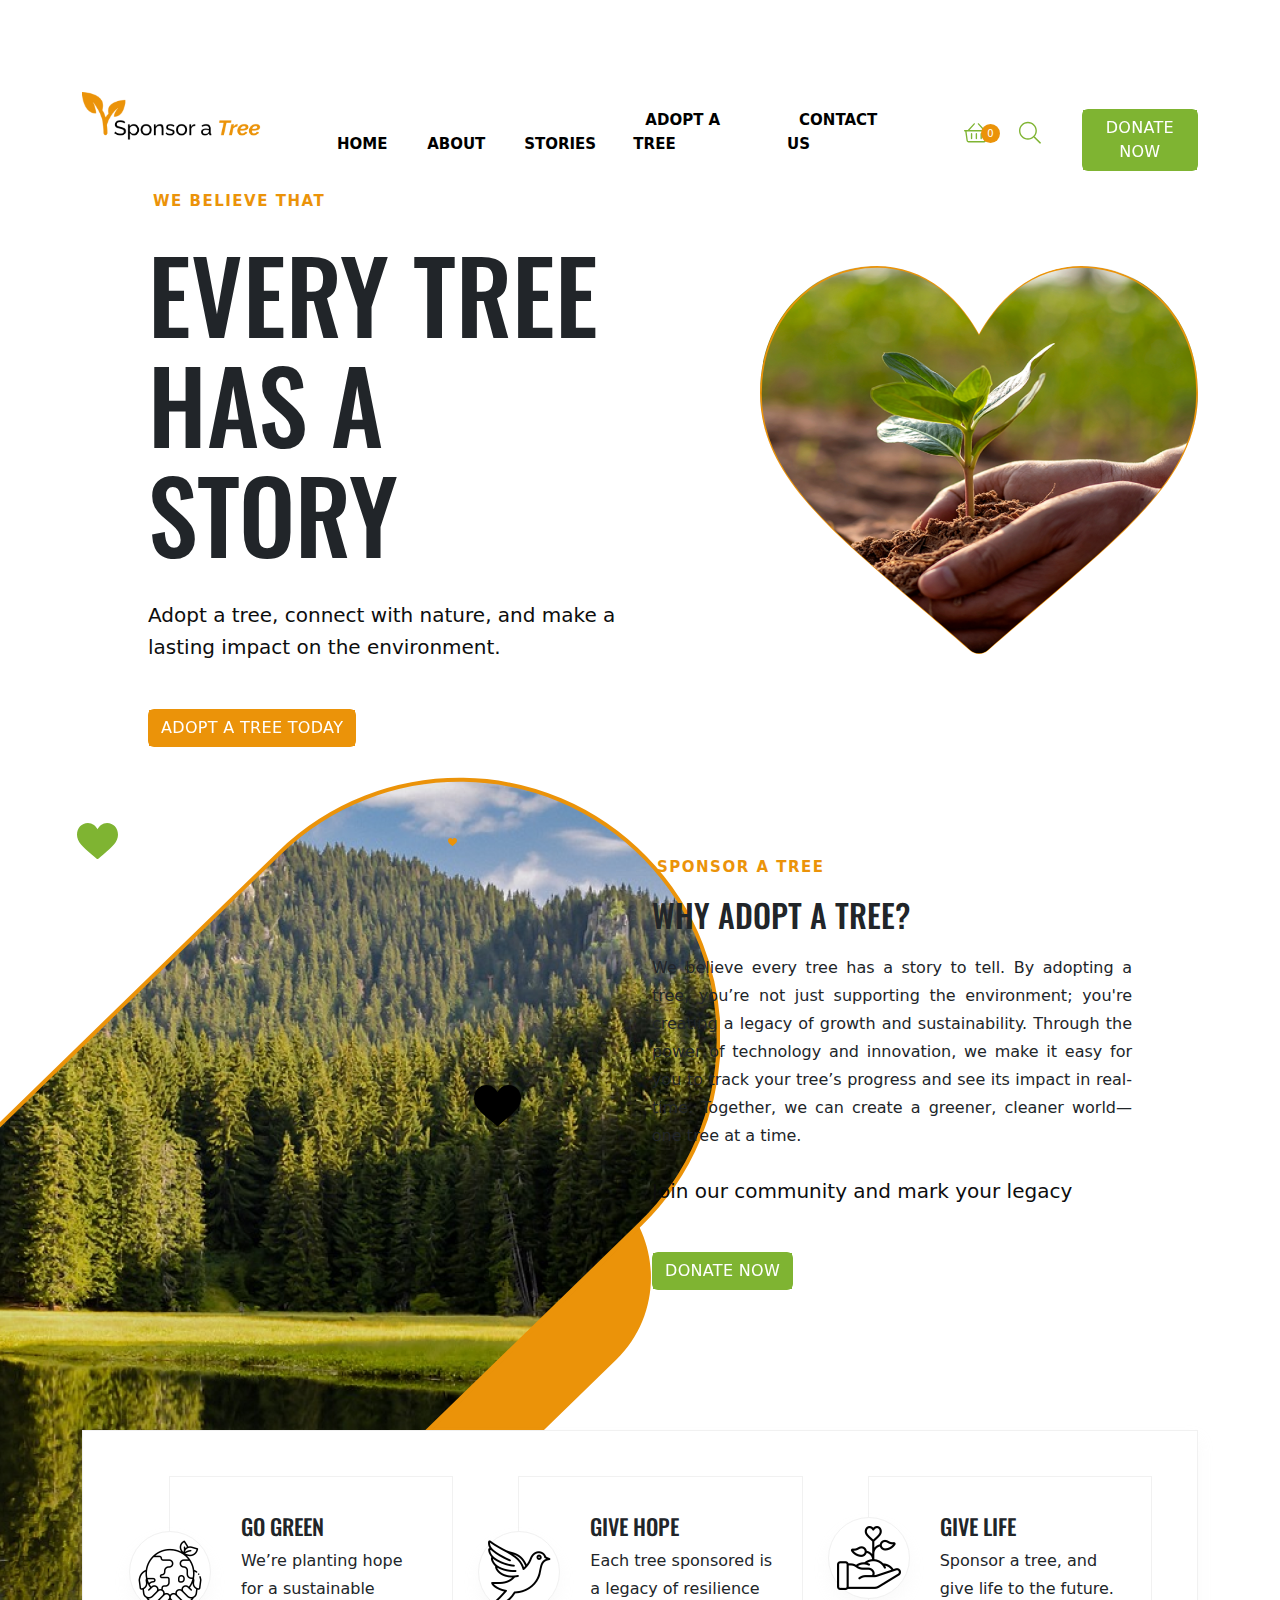
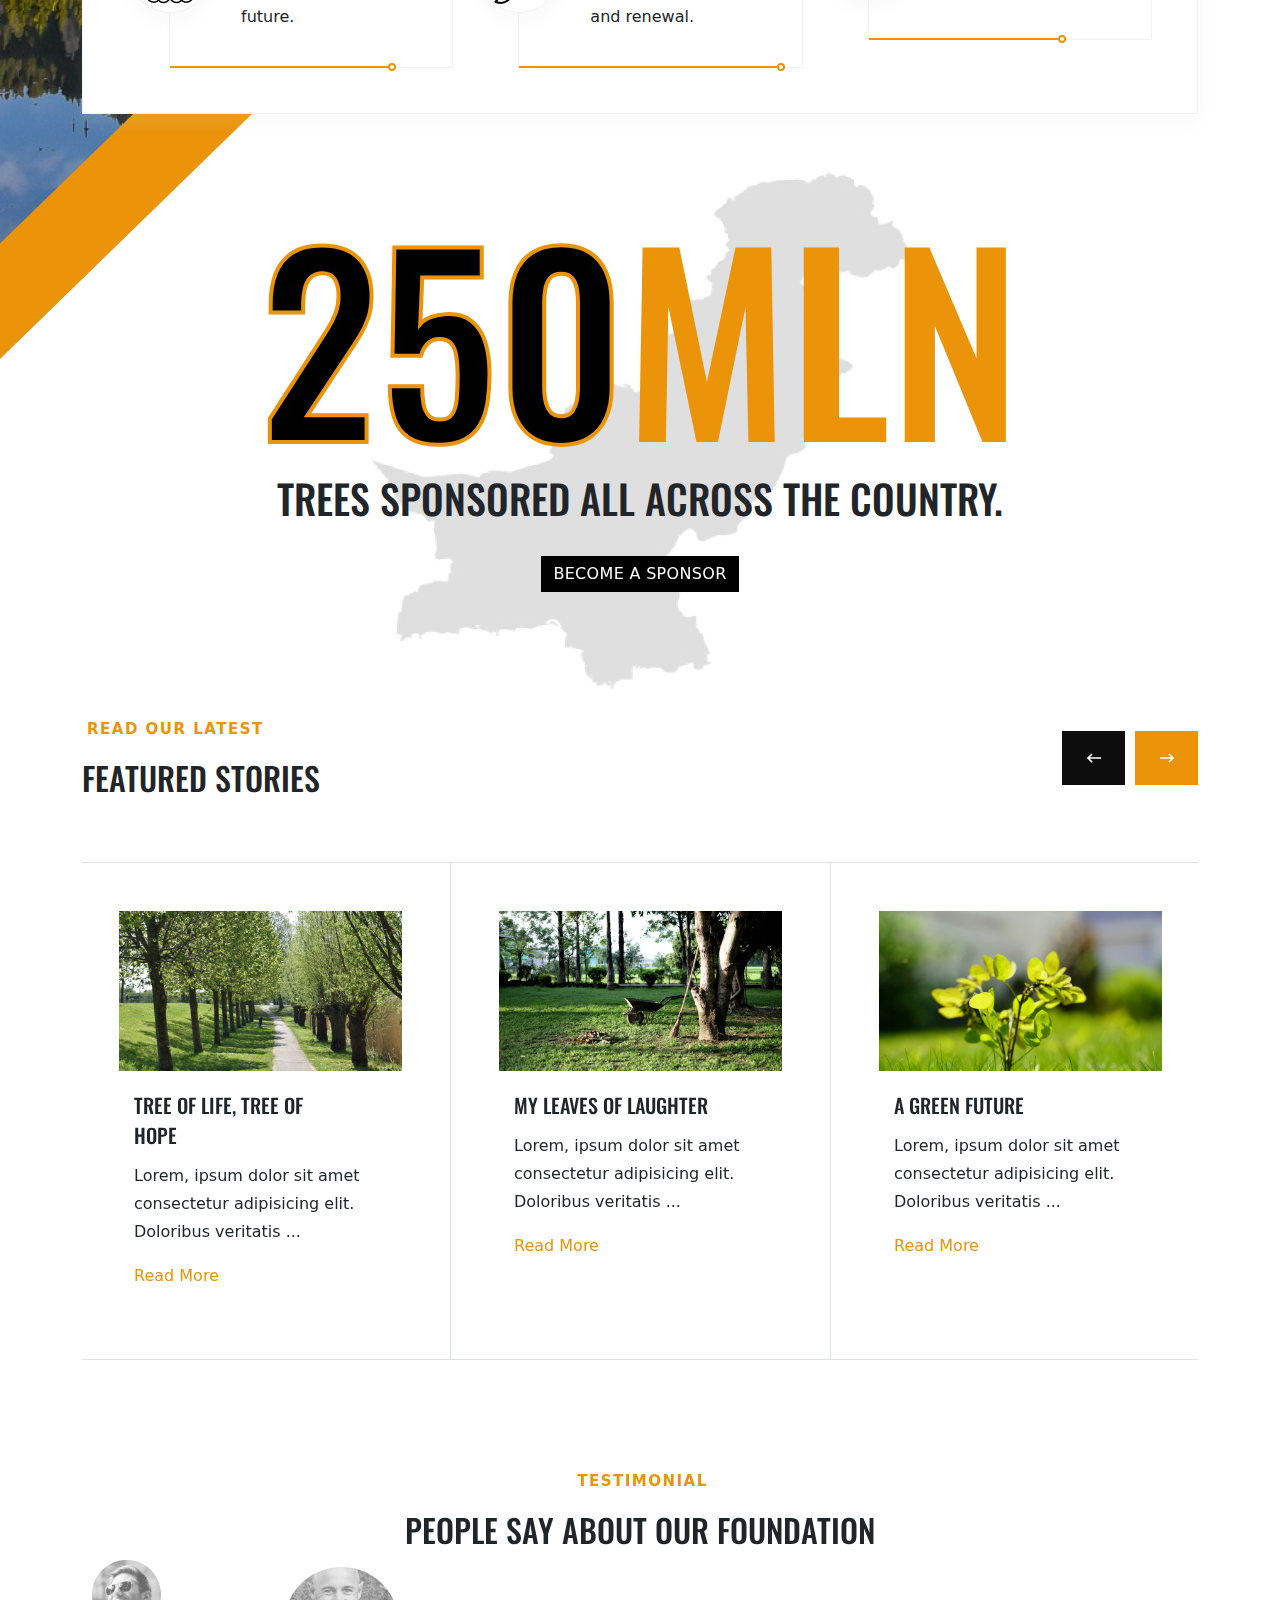
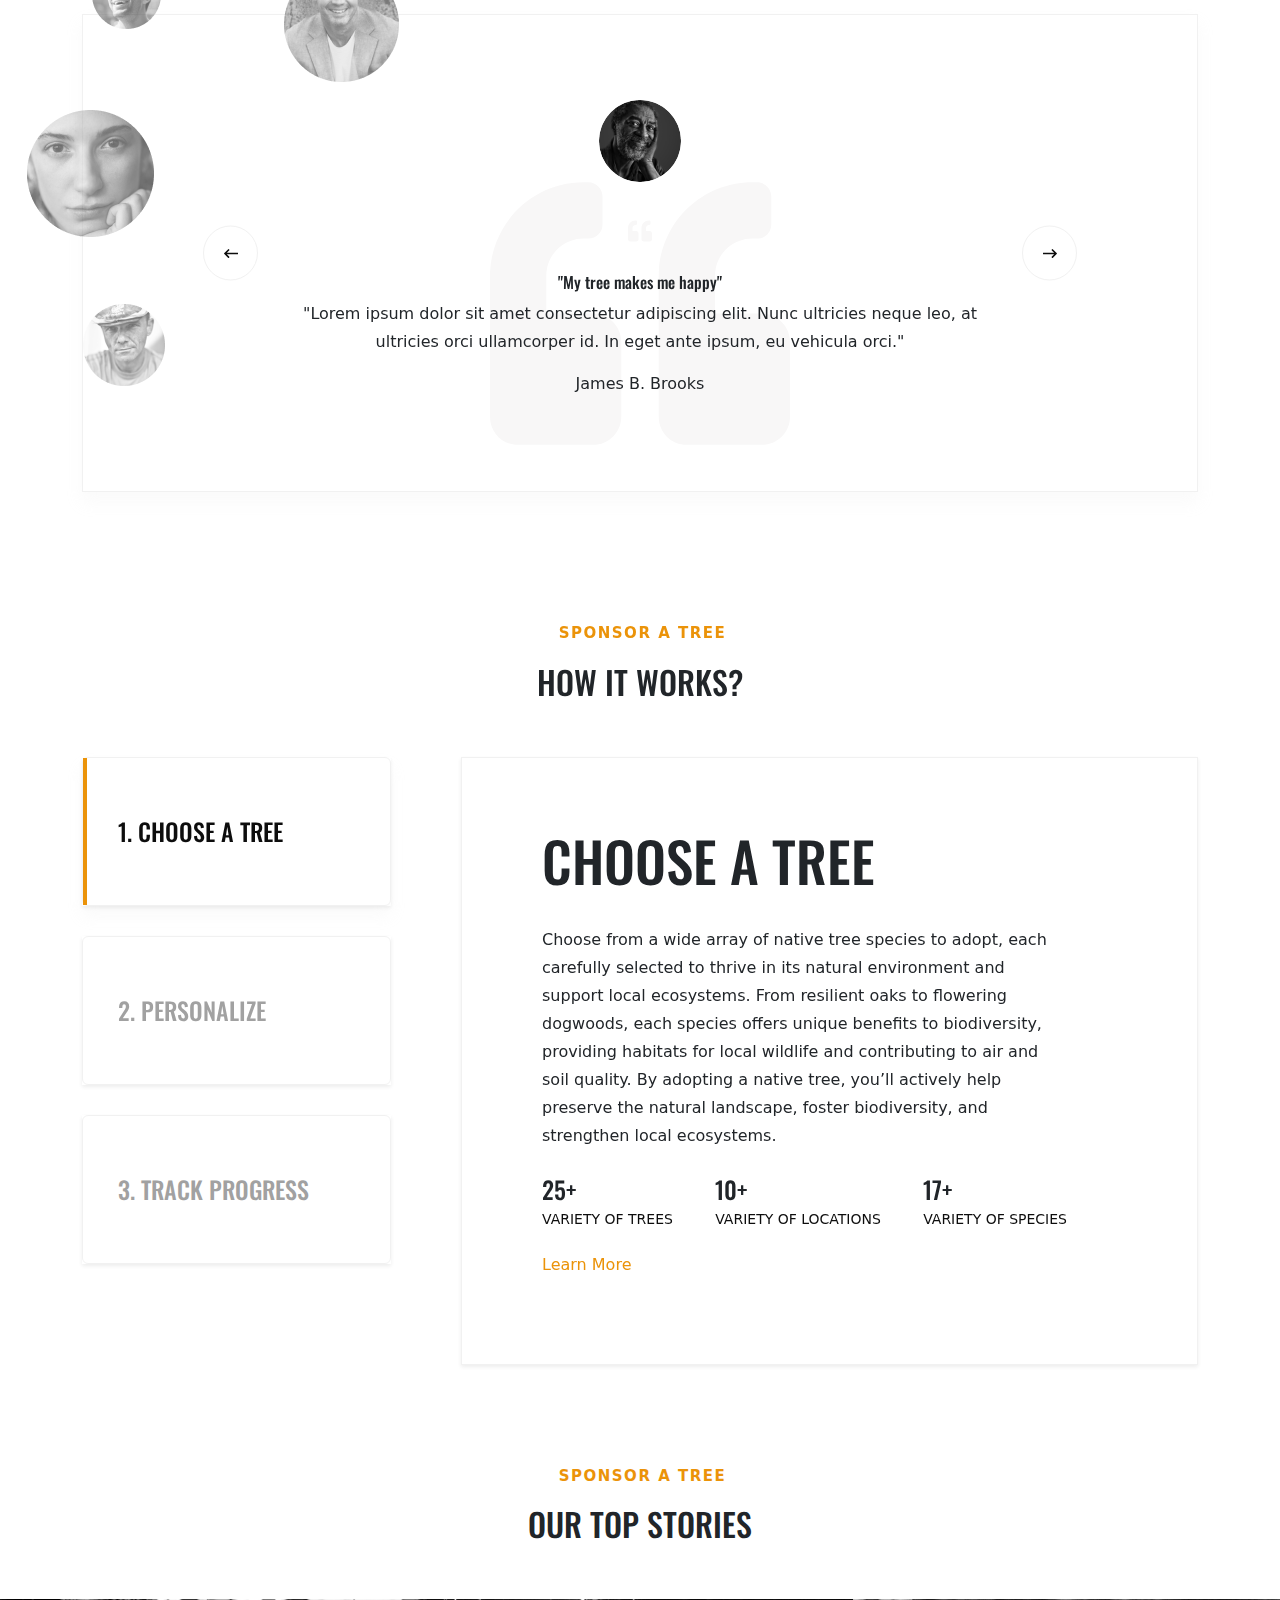
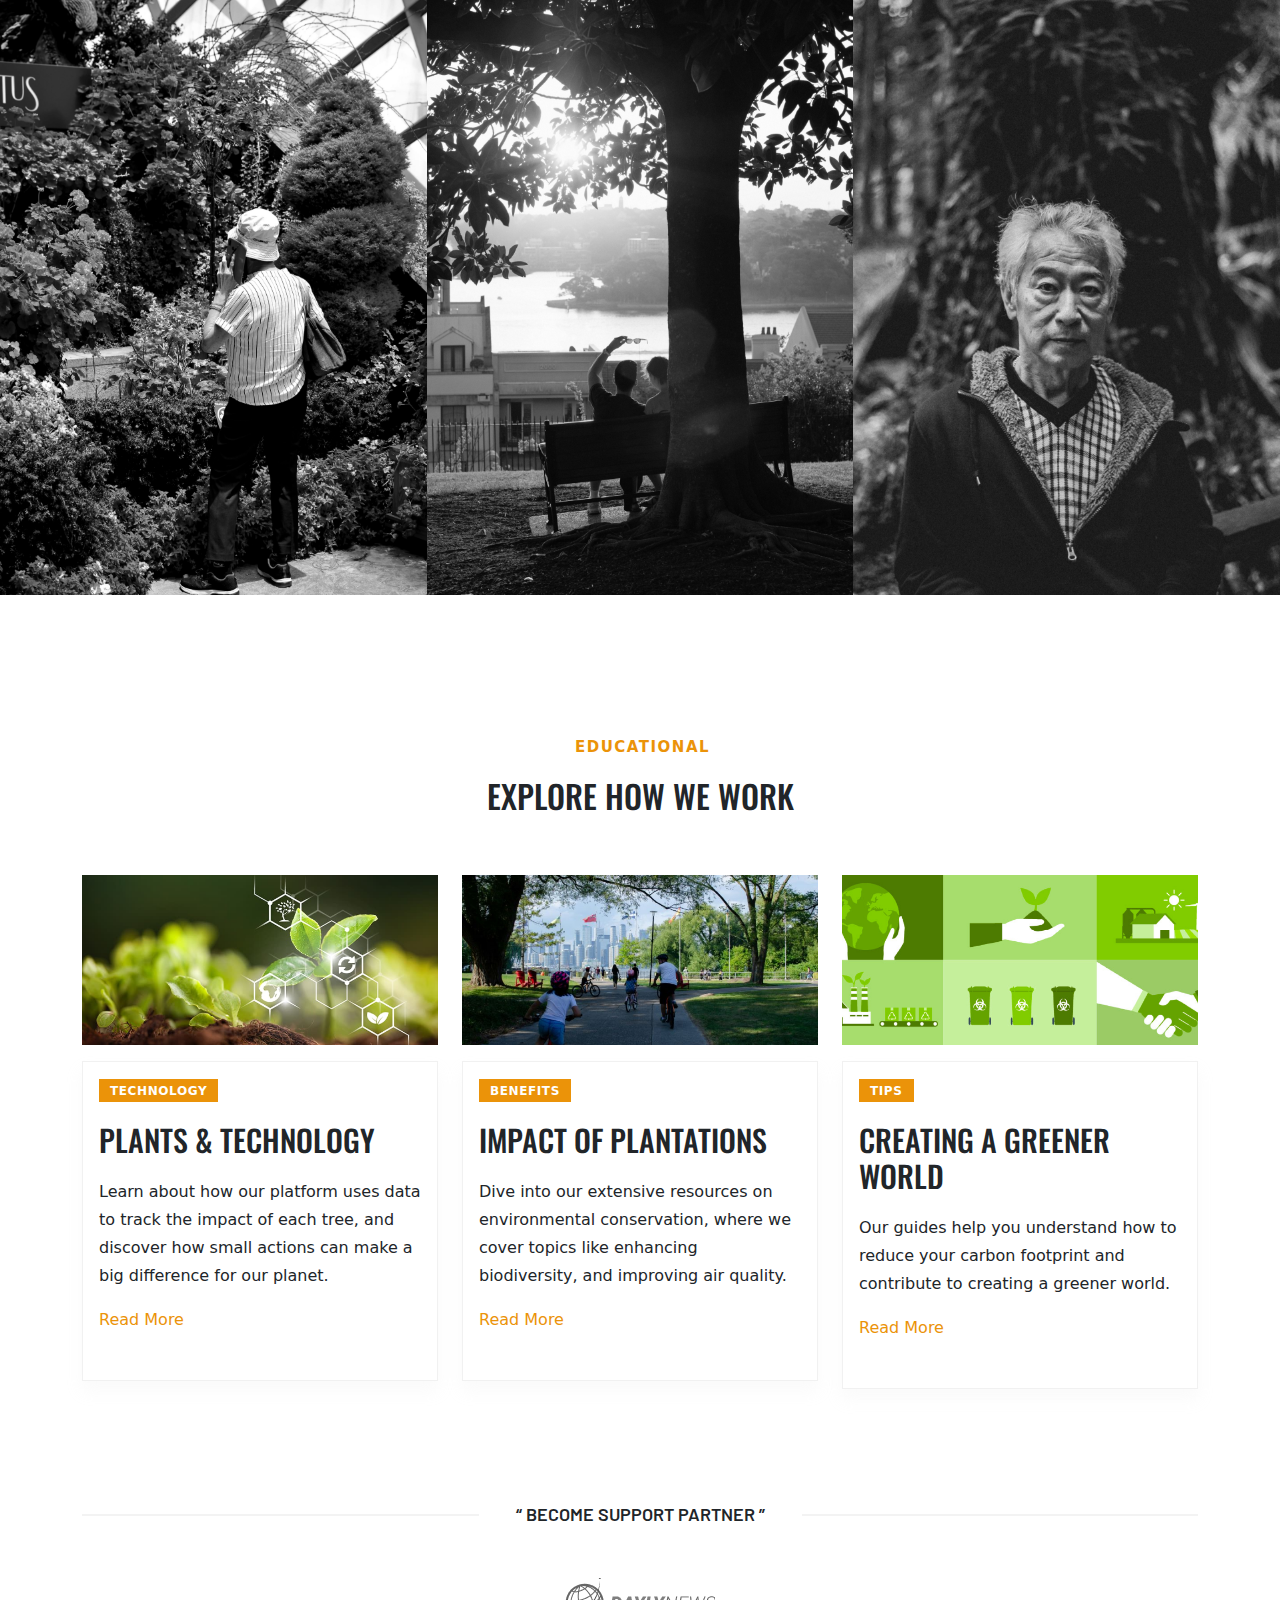
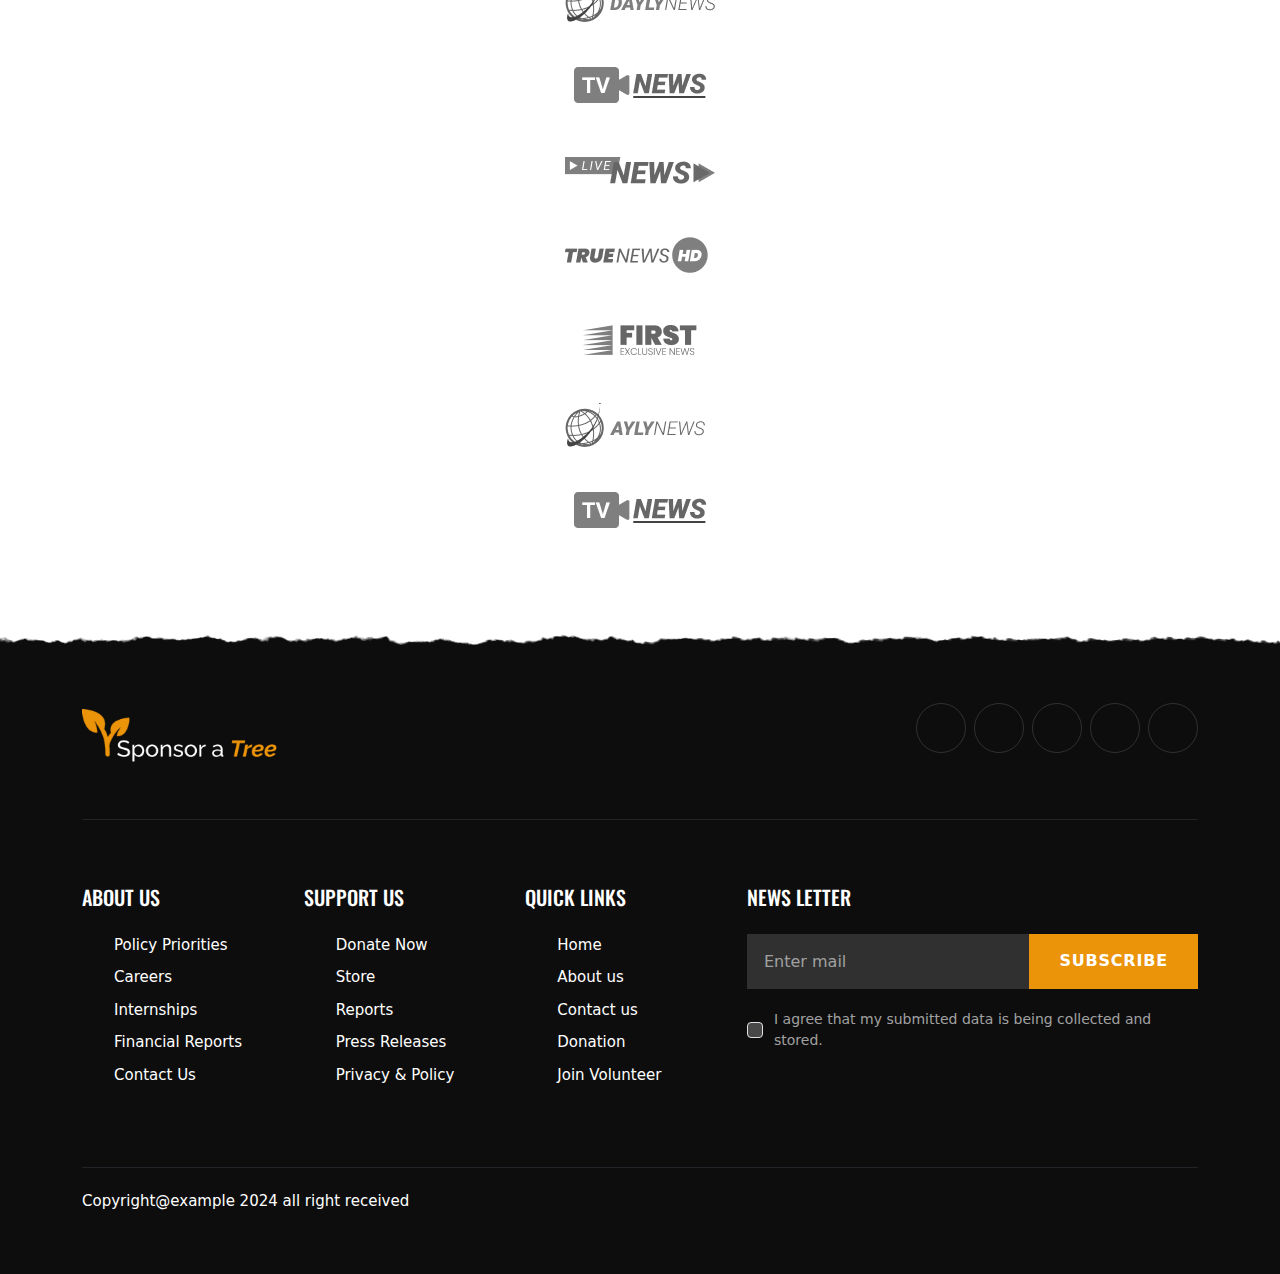
==== index.html @ 9ec4acae "initial commit" ====
<!DOCTYPE html>
<html lang="en">
<head>
    <meta charset="UTF-8">
    <meta name="viewport" content="width=device-width, initial-scale=1.0">
    <title>Sponsor a tree</title>
    <link rel="stylesheet" href="assets/css/style.css"> <!-- Link to your CSS file -->
    <link href="https://cdn.jsdelivr.net/npm/bootstrap@5.3.3/dist/css/bootstrap.min.css" rel="stylesheet" integrity="sha384-QWTKZyjpPEjISv5WaRU9OFeRpok6YctnYmDr5pNlyT2bRjXh0JMhjY6hW+ALEwIH" crossorigin="anonymous">
    <link rel="stylesheet" type="text/css" href="https://cdnjs.cloudflare.com/ajax/libs/slick-carousel/1.8.1/slick.min.css" />
    <link rel="stylesheet" type="text/css" href="https://cdnjs.cloudflare.com/ajax/libs/slick-carousel/1.8.1/slick-theme.min.css" />
    <link
  rel="stylesheet"
  href="https://unpkg.com/swiper/swiper-bundle.min.css"
/>
</head>
<body>
<!-- Header -->
<header class="header header--styleOne sticky" >
    <div id="sticky-placeholder"></div>
    <div class="container container--custom">
        <div class="row">
            <div class="col-12">
                <div class="header__wrapper">
                    <div class="header__logo">
                        <a href="/home" class="header__logo__link">
                            <img src="assets/images/logos/logo.png" alt="Gainioz" class="header__logo__image" width="200" >
                        </a>
                    </div>
                    <div class="header__menu mt-0 mt-md-5 mt-lg-5">
                        <nav class="mainMenu">
                            <ul>
                                <li><a href="/home">Home</a></li>
                                <li><a href="/about">About</a></li>
                                <li><a href="/donation-listing">Stories</a></li>
                                <li><a href="/home">Adopt a tree</a></li>
                                <li><a href="/products">Contact us</a></li>
                            </ul>
                        </nav>
                    </div>
                    <div class="header__right  mt-0 mt-md-5 mt-lg-5">
                        <div class="header__actions">
                            <ul>
                                <li>
                                    <a href="/cart">
                                        <span>0</span> <!-- Replace with actual cart length -->
                                        <svg width="25" height="20" viewBox="0 0 25 20" fill="none" xmlns="http://www.w3.org/2000/svg">
                                            <path d="M24.2344 7H20.9258L14.9102 0.382812C14.6523 0.0820312 14.2227 0.0820312 13.9648 0.339844C13.6641 0.597656 13.6641 1.02734 13.9219 1.28516L19.0781 7H5.62891L10.7852 1.28516C11.043 1.02734 11.043 0.597656 10.7422 0.339844C10.4844 0.0820312 10.0547 0.0820312 9.79688 0.382812L3.78125 7H0.515625C0.214844 7 0 7.25781 0 7.51562V7.85938C0 8.16016 0.214844 8.375 0.515625 8.375H1.20312L2.49219 17.6133C2.62109 18.6445 3.48047 19.375 4.51172 19.375H20.1953C21.2266 19.375 22.0859 18.6445 22.2148 17.6133L23.5039 8.375H24.2344C24.4922 8.375 24.75 8.16016 24.75 7.85938V7.51562C24.75 7.25781 24.4922 7 24.2344 7ZM20.8828 17.4414C20.7969 17.7852 20.5391 18 20.1953 18H4.51172C4.16797 18 3.91016 17.7852 3.82422 17.4414L2.57812 8.375H22.1289L20.8828 17.4414ZM13.0625 10.7812C13.0625 10.4375 12.7188 10.0938 12.375 10.0938C11.9883 10.0938 11.6875 10.4375 11.6875 10.7812V15.5938C11.6875 15.9805 11.9883 16.2812 12.375 16.2812C12.7188 16.2812 13.0625 15.9805 13.0625 15.5938V10.7812ZM17.875 10.7812C17.875 10.4375 17.5312 10.0938 17.1875 10.0938C16.8008 10.0938 16.5 10.4375 16.5 10.7812V15.5938C16.5 15.9805 16.8008 16.2812 17.1875 16.2812C17.5312 16.2812 17.875 15.9805 17.875 15.5938V10.7812ZM8.25 10.7812C8.25 10.4375 7.90625 10.0938 7.5625 10.0938C7.17578 10.0938 6.875 10.4375 6.875 10.7812V15.5938C6.875 15.9805 7.17578 16.2812 7.5625 16.2812C7.90625 16.2812 8.25 15.9805 8.25 15.5938V10.7812Z" fill="#7FB432" />
                                        </svg>
                                    </a>
                                </li>
                                <li>
                                    <span>
                                        <svg width="23" height="23" viewBox="0 0 23 23" fill="none" xmlns="http://www.w3.org/2000/svg">
                                            <path d="M21.8281 21.4609L16.2852 15.918C16.1992 15.832 16.0703 15.7891 15.9414 15.7891H15.4688C16.9727 14.1562 17.875 12.0508 17.875 9.6875C17.875 4.78906 13.8359 0.75 8.9375 0.75C3.99609 0.75 0 4.78906 0 9.6875C0 14.6289 3.99609 18.625 8.9375 18.625C11.2578 18.625 13.4062 17.7227 14.9961 16.2617V16.6914C14.9961 16.8633 15.0391 16.9922 15.125 17.0781L20.668 22.6211C20.8828 22.8359 21.1836 22.8359 21.3984 22.6211L21.8281 22.1914C22.043 21.9766 22.043 21.6758 21.8281 21.4609ZM8.9375 17.25C4.72656 17.25 1.375 13.8984 1.375 9.6875C1.375 5.51953 4.72656 2.125 8.9375 2.125C13.1055 2.125 16.5 5.51953 16.5 9.6875C16.5 13.8984 13.1055 17.25 8.9375 17.25Z" fill="#7FB432" />
                                        </svg>
                                    </span>
                                </li>
                            </ul>
                        </div>
                        <div class="header__button">
                            <a href="/donation-listing" class="btn btn--styleOne btn--secondary it-btn">
                                <span class="btn__text">donate now</span>
                                <i class="fa-solid fa-heart btn__icon"></i>
                                <span class="it-btn__inner">
                                    <span class="it-btn__blobs">
                                        <span class="it-btn__blob"></span>
                                        <span class="it-btn__blob"></span>
                                        <span class="it-btn__blob"></span>
                                        <span class="it-btn__blob"></span>
                                    </span>
                                </span>
                            </a>
                        </div>
                    </div>
                </div>
            </div>
        </div>
    </div>
</header>
<!-- Hero Section -->
<section class="hero hero--style1 overflow-hidden">
    <img src="assets/images/shapes/shapes1.svg" alt="Gainioz" class="hero__shape" />
    <img src="assets/images/shapes/love-shape1.svg" alt="Gainioz" class="hero__shape hero__shape--one" />
    <img src="assets/images/shapes/love-shape2.svg" alt="Gainioz" class="hero__shape hero__shape--two" />

    <div class="container container--custom">
        <div class="row align-items-center justify-content-between">
            <div class="col-xl-6 col-lg-8 mb-30">
                <div class="hero__content">
                    <div>
                        <span class="hero__title hero__title--small wow animate__fadeInUp animate__animated"
                              data-wow-duration="1200ms" data-wow-delay="200ms">
                            <i class="fa-solid fa-heart btn__icon"></i>We Believe That
                        </span>
                    </div>
                    <div>
                        <h1 class="hero__title hero__title--big wow animate__fadeInUp animate__animated"
                            data-wow-duration="1200ms" data-wow-delay="300ms">Every Tree Has a Story</h1>
                    </div>
                    <div>
                        <p class="hero__text wow animate__fadeInUp animate__animated"
                           data-wow-duration="1200ms" data-wow-delay="400ms">
                           Adopt a tree, connect with nature, and make a lasting impact on the environment. 
                        </p>
                    </div>
                    <div>
                        <a href="/donation-listing" class="btn btn--styleOne btn--primary it-btn wow animate__fadeInUp animate__animated" 
                           data-wow-duration="1200ms" data-wow-delay="500ms">
                            <span class="btn__text">Adopt a Tree Today</span>
                            <i class="fa-solid fa-heart btn__icon"></i>
                            <span class="it-btn__inner">
                                <span class="it-btn__blobs">
                                    <span class="it-btn__blob"></span>
                                    <span class="it-btn__blob"></span>
                                    <span class="it-btn__blob"></span>
                                    <span class="it-btn__blob"></span>
                                </span>
                            </span>
                            <svg class="it-btn__animation" xmlns="http://www.w3.org/2000/svg" version="1.1">
                                <defs>
                                    <filter>
                                        <feGaussianBlur in="SourceGraphic" result="blur" stdDeviation="10"></feGaussianBlur>
                                        <feColorMatrix in="blur" mode="matrix" values="1 0 0 0 0 0 1 0 0 0 0 0 1 0 0 0 0 0 21 -7" result="goo"></feColorMatrix>
                                        <feBlend in2="goo" in="SourceGraphic" result="mix"></feBlend>
                                    </filter>
                                </defs>
                            </svg>
                        </a>
                    </div>
                </div>
            </div>

            <div class="col-xl-6 mb-30">
                <div>
                    <figure class="hero__figure wow animate__zoomIn animate__animated" data-wow-duration="1200ms" data-wow-delay="600ms">
                        <img src="assets/images/shapes/tree.png" alt="Gainioz Man" class="hero__figure__thumbs" />
                        <img class="hero__figure__overlay" src="assets/images/shapes/shapes3.svg" alt="Gainioz" />
                    </figure>
                </div>
            </div>
        </div>
    </div>
</section>
<!-- About Section -->
<section class="about">
    <img class="about__shape about__shape--one" src="assets/images/shapes/love-shape3.svg" alt="Gainioz Shape" />
    <img class="about__shape about__shape--two" src="assets/images/shapes/love-shape4.svg" alt="Gainioz Shape" />
    <img class="about__shape about__shape--three" src="assets/images/shapes/love-shape5.svg" alt="Gainioz Shape" />
    <div class="aboutArea aboutArea--padding position-relative">
        <img class="mask-aboutBack wow animate__fadeInLeft animate__animated" data-wow-duration="1200ms" data-wow-delay="300ms" src="assets/images/shapes/mask-shape3.svg" alt="Gainioz Shape" />
        <div class="mask mask--about wow animate__fadeInLeft animate__animated" data-wow-duration="1200ms" data-wow-delay="200ms">
            <img src="assets/images/shapes/forest.png" alt="Gainioz Shape" class="mask__thumb" />
            <img class="mask__overlay" src="assets/images/shapes/mask-shape2.svg" alt="Gainioz Shape" />
        </div>
        <div class="container">
            <div class="row justify-content-end">
                <div class="col-lg-6 mb-30">
                    <div class="aboutContent">
                        <div class="sectionTitle mb-20">
                            <span class="sectionTitle__small">
                                <i class="fa-solid fa-heart btn__icon"></i>
                                Sponsor a tree
                            </span>
                            <h2 class="sectionTitle__big">Why Adopt a Tree?</h2>
                        </div>
                        <p class="aboutContent__text" style="text-align: justify;">
                            We believe every tree has a story to tell. By adopting a tree, you’re not just supporting the environment; you're creating a legacy of growth and sustainability. Through the power of technology and innovation, we make it easy for you to track your tree’s progress and see its impact in real-time. Together, we can create a greener, cleaner world—one tree at a time.

                        </p>
                        <span class="aboutContent__quote">Join our community and mark your legacy</span>
                        <a href="/donation-listing" class="btn btn--styleOne btn--secondary it-btn">
                            <span class="btn__text">donate now</span>
                            <i class="fa-solid fa-heart btn__icon"></i>
                            <span class="it-btn__inner">
                                <span class="it-btn__blobs">
                                    <span class="it-btn__blob"></span>
                                    <span class="it-btn__blob"></span>
                                    <span class="it-btn__blob"></span>
                                    <span class="it-btn__blob"></span>
                                </span>
                            </span>
                            <svg class="it-btn__animation" xmlns="http://www.w3.org/2000/svg" version="1.1">
                                <defs>
                                    <filter id="goo">
                                        <feGaussianBlur in="SourceGraphic" result="blur" stdDeviation="10"></feGaussianBlur>
                                        <feColorMatrix in="blur" mode="matrix" values="1 0 0 0 0 0 1 0 0 0 0 0 1 0 0 0 0 0 21 -7" result="goo"></feColorMatrix>
                                        <feBlend in2="goo" in="SourceGraphic" result="mix"></feBlend>
                                    </filter>
                                </defs>
                            </svg>
                        </a>
                    </div>
                </div>
            </div>
        </div>
    </div>
    <!-- FeaturesSection -->
    <div class="featureArea pt-70">
        <div class="featureArea__map">
            <img src="images/shapes/map.png" alt="Gainioz Map" />
        </div>
        <div class="container">
            <div class="row">
                <div class="col-12">
                    <div class="keyFeatureBox mb-30">
                        <div class="row">
                            <div class="col-lg-4 wow animate__fadeInLeft">
                                <div class="keyFeatureBlock mb-30">
                                    <div class="keyFeatureBlock__left">
                                        <span class="keyFeatureBlock__icon">
                                            <img src="assets/images/icons/eco-world.png" alt="Gainioz Feature Icon" />
                                        </span>
                                    </div>
                                    <div class="keyFeatureBlock__content">
                                        <h3 class="keyFeatureBlock__heading">
                                            <a class="keyFeatureBlock__heading__link" href="/services">Go Green</a>
                                        </h3>
                                        <p class="keyFeatureBlock__text">We’re planting hope for a sustainable future.</p>
                                    </div>
                                    <div class="keyFeatureBlock__skill skill-bar" style="width: 80%;">
                                        <span class="keyFeatureBlock__skill__bar"></span>
                                    </div>
                                </div>
                            </div>
                            <div class="col-lg-4 wow animate__fadeInLeft">
                                <div class="keyFeatureBlock mb-30">
                                    <div class="keyFeatureBlock__left">
                                        <span class="keyFeatureBlock__icon">
                                            <img src="assets/images/icons/animal.png" alt="Gainioz Feature Icon" />
                                        </span>
                                    </div>
                                    <div class="keyFeatureBlock__content">
                                        <h3 class="keyFeatureBlock__heading">
                                            <a class="keyFeatureBlock__heading__link" href="/services">Give Hope</a>
                                        </h3>
                                        <p class="keyFeatureBlock__text">Each tree sponsored is a legacy of resilience and renewal.</p>
                                    </div>
                                    <div class="keyFeatureBlock__skill skill-bar" style="width: 94%;">
                                        <span class="keyFeatureBlock__skill__bar"></span>
                                    </div>
                                </div>
                            </div>
                            <div class="col-lg-4 wow animate__fadeInLeft">
                                <div class="keyFeatureBlock mb-30">
                                    <div class="keyFeatureBlock__left">
                                        <span class="keyFeatureBlock__icon">
                                            <img src="assets/images/icons/hand.png" alt="Gainioz Feature Icon" />
                                        </span>
                                    </div>
                                    <div class="keyFeatureBlock__content">
                                        <h3 class="keyFeatureBlock__heading">
                                            <a class="keyFeatureBlock__heading__link" href="/services">Give Life</a>
                                        </h3>
                                        <p class="keyFeatureBlock__text">Sponsor a tree, and give life to the future.</p>
                                    </div>
                                    <div class="keyFeatureBlock__skill skill-bar" style="width: 70%;">
                                        <span class="keyFeatureBlock__skill__bar"></span>
                                    </div>
                                </div>
                            </div>
                        </div>
                    </div>
                </div>
            </div>
        </div>
        <div class="donnerArea pt-70 pb-95">
            <div class="container">
                <div class="row">
                    <div class="col-12">
                        <div class="donnerAreaContent text-center mb-30">
                            <h2 class="donnerAreaContent__bigTitle wow animate__fadeInUp" data-wow-duration="1200ms" data-wow-delay="200ms">
                                <span class="donnerAreaContent__bigTitle__number">250</span>
                                <span class="donnerAreaContent__bigTitle__text">mln</span>
                            </h2>
                            <h3 class="donnerAreaContent__heading text-uppercase wow animate__fadeInUp" data-wow-duration="1200ms" data-wow-delay="300ms">
                                Trees sponsored all across the country.
                            </h3>
                            <a class="btn btn--styleOne btn--black it-btn wow animate__fadeInUp" data-wow-duration="1200ms" data-wow-delay="400ms" href="/donation-listing">
                                <span class="btn__text">BECOME A SPONSOR</span>
                                <i class="fa-solid fa-heart btn__icon"></i>
                                <span class="it-btn__inner">
                                    <span class="it-btn__blobs">
                                        <span class="it-btn__blob"></span>
                                        <span class="it-btn__blob"></span>
                                        <span class="it-btn__blob"></span>
                                        <span class="it-btn__blob"></span>
                                    </span>
                                </span>
                                <svg class="it-btn__animation" xmlns="http://www.w3.org/2000/svg" version="1.1">
                                    <defs>
                                        <filter>
                                            <feGaussianBlur in="SourceGraphic" result="blur" stdDeviation="10"></feGaussianBlur>
                                            <feColorMatrix in="blur" mode="matrix" values="1 0 0 0 0 0 1 0 0 0 0 0 1 0 0 0 0 0 21 -7" result="goo"></feColorMatrix>
                                            <feBlend in2="goo" in="SourceGraphic" result="mix"></feBlend>
                                        </filter>
                                    </defs>
                                </svg>
                            </a>
                        </div>
                    </div>
                </div>
            </div>
        </div>
    </div>
</section>
<div class="featureArea__main cc-slide-wrap">
    <div class="container">
      <div class="row align-items-center">
        <div class="col-lg-6">
          <div class="sectionTitle mb-65">
            <span class="sectionTitle__small">
              <i class="fa-solid fa-heart btn__icon"></i>
              Read our latest
            </span>
            <h2 class="sectionTitle__big">Featured Stories</h2>
          </div>
        </div>
        <div class="col-lg-6">
          <div class="sliderNav sliderNav--style1 mb-65">
            <button class="sliderNav__btn btn-prev border-0" type="button" data-bs-target="#donationCarousel" data-bs-slide="prev">
              <svg width="15" height="10" viewBox="0 0 15 10" fill="none" xmlns="http://www.w3.org/2000/svg">
                <path
                  d="M5.75 9.40625L6.375 8.78125C6.5 8.625 6.5 8.40625 6.34375 8.25L3.84375 5.8125H14.625C14.8125 5.8125 15 5.65625 15 5.4375V4.5625C15 4.375 14.8125 4.1875 14.625 4.1875H3.84375L6.34375 1.78125C6.5 1.625 6.5 1.40625 6.375 1.25L5.75 0.625C5.59375 0.5 5.375 0.5 5.21875 0.625L1.09375 4.75C0.96875 4.90625 0.96875 5.125 1.09375 5.28125L5.21875 9.40625C5.375 9.53125 5.59375 9.53125 5.75 9.40625Z"
                  fill="white"
                />
              </svg>
            </button>
            <button class="sliderNav__btn btn-next border-0" type="button" data-bs-target="#donationCarousel" data-bs-slide="next">
              <svg width="14" height="10" viewBox="0 0 14 10" fill="none" xmlns="http://www.w3.org/2000/svg">
                <path
                  d="M9.21875 0.625L8.59375 1.25C8.46875 1.40625 8.46875 1.625 8.625 1.78125L11.125 4.1875H0.375C0.15625 4.1875 0 4.375 0 4.5625C0 5.65625 0.15625 5.8125 0.375 5.8125H11.125L8.625 8.25C8.46875 8.40625 8.46875 8.625 8.59375 8.78125L9.21875 9.40625C9.375 9.53125 9.59375 9.53125 9.75 9.40625L13.875 5.28125C14 5.125 14 4.90625 13.875 4.75L9.75 0.625C9.59375 0.5 9.375 0.5 9.21875 0.625Z"
                  fill="white"
                />
              </svg>
            </button>
          </div>
        </div>
      </div>
  
      <div id="donationCarousel" class="carousel slide" data-bs-ride="carousel">
        <div class="carousel-inner">
          <!-- First Slide (containing 3 donation cards) -->
          <div class="carousel-item active ">
            <div class="row">
              <div class="col-md-4 p-5 border border-end-0">
                <div class="featureBlock">
                  <figure class="featureBlock__thumb">
                    <a href="/donation-details/slug" class="featureBlock__thumb__link">
                      <img src="assets/images/featured/1.png" alt="Donation 1" />
                    </a>
                  </figure>
                  <div class="featureBlock__content">
                    <h3 class="featureBlock__heading">
                      <a href="/donation-details/slug" class="featureBlock__heading__link">Tree of Life, Tree of Hope</a>
                    </h3>
                    <p class="featureBlock__text">Lorem, ipsum dolor sit amet consectetur adipisicing elit. Doloribus veritatis ...</p>
                    <p class="featureBlock__text" ><a href="#" style="color: #EB9309 ;">Read More</a></p>
                  </div>
                </div>
              </div>
              <div class="col-md-4 p-5 border border-end-0">
                <div class="featureBlock">
                  <figure class="featureBlock__thumb">
                    <a href="/donation-details/slug" class="featureBlock__thumb__link">
                        <img src="assets/images/featured/2.png" alt="Donation 1" />
                    </a>
                  </figure>
                  <div class="featureBlock__content">
                    <h3 class="featureBlock__heading">
                      <a href="/donation-details/slug" class="featureBlock__heading__link">My Leaves of Laughter</a>
                    </h3>
                    <p class="featureBlock__text">Lorem, ipsum dolor sit amet consectetur adipisicing elit. Doloribus veritatis ...</p>
                    <p class="featureBlock__text" ><a href="#" style="color: #EB9309 ;">Read More</a></p>
                  </div>
                </div>
              </div>
              <div class="col-md-4 p-5 border border-end-0">
                <div class="featureBlock">
                  <figure class="featureBlock__thumb">
                    <a href="/donation-details/slug" class="featureBlock__thumb__link">
                        <img src="assets/images/featured/3.png" alt="Donation 1" />
                    </a>
                  </figure>
                  <div class="featureBlock__content">
                    <h3 class="featureBlock__heading">
                      <a href="/donation-details/slug" class="featureBlock__heading__link">A Green Future</a>
                    </h3>
                    <p class="featureBlock__text">Lorem, ipsum dolor sit amet consectetur adipisicing elit. Doloribus veritatis ...</p>
                    <p class="featureBlock__text" ><a href="#" style="color: #EB9309 ;">Read More</a></p>
                  </div>
                </div>
              </div>
            </div>
          </div>
  
          <!-- Second Slide (containing 3 donation cards) -->
          <div class="carousel-item">
            <div class="row">
              <div class="col-md-4 p-5 border border-end-0">
                <div class="featureBlock">
                  <figure class="featureBlock__thumb">
                    <a href="/donation-details/slug" class="featureBlock__thumb__link">
                        <img src="assets/images/featured/1.png" alt="Donation 1" />
                    </a>
                  </figure>
                  <div class="featureBlock__content">
                    <h3 class="featureBlock__heading">
                      <a href="/donation-details/slug" class="featureBlock__heading__link">Remembering Our Daughter</a>
                    </h3>
                    <p class="featureBlock__text">Lorem, ipsum dolor sit amet consectetur adipisicing elit. Doloribus veritatis ...</p>
                    <p class="featureBlock__text" ><a href="#" style="color: #EB9309 ;">Read More</a></p>
                  </div>
                </div>
              </div>
              <div class="col-md-4 p-5 border border-end-0">
                <div class="featureBlock">
                  <figure class="featureBlock__thumb">
                    <a href="/donation-details/slug" class="featureBlock__thumb__link">
                        <img src="assets/images/featured/2.png" alt="Donation 1" />
                    </a>
                  </figure>
                  <div class="featureBlock__content">
                    <h3 class="featureBlock__heading">
                      <a href="/donation-details/slug" class="featureBlock__heading__link">The Fruits of Joy</a>
                    </h3>
                    <p class="featureBlock__text">Lorem, ipsum dolor sit amet consectetur adipisicing elit. Doloribus veritatis ...</p>
                    <p class="featureBlock__text" ><a href="#" style="color: #EB9309 ;">Read More</a></p>
                  </div>
                </div>
              </div>
              <div class="col-md-4 p-5 border border-end-0">
                <div class="featureBlock">
                  <figure class="featureBlock__thumb">
                    <a href="/donation-details/slug" class="featureBlock__thumb__link">
                        <img src="assets/images/featured/3.png" alt="Donation 1" />
                    </a>
                  </figure>
                  <div class="featureBlock__content">
                    <h3 class="featureBlock__heading">
                      <a href="/donation-details/slug" class="featureBlock__heading__link">My Garden of Eden</a>
                    </h3>
                    <p class="featureBlock__text">Lorem, ipsum dolor sit amet consectetur adipisicing elit. Doloribus veritatis ...</p>
                    <p class="featureBlock__text" ><a href="#" style="color: #EB9309 ;">Read More</a></p>
                  </div>
                </div>
              </div>
            </div>
          </div>
        </div>
      </div>
    </div>
  </div>
  
<!-- Testimonials Section -->
<section class="review pt-110 pb-100 position-relative overflow-hidden cc-slide-wrap3">
    <img src="assets/images/shapes/shape2.svg" alt="Gainioz Shape" class="review__shape review__shape--two" />
    <div class="mask mask--review position-absolute">
        <img src="assets/images/auth/man.jpg" alt="Gainioz Shape" class="mask__thumb" />
        <img class="mask__overlay" src="assets/images/shapes/shape3.svg" alt="Gainioz Shape" />
    </div>
    <div class="container">
        <div class="row">
            <div class="col-lg-6 col-md-8 mx-auto">
                <div class="sectionTitle text-center mb-65">
                    <span class="sectionTitle__small justify-content-center">
                        <i class="fa-solid fa-heart btn__icon"></i>
                        Testimonial
                    </span>
                    <h2 class="sectionTitle__big">People Say about our foundation</h2>
                </div>
            </div>
        </div>
        <div class="row">
            <div class="col-12">
                <div class="review__box mb-30">
                    <div class="sliderNav sliderNav--style2">
                        <span class="sliderNav__btn btn-prev" tabIndex="0" role="button" id="prevBtn">
                            <svg width="15" height="10" viewBox="0 0 15 10" fill="none" xmlns="http://www.w3.org/2000/svg">
                                <path
                                    d="M5.75 9.40625L6.375 8.78125C6.5 8.625 6.5 8.40625 6.34375 8.25L3.84375 5.8125H14.625C14.8125 5.8125 15 5.65625 15 5.4375V4.5625C15 4.375 14.8125 4.1875 14.625 4.1875H3.84375L6.34375 1.78125C6.5 1.625 6.5 1.40625 6.375 1.25L5.75 0.625C5.59375 0.5 5.375 0.5 5.21875 0.625L1.09375 4.75C0.96875 4.90625 0.96875 5.125 1.09375 5.28125L5.21875 9.40625C5.375 9.53125 5.59375 9.53125 5.75 9.40625Z"
                                    fill="currentColor"></path>
                            </svg>
                        </span>
                        <span class="sliderNav__btn btn-next" tabIndex="0" role="button" id="nextBtn">
                            <svg width="14" height="10" viewBox="0 0 14 10" fill="none" xmlns="http://www.w3.org/2000/svg">
                                <path
                                    d="M9.21875 0.625L8.59375 1.25C8.46875 1.40625 8.46875 1.625 8.625 1.78125L11.125 4.1875H0.375C0.15625 4.1875 0 4.375 0 4.5625V5.4375C0 5.65625 0.15625 5.8125 0.375 5.8125H11.125L8.625 8.25C8.46875 8.40625 8.46875 8.625 8.59375 8.78125L9.21875 9.40625C9.375 9.53125 9.59375 9.53125 9.75 9.40625L13.875 5.28125C14 5.125 14 4.90625 13.875 4.75L9.75 0.625C9.59375 0.5 9.375 0.5 9.21875 0.625Z"
                                    fill="currentColor"></path>
                            </svg>
                        </span>
                    </div>
                    <ul class="review__box__images">
                        <li><img src="assets/images/auth/man3.png" alt="Gainioz Reviewer" /></li>
                        <li><img src="assets/images/auth/woman.png" alt="Gainioz Reviewer" /></li>
                        <li><img src="assets/images/auth/man2.png" alt="Gainioz Reviewer" /></li>
                        <li><img src="assets/images/auth/man1.png" alt="Gainioz Reviewer" /></li>
                    </ul>
                    <div class="reviewblock text-center">
                        <span class="reviewblock__quoteIcon__two">
                            <svg width="300" height="263" viewBox="0 0 300 263" fill="none" xmlns="http://www.w3.org/2000/svg">
                                <path
                                    d="M271.875 131.5H225V94C225 73.4922 241.406 56.5 262.5 56.5H267.188C274.805 56.5 281.25 50.6406 281.25 42.4375V14.3125C281.25 6.69531 274.805 0.25 267.188 0.25H262.5C210.352 0.25 168.75 42.4375 168.75 94V234.625C168.75 250.445 181.055 262.75 196.875 262.75H271.875C287.109 262.75 300 250.445 300 234.625V159.625C300 144.391 287.109 131.5 271.875 131.5ZM103.125 131.5H56.25V94C56.25 73.4922 72.6562 56.5 93.75 56.5H98.4375C106.055 56.5 112.5 50.6406 112.5 42.4375V14.3125C112.5 6.69531 106.055 0.25 98.4375 0.25H93.75C41.6016 0.25 0 42.4375 0 94V234.625C0 250.445 12.3047 262.75 28.125 262.75H103.125C118.359 262.75 131.25 250.445 131.25 234.625V159.625C131.25 144.391 118.359 131.5 103.125 131.5Z"
                                    fill="#F8F7F7" />
                            </svg>
                        </span>
                        <div class="testi-slider-active1 swiper" id="testi-slider-active1">
                            <div class="swiper-container">
                                <div class="swiper-wrapper">
                                    <div class="swiper-slide">
                                        <div class="reviewblock__content">
                                            <img class="reviewblock__author__image" src="assets/images/auth/profile.png" alt="Gainioz Reviewer" />
                                            <span class="reviewblock__quoteIcon__one">
                                                <svg width="24" height="22" viewBox="0 0 24 22" fill="none" xmlns="http://www.w3.org/2000/svg">
                                                    <path
                                                        d="M21.75 10.9951H18V7.99512C18 6.35449 19.3125 4.99512 21 4.99512H21.375C21.9844 4.99512 22.5 4.52637 22.5 3.87012V1.62012C22.5 1.01074 21.9844 0.495117 21.375 0.495117H21C16.8281 0.495117 13.5 3.87012 13.5 7.99512V19.2451C13.5 20.5107 14.4844 21.4951 15.75 21.4951H21.75C22.9688 21.4951 24 20.5107 24 19.2451V13.2451C24 12.0264 22.9688 10.9951 21.75 10.9951ZM8.25 10.9951H4.5V7.99512C4.5 6.35449 5.8125 4.99512 7.5 4.99512H7.875C8.48438 4.99512 9 4.52637 9 3.87012V1.62012C9 1.01074 8.48438 0.495117 7.875 0.495117H7.5C3.32812 0.495117 0 3.87012 0 7.99512V19.2451C0 20.5107 0.984375 21.4951 2.25 21.4951H8.25C9.46875 21.4951 10.5 20.5107 10.5 19.2451V13.2451C10.5 12.0264 9.46875 10.9951 8.25 10.9951Z"
                                                        fill="#F8F7F7" />
                                                </svg>
                                            </span>
                                            <h6 class="reviewblock__title">"My tree makes me happy"</h6>
                                            <p class="reviewblock__desc">"Lorem ipsum dolor sit amet consectetur adipiscing elit. Nunc ultricies neque leo, at ultricies orci ullamcorper id. In eget ante ipsum, eu vehicula orci."</p>
                                            <span class="reviewblock__author">James B. Brooks</span>
                                        </div>
                                    </div>
                                    
                                    <!-- Add more slides as needed -->
                                    <div class="swiper-slide">
                                        <div class="reviewblock__content">
                                            <img class="reviewblock__author__image" src="assets/images/auth/reviewAuth1.png" alt="Gainioz Reviewer" />
                                            <span class="reviewblock__quoteIcon__one">
                                                <svg width="24" height="22" viewBox="0 0 24 22" fill="none" xmlns="http://www.w3.org/2000/svg">
                                                    <path
                                                        d="M21.75 10.9951H18V7.99512C18 6.35449 19.3125 4.99512 21 4.99512H21.375C21.9844 4.99512 22.5 4.52637 22.5 3.87012V1.62012C22.5 1.01074 21.9844 0.495117 21.375 0.495117H21C16.8281 0.495117 13.5 3.87012 13.5 7.99512V19.2451C13.5 20.5107 14.4844 21.4951 15.75 21.4951H21.75C22.9688 21.4951 24 20.5107 24 19.2451V13.2451C24 12.0264 22.9688 10.9951 21.75 10.9951ZM8.25 10.9951H4.5V7.99512C4.5 6.35449 5.8125 4.99512 7.5 4.99512H7.875C8.48438 4.99512 9 4.52637 9 3.87012V1.62012C9 1.01074 8.48438 0.495117 7.875 0.495117H7.5C3.32812 0.495117 0 3.87012 0 7.99512V19.2451C0 20.5107 0.984375 21.4951 2.25 21.4951H8.25C9.46875 21.4951 10.5 20.5107 10.5 19.2451V13.2451C10.5 12.0264 9.46875 10.9951 8.25 10.9951Z"
                                                        fill="#F8F7F7" />
                                                </svg>
                                            </span>
                                            <h6 class="reviewblock__title">"Best Service you ever got"</h6>
                                            <p class="reviewblock__desc">"Lorem ipsum dolor sit amet consectetur adipiscing elit. Nunc ultricies neque leo, at ultricies orci ullamcorper id. In eget ante ipsum, eu vehicula orci."</p>
                                            <span class="reviewblock__author">James B. Brooks</span>
                                        </div>
                                    </div>
                                </div>
                            </div>
                        </div>
                    </div>
                </div>
            </div>
        </div>
    </div>
</section>
<!-- How it works section -->
<section class="mission  pb-100 position-relative overflow-hidden cc-slide-wrap3">
<div class="mvv ">
    <div class="container">
        <div class="row">
            <span class="sectionTitle__small justify-content-center">
                <i class="fa-solid fa-heart btn__icon"></i>
                Sponsor a tree
            </span>
            <h2 class="sectionTitle__big text-center pb-5">How it works?</h2>
            <div class="col-12">
                <div class="mvvTabs ">
                    <div class="mvvTabs__wrapper d-flex align-items-start">
                        <div class="nav nav-pills mb-30" id="v-pills-tab" role="tablist" aria-orientation="vertical">
                            <ul class="nav justify-content-center" id="navTabs">
                                <li class="nav-item shadow-sm">
                                    <a class="nav-link active" id="tab-1" data-toggle="pill" href="#content-1">1.	Choose a Tree</a>
                                </li>
                                <li class="nav-item shadow-sm">
                                    <a class="nav-link" id="tab-2" data-toggle="pill" href="#content-2">2.	Personalize</a>
                                </li>
                                <li class="nav-item shadow-sm">
                                    <a class="nav-link" id="tab-3" data-toggle="pill" href="#content-3">3.	Track Progress</a>
                                </li>
                            </ul>
                        </div>
                        <div class="tab-content shadow-sm" id="v-pills-tabContent">
                            <div class="tab-pane fade show active mvvTabs__content" id="content-1">
                                <h2 class="mvvTabs__heading">Choose a tree</h2>
                                <p class="mvvTabs__text mb-25">Choose from a wide array of native tree species to adopt, each carefully selected to thrive in its natural environment and support local ecosystems. From resilient oaks to flowering dogwoods, each species offers unique benefits to biodiversity, providing habitats for local wildlife and contributing to air and soil quality. By adopting a native tree, you’ll actively help preserve the natural landscape, foster biodiversity, and strengthen local ecosystems.</p>
                                <div class="mvvTabs__skills">
                                    <div class="mvvTabs__skills__block mb-20">
                                        <h4 class="mvvTabs__skills__counter">25+</h4>
                                        <span class="mvvTabs__skills__title color-title">Variety of trees</span>
                                    </div>
                                    <div class="mvvTabs__skills__block mb-20">
                                        <h4 class="mvvTabs__skills__counter">10+</h4>
                                        <span class="mvvTabs__skills__title color-title">Variety of locations</span>
                                    </div>
                                    <div class="mvvTabs__skills__block mb-20">
                                        <h4 class="mvvTabs__skills__counter">17+</h4>
                                        <span class="mvvTabs__skills__title color-title">Variety of species</span>
                                    </div>
                                </div>
                                <p class="featureBlock__text" ><a href="#" style="color: #EB9309 ;">Learn More</a></p>
                            </div>
                            <div class="tab-pane fade mvvTabs__content" id="content-2">
                                <h2 class="mvvTabs__heading">Personalize</h2>
                                <p class="mvvTabs__text mb-25">Each tree comes with a handcrafted wooden nameplate, adding a personal touch and creating a unique bond between you and your adopted tree. This nameplate not only marks your tree as a cherished part of your journey but also stands as a symbol of your commitment to nurturing nature. With each update on your tree's growth, this special memento connects you to the story you’re growing together.</p>
                                <div class="mvvTabs__skills">
                                    <div class="mvvTabs__skills__block mb-20">
                                        <h4 class="mvvTabs__skills__counter">100+</h4>
                                        <span class="mvvTabs__skills__title color-title">Templates</span>
                                    </div>
                                    <div class="mvvTabs__skills__block mb-20">
                                        <h4 class="mvvTabs__skills__counter">50+</h4>
                                        <span class="mvvTabs__skills__title color-title">Styles & props</span>
                                    </div>
                                    <div class="mvvTabs__skills__block mb-20">
                                        <h4 class="mvvTabs__skills__counter">25+</h4>
                                        <span class="mvvTabs__skills__title color-title">Designs</span>
                                    </div>
                                </div>
                                <p class="featureBlock__text" ><a href="#" style="color: #EB9309 ;">Learn More</a></p>
                            </div>
                            <div class="tab-pane fade mvvTabs__content" id="content-3">
                                <h2 class="mvvTabs__heading">Track Progress</h2>
                                <p class="mvvTabs__text mb-25">Stay connected to your tree's journey through our interactive online platform, where you’ll receive regular updates, photos, and growth reports. Using GPS coordinates and real-time data, we bring your tree's progress to life, letting you witness its growth and development from anywhere. Whether it’s new leaves, seasonal changes, or the simple beauty of a growing tree, each update brings you closer to the impact your sponsorship is making on the environment.</p>
                                <div class="mvvTabs__skills">
                                    <div class="mvvTabs__skills__block mb-20">
                                        <h4 class="mvvTabs__skills__counter">24/7</h4>
                                        <span class="mvvTabs__skills__title color-title">Regular updates</span>
                                    </div>
                                    <div class="mvvTabs__skills__block mb-20">
                                        <h4 class="mvvTabs__skills__counter">10+</h4>
                                        <span class="mvvTabs__skills__title color-title">Locations</span>
                                    </div>
                                    <div class="mvvTabs__skills__block mb-20">
                                        <h4 class="mvvTabs__skills__counter">300+</h4>
                                        <span class="mvvTabs__skills__title color-title">Connected users</span>
                                    </div>
                                </div>
                                <p class="featureBlock__text" ><a href="#" style="color: #EB9309 ;">Learn More</a></p>                            </div>
                        </div>
                    </div>
                </div>
            </div>
        </div>
    </div>
</div>
</section>
<!-- Top stories section -->
<section class="portfolio">
    <div class="container-fluid p-0 overflow-hidden">
        <div class="row g-0">
            <span class="sectionTitle__small justify-content-center">
                <i class="fa-solid fa-heart btn__icon"></i>
                Sponsor a tree
            </span>
            <h2 class="sectionTitle__big text-center pb-5">Our Top Stories</h2>
            <div class="col-lg-4 col-md-6">
                <div class="portfolioBlock position-relative">
                    <figure class="portfolioBlock__figure">
                        <img class="portfolioBlock__figure__thumb" src="assets/images/portfolio/story1.jpg" alt="Gainioz Portfolio" />
                        <div class="portfolioBlock__figure__shape">
                            <img src="assets/images/shapes/portfolio-shape.png" alt="Gainioz" />
                        </div>
                    </figure>
                    <div class="portfolioBlock__content">
                        <h2 class="portfolioBlock__heading text-uppercase">
                             <div class="image">
                                <img src="assets/images/portfolio/QR.png" width="80">
                            </div>
                            <a href="/story-details/slug" onclick="window.scrollTo(10, 0);">Story Title - James</a>
                        </h2>
                        <a href="/story-details/slug" onclick="window.scrollTo(10, 0);" class="portfolioBlock__hashLink">
                            <span># Read More</span>
                        </a>
                    </div>
                </div>
            </div>
            <!-- Portfolio Block 2 -->
            <div class="col-lg-4 col-md-6">
                <div class="portfolioBlock position-relative">
                    <figure class="portfolioBlock__figure">
                        <img class="portfolioBlock__figure__thumb" src="assets/images/portfolio/story2.jpg" alt="Gainioz Portfolio" />
                        <div class="portfolioBlock__figure__shape">
                            <img src="assets/images/shapes/portfolio-shape.png" alt="Gainioz" />
                        </div>
                    </figure>
                    <div class="portfolioBlock__content">
                        <div class="image">
                            <img src="assets/images/portfolio/QR.png" width="80">
                        </div>
                        <h2 class="portfolioBlock__heading text-uppercase">
                            <a href="/story-details/slug" onclick="window.scrollTo(10, 0);">Story Title - Elliot</a>
                        </h2>
                        <a href="/story-details/slug" onclick="window.scrollTo(10, 0);" class="portfolioBlock__hashLink">
                            <span># Read More</span>
                        </a>
                    </div>
                </div>
            </div>
            <!-- Portfolio Block 3 -->
            <div class="col-lg-4 col-md-6">
                <div class="portfolioBlock position-relative">
                    <figure class="portfolioBlock__figure">
                        <img class="portfolioBlock__figure__thumb" src="assets/images/portfolio/story3.png" alt="Gainioz Portfolio" />
                        <div class="portfolioBlock__figure__shape">
                            <img src="assets/images/shapes/portfolio-shape.png" alt="Gainioz" />
                        </div>
                    </figure>
                    <div class="portfolioBlock__content">
                        <h2 class="portfolioBlock__heading text-uppercase">
                            <div class="image">
                                <img src="assets/images/portfolio/QR.png" width="80">
                            </div>
                            <a href="/story-details/slug" onclick="window.scrollTo(10, 0);">Story Title - John</a>
                        </h2>
                        <a href="/story-details/slug" onclick="window.scrollTo(10, 0);" class="portfolioBlock__hashLink">
                            <span># Read More</span>
                        </a>
                    </div>
                </div>
            </div>
        </div>
    </div>
</section>

<!-- Educational Section -->
<section class="blog pt-125 pb-55">
    <div class="container">
        <div class="row">
            <div class="col-lg-6 mx-auto">
                <div class="sectionTitle text-center mb-60">
                    <span class="sectionTitle__small justify-content-center">
                        <i class="fa-solid fa-heart btn__icon"></i>
                        Educational
                    </span>
                    <h2 class="sectionTitle__big">Explore how we work</h2>
                </div>
            </div>
        </div>
        <div class="row">
            <!-- Blog Block 1 -->
            <div class="col">
                <div class="blogBlock some-style-class mb-60">
                    <figure class="blogBlock__figure">
                        <a href="/blog-details/slug" class="blogBlock__figure__link" onclick="window.scrollTo(10, 0);">
                            <img src="assets/images/blog/blog1.jpg" alt="Gainioz Blog" class="blogBlock__figure__image" />
                        </a>
                    </figure>
                    <div class="blogBlock__content p-3 shadow-md">
                        <div class="blogBlock__header ">
                            <span class="blogBlock__tag tag mb-20">Technology</span>
                            <h2 class="blogBlock__heading heading text-uppercase mb-20">
                                <a href="/blog-details/slug" class="blogBlock__heading__link" onclick="window.scrollTo(10, 0);">Plants & Technology</a>
                            </h2>
                        </div>
                        <div class="blogBlock__body mb-30">
                            <p class="blogBlock__text text">
                                Learn about how our platform uses data to track the impact of each tree, and discover how small actions can make a big difference for our planet.
                            </p>
                            <p class="featureBlock__text" ><a href="#" style="color: #EB9309 ;">Read More</a></p>
                        </div>
                        
                    </div>
                </div>
            </div>
            <!-- Blog Block 2 -->
            <div class="col">
                <div class="blogBlock some-style-class mb-60">
                    <figure class="blogBlock__figure">
                        <a href="/blog-details/slug" class="blogBlock__figure__link" onclick="window.scrollTo(10, 0);">
                            <img src="assets/images/blog/blog2.jpg" alt="Gainioz Blog" class="blogBlock__figure__image" />
                        </a>
                    </figure>
                    <div class="blogBlock__content p-3">
                        <div class="blogBlock__header">
                            <span class="blogBlock__tag tag mb-20">benefits</span>
                            <h2 class="blogBlock__heading heading text-uppercase mb-20">
                                <a href="/blog-details/slug" class="blogBlock__heading__link" onclick="window.scrollTo(10, 0);">Impact of plantations</a>
                            </h2>
                        </div>
                        <div class="blogBlock__body mb-30">
                            <p class="blogBlock__text text">
                                Dive into our extensive resources on environmental conservation, where we cover topics like enhancing biodiversity, and improving air quality.
                            </p>
                            <p class="featureBlock__text" ><a href="#" style="color: #EB9309 ;">Read More</a></p>
                        </div>
                    </div>
                </div>
            </div>
            <!-- Blog Block 3 -->
            <div class="col">
                <div class="blogBlock some-style-class mb-60">
                    <figure class="blogBlock__figure">
                        <a href="/blog-details/slug" class="blogBlock__figure__link" onclick="window.scrollTo(10, 0);">
                            <img src="assets/images/blog/blog3.jpg" alt="Gainioz Blog" class="blogBlock__figure__image" />
                        </a>
                    </figure>
                    <div class="blogBlock__content p-3">
                        <div class="blogBlock__header">
                            <span class="blogBlock__tag tag mb-20">Tips</span>
                            <h2 class="blogBlock__heading heading text-uppercase mb-20">
                                <a href="/blog-details/slug" class="blogBlock__heading__link" onclick="window.scrollTo(10, 0);">Creating a greener world</a>
                            </h2>
                        </div>
                        <div class="blogBlock__body mb-30">
                            <p class="blogBlock__text text">
                                Our guides help you understand how to reduce your carbon footprint and contribute to creating a greener world.
                            </p>
                            <p class="featureBlock__text" ><a href="#" style="color: #EB9309 ;">Read More</a></p>
                        </div>
                    </div>
                </div>
            </div>
        </div>
    </div>
</section>

<section class="sponsors pb-60">
    <div class="container">
        <div class="row">
            <div class="col-12">
                <div class="sponsorsTitle">
                    <span class="sponsorsTitle__line"></span>
                    <h2 class="sponsorsTitle__heading text-uppercase">“ Become Support Partner ”</h2>
                    <span class="sponsorsTitle__line"></span>
                </div>
            </div>
        </div>
        <div class="sponsor-slider-active">
            <div class="your-class">
                <!-- Slide 1 -->
                <div class="sponsorsItem mb-40">
                    <img src="assets/images/sponsors/sponsors1.png" alt="Sponsor 1" />
                </div>
                <!-- Slide 2 -->
                <div class="sponsorsItem mb-40">
                    <img src="assets/images/sponsors/sponsors2.png" alt="Sponsor 2" />
                </div>
                <!-- Slide 3 -->
                <div class="sponsorsItem mb-40">
                    <img src="assets/images/sponsors/sponsors3.png" alt="Sponsor 3" />
                </div>
                <!-- Slide 4 -->
                <div class="sponsorsItem mb-40">
                    <img src="assets/images/sponsors/sponsors4.png" alt="Sponsor 4" />
                </div>
                <!-- Slide 5 -->
                <div class="sponsorsItem mb-40">
                    <img src="assets/images/sponsors/sponsors5.png" alt="Sponsor 5" />
                </div>
                <!-- Slide 6 -->
                <div class="sponsorsItem mb-40">
                    <img src="assets/images/sponsors/sponsors6.png" alt="Sponsor 6" />
                </div>
                <!-- Slide 7 (for demonstration, repeat) -->
                <div class="sponsorsItem mb-40">
                    <img src="assets/images/sponsors/sponsors2.png" alt="Sponsor 7" />
                </div>
            </div>
        </div>
    </div>
</section>
<!-- Footer -->
<footer class="footer footer--bg footer--styleOne pt-70 pb-40">
    <img src="assets/images/shapes/footerShape2.png" alt="Gainioz Shape" class="footer__shape" />
    <div class="container">
        <div class="row align-items-center">
            <div class="col">
                <div class="footer__logo">
                    <img src="assets/images/logos/footer-logo.png" alt="Gainioz Logo" class="footer__logo__image" width="200" />
                </div>
            </div>
            <div class="col">
                <div class="footer__social itSocial">
                    <ul>
                        <li>
                            <a href="/" class="facebook" rel="nofollow">
                                <i class="fab fa-facebook-f"></i>
                            </a>
                        </li>
                        <li>
                            <a href="/" class="twitter" rel="nofollow">
                                <i class="fab fa-twitter"></i>
                            </a>
                        </li>
                        <li>
                            <a href="/" class="instagram" rel="nofollow">
                                <i class="fab fa-instagram"></i>
                            </a>
                        </li>
                        <li>
                            <a href="/" class="linkedin" rel="nofollow">
                                <i class="fab fa-linkedin-in"></i>
                            </a>
                        </li>
                        <li>
                            <a href="/" class="pinterest" rel="nofollow">
                                <i class="fab fa-pinterest-p"></i>
                            </a>
                        </li>
                    </ul>
                </div>
            </div>
            <div class="col-12">
                <hr class="footer__line" />
            </div>
        </div>
        <div class="row">
            <div class="footer__middle pt-65 pb-35">
                <div class="row justify-content-between">
                    <div class="col-lg-2 col-md-4 mb-30">
                        <div class="footer__widget">
                            <div class="footer__title">
                                <h2 class="footer__heading text-uppercase text-white">About us</h2>
                            </div>
                            <div class="footer__menu">
                                <ul>
                                    <li><a href="/contact">Policy Priorities</a></li>
                                    <li><a href="/contact">Careers</a></li>
                                    <li><a href="/donation-listing">Internships</a></li>
                                    <li><a href="/donation-listing">Financial Reports</a></li>
                                    <li><a href="/contact">Contact Us</a></li>
                                </ul>
                            </div>
                        </div>
                    </div>
                    <div class="col-lg-2 col-md-4 mb-30">
                        <div class="footer__widget">
                            <div class="footer__title">
                                <h2 class="footer__heading text-uppercase text-white">Support us</h2>
                            </div>
                            <div class="footer__menu">
                                <ul>
                                    <li><a href="/donation-listing">Donate Now</a></li>
                                    <li><a href="/products">Store</a></li>
                                    <li><a href="/contact">Reports</a></li>
                                    <li><a href="/contact">Press Releases</a></li>
                                    <li><a href="/contact">Privacy & Policy</a></li>
                                </ul>
                            </div>
                        </div>
                    </div>
                    <div class="col-lg-2 col-md-4 mb-30">
                        <div class="footer__widget">
                            <div class="footer__title">
                                <h2 class="footer__heading text-uppercase text-white">Quick Links</h2>
                            </div>
                            <div class="footer__menu">
                                <ul>
                                    <li><a href="/">Home</a></li>
                                    <li><a href="/about">About us</a></li>
                                    <li><a href="/contact">Contact us</a></li>
                                    <li><a href="/donation-listing">Donation</a></li>
                                    <li><a href="/stories">Join Volunteer</a></li>
                                </ul>
                            </div>
                        </div>
                    </div>
                    <div class="col-lg-5 mb-30">
                        <form action="#" method="post" class="footer__newsletter">
                            <div class="footer__title">
                                <h2 class="footer__heading text-uppercase text-white">News Letter</h2>
                            </div>
                            <div class="footer__newsletter__formGroup mb-20">
                                <input type="email" class="footer__newsletter__input" placeholder="Enter mail" />
                                <input class="footer__newsletter__button" type="submit" value="Subscribe" />
                            </div>
                            <div class="footer__newsletter__formGroup">
                                <input id="agree" type="checkbox" class="footer__newsletter__check form-check-input" />
                                <label class="footer__newsletter__label" for="agree">I agree that my submitted data is being collected and stored.</label>
                            </div>
                        </form>
                    </div>
                </div>
            </div>
        </div>
        <div class="row">
            <div class="footer__bottom">
                <div class="row">
                    <div class="col-12">
                        <hr class="footer__line" />
                    </div>
                    <div class="col mb-20">
                        <div class="footer__copyright pt-20">
                            <p class="footer__copyright__text mb-0">Copyright@example 2024 all right received</p>
                        </div>
                    </div>
                </div>
            </div>
        </div>
    </div>
</footer>


<!-- Slick Carousel CSS and JS -->
<script src="https://cdn.jsdelivr.net/npm/bootstrap@5.3.3/dist/js/bootstrap.bundle.min.js" integrity="sha384-YvpcrYf0tY3lHB60NNkmXc5s9fDVZLESaAA55NDzOxhy9GkcIdslK1eN7N6jIeHz" crossorigin="anonymous"></script>
<script src="https://unpkg.com/swiper/swiper-bundle.min.js"></script>
<script src="https://code.jquery.com/jquery-3.5.1.slim.min.js"></script>
<script src="https://cdn.jsdelivr.net/npm/@popperjs/core@2.9.2/dist/umd/popper.min.js"></script>
<script src="https://stackpath.bootstrapcdn.com/bootstrap/4.5.2/js/bootstrap.min.js"></script>
<script type="text/javascript" src="https://cdnjs.cloudflare.com/ajax/libs/jquery/3.6.0/jquery.min.js"></script>
<script type="text/javascript" src="https://cdnjs.cloudflare.com/ajax/libs/slick-carousel/1.8.1/slick.min.js"></script>

<script type="text/javascript">
    $(document).ready(function () {
        $('.your-class').slick({
            dots: false,
            infinite: true,
            speed: 1500,
            slidesToShow: 6,
            slidesToScroll: 1,
            autoplay: true,
            arrows: false,
            responsive: [
                {
                    breakpoint: 1025,
                    settings: {
                        slidesToShow: 6,
                        slidesToScroll: 1
                    }
                },
                {
                    breakpoint: 991,
                    settings: {
                        slidesToShow: 5,
                        slidesToScroll: 1
                    }
                },
                {
                    breakpoint: 767,
                    settings: {
                        slidesToShow: 4,
                        slidesToScroll: 1
                    }
                },
                {
                    breakpoint: 600,
                    settings: {
                        slidesToShow: 3,
                        slidesToScroll: 1
                    }
                },
                {
                    breakpoint: 450,
                    settings: {
                        slidesToShow: 2,
                        slidesToScroll: 1
                    }
                },
                {
                    breakpoint: 350,
                    settings: {
                        slidesToShow: 2,
                        slidesToScroll: 2
                    }
                }
            ]
        });
    });
</script>



<script>
    document.querySelectorAll('.nav-link').forEach(tab => {
        tab.addEventListener('click', function () {
            document.querySelectorAll('.nav-link').forEach(link => link.classList.remove('active'));
            tab.classList.add('active');

            const targetId = tab.getAttribute('href').slice(1);
            document.querySelectorAll('.tab-pane').forEach(pane => {
                pane.classList.remove('show', 'active');
            });

            document.getElementById(targetId).classList.add('show', 'active');
        });
    });
</script>


<script>
    document.addEventListener('DOMContentLoaded', () => {
        const swiperContainer = document.querySelector('.testi-slider-active1');
        console.log(swiperContainer); // Check if this is null or undefined
        if (swiperContainer) {
            const swiper = new Swiper('.testi-slider-active1', {
                loop: true,
                slidesPerView: 1,
                spaceBetween: 10,
                navigation: {
                    nextEl: '#nextBtn',
                    prevEl: '#prevBtn',
                },
            });
        }
    });
    
</script>

</body>
</html>
---- assets/css/style.css ----
/**
    Theme Name: Gainioz - Charity & Donation React Template
    Author: XpressBuddy
    Author URI: https://themeforest.net/user/XpressBuddy
    Description: Gainioz - Charity & Donation React Template
    Version: 1.3
*/
/**
* [Table of contents]

## 1. Helpers

    1.1 Variables

## 2. Base

    2.1 Reset CSS
    2.2 Base or Default CSS

## 3. Layouts

    3.1 Navigation
    3.2 Header
    3.3 Hero
    3.4 About
    3.5 Features
    3.6 Review
    3.7 Footer
    3.8 Sidebar
    3.10 Portfolio
    3.11 Blog
    3.12 Sponsors
    3.13 Fact
    3.14 Volunteer
*/
/*
1.1 Variables
*/
/*-- Margin Top --*/
@import url('https://fonts.googleapis.com/css2?family=Barlow:ital,wght@0,100;0,200;0,300;0,400;0,500;0,600;0,700;0,800;0,900;1,100;1,200;1,300;1,400;1,500;1,600;1,700;1,800;1,900&family=Oswald:wght@200..700&display=swap');

:root {
  scroll-behavior: auto;
}

.mt-5 {
  margin-top: 5px;
}

.mt-10 {
  margin-top: 10px;
}

.mt-15 {
  margin-top: 15px;
}

.mt-20 {
  margin-top: 20px;
}

.mt-25 {
  margin-top: 25px;
}

.mt-30 {
  margin-top: 30px;
}

.mt-35 {
  margin-top: 35px;
}

.mt-40 {
  margin-top: 40px;
}

.mt-45 {
  margin-top: 45px;
}

.mt-50 {
  margin-top: 50px;
}

.mt-55 {
  margin-top: 55px;
}

.mt-60 {
  margin-top: 60px;
}

.mt-65 {
  margin-top: 65px;
}

.mt-70 {
  margin-top: 70px;
}

.mt-75 {
  margin-top: 75px;
}

.mt-80 {
  margin-top: 80px;
}

.mt-85 {
  margin-top: 85px;
}

.mt-90 {
  margin-top: 90px;
}

.mt-95 {
  margin-top: 95px;
}

.mt-100 {
  margin-top: 100px;
}

.mt-105 {
  margin-top: 105px;
}

.mt-110 {
  margin-top: 110px;
}

.mt-115 {
  margin-top: 115px;
}

.mt-120 {
  margin-top: 120px;
}

.mt-125 {
  margin-top: 125px;
}

.mt-130 {
  margin-top: 130px;
}

.mt-135 {
  margin-top: 135px;
}

.mt-140 {
  margin-top: 140px;
}

.mt-145 {
  margin-top: 145px;
}

.mt-150 {
  margin-top: 150px;
}

/*-- Margin Bottom --*/
.mb-5 {
  margin-bottom: 5px;
}

.mb-10 {
  margin-bottom: 10px;
}

.mb-15 {
  margin-bottom: 15px;
}

.mb-20 {
  margin-bottom: 20px;
}

.mb-25 {
  margin-bottom: 25px;
}

.mb-30 {
  margin-bottom: 30px;
}

.mb-35 {
  margin-bottom: 35px;
}

.mb-40 {
  margin-bottom: 40px;
}

.mb-45 {
  margin-bottom: 45px;
}

.mb-50 {
  margin-bottom: 50px;
}

.mb-55 {
  margin-bottom: 55px;
}

.mb-60 {
  margin-bottom: 60px;
}

.mb-65 {
  margin-bottom: 65px;
}

.mb-70 {
  margin-bottom: 70px;
}

.mb-75 {
  margin-bottom: 75px;
}

.mb-80 {
  margin-bottom: 80px;
}

.mb-85 {
  margin-bottom: 85px;
}

.mb-90 {
  margin-bottom: 90px;
}

.mb-95 {
  margin-bottom: 95px;
}

.mb-100 {
  margin-bottom: 100px;
}

.mb-105 {
  margin-bottom: 105px;
}

.mb-110 {
  margin-bottom: 110px;
}

.mb-115 {
  margin-bottom: 115px;
}

.mb-120 {
  margin-bottom: 120px;
}

.mb-125 {
  margin-bottom: 125px;
}

.mb-130 {
  margin-bottom: 130px;
}

.mb-135 {
  margin-bottom: 135px;
}

.mb-140 {
  margin-bottom: 140px;
}

.mb-145 {
  margin-bottom: 145px;
}

.mb-150 {
  margin-bottom: 150px;
}

/*-- Margin Left --*/
.ml-5 {
  margin-left: 5px;
}

.ml-10 {
  margin-left: 10px;
}

.ml-15 {
  margin-left: 15px;
}

.ml-20 {
  margin-left: 20px;
}

.ml-25 {
  margin-left: 25px;
}

.ml-30 {
  margin-left: 30px;
}

.ml-35 {
  margin-left: 35px;
}

.ml-40 {
  margin-left: 40px;
}

.ml-45 {
  margin-left: 45px;
}

.ml-50 {
  margin-left: 50px;
}

.ml-55 {
  margin-left: 55px;
}

.ml-60 {
  margin-left: 60px;
}

.ml-65 {
  margin-left: 65px;
}

.ml-70 {
  margin-left: 70px;
}

.ml-75 {
  margin-left: 75px;
}

.ml-80 {
  margin-left: 80px;
}

.ml-85 {
  margin-left: 85px;
}

.ml-90 {
  margin-left: 90px;
}

.ml-95 {
  margin-left: 95px;
}

.ml-100 {
  margin-left: 100px;
}

.ml-105 {
  margin-left: 105px;
}

.ml-110 {
  margin-left: 110px;
}

.ml-115 {
  margin-left: 115px;
}

.ml-120 {
  margin-left: 120px;
}

.ml-125 {
  margin-left: 125px;
}

.ml-130 {
  margin-left: 130px;
}

.ml-135 {
  margin-left: 135px;
}

.ml-140 {
  margin-left: 140px;
}

.ml-145 {
  margin-left: 145px;
}

.ml-150 {
  margin-left: 150px;
}

/*-- Margin Right --*/
.mr-5 {
  margin-right: 5px;
}

.mr-10 {
  margin-right: 10px;
}

.mr-15 {
  margin-right: 15px;
}

.mr-20 {
  margin-right: 20px;
}

.mr-25 {
  margin-right: 25px;
}

.mr-30 {
  margin-right: 30px;
}

.mr-35 {
  margin-right: 35px;
}

.mr-40 {
  margin-right: 40px;
}

.mr-45 {
  margin-right: 45px;
}

.mr-50 {
  margin-right: 50px;
}

.mr-55 {
  margin-right: 55px;
}

.mr-60 {
  margin-right: 60px;
}

.mr-65 {
  margin-right: 65px;
}

.mr-70 {
  margin-right: 70px;
}

.mr-75 {
  margin-right: 75px;
}

.mr-80 {
  margin-right: 80px;
}

.mr-85 {
  margin-right: 85px;
}

.mr-90 {
  margin-right: 90px;
}

.mr-95 {
  margin-right: 95px;
}

.mr-100 {
  margin-right: 100px;
}

.mr-105 {
  margin-right: 105px;
}

.mr-110 {
  margin-right: 110px;
}

.mr-115 {
  margin-right: 115px;
}

.mr-120 {
  margin-right: 120px;
}

.mr-125 {
  margin-right: 125px;
}

.mr-130 {
  margin-right: 130px;
}

.mr-135 {
  margin-right: 135px;
}

.mr-140 {
  margin-right: 140px;
}

.mr-145 {
  margin-right: 145px;
}

.mr-150 {
  margin-right: 150px;
}

/*-- Padding Top --*/
.pt-5 {
  padding-top: 5px;
}

.pt-10 {
  padding-top: 10px;
}

.pt-15 {
  padding-top: 15px;
}

.pt-20 {
  padding-top: 20px;
}

.pt-25 {
  padding-top: 25px;
}

.pt-30 {
  padding-top: 30px;
}

.pt-35 {
  padding-top: 35px;
}

.pt-40 {
  padding-top: 40px;
}

.pt-45 {
  padding-top: 45px;
}

.pt-50 {
  padding-top: 50px;
}

.pt-55 {
  padding-top: 55px;
}

.pt-60 {
  padding-top: 60px;
}

.pt-65 {
  padding-top: 65px;
}

.pt-70 {
  padding-top: 70px;
}

.pt-75 {
  padding-top: 75px;
}

.pt-80 {
  padding-top: 80px;
}

.pt-85 {
  padding-top: 85px;
}

.pt-90 {
  padding-top: 90px;
}

.pt-95 {
  padding-top: 95px;
}

.pt-100 {
  padding-top: 100px;
}

.pt-105 {
  padding-top: 105px;
}

.pt-110 {
  padding-top: 110px;
}

.pt-115 {
  padding-top: 115px;
}

.pt-120 {
  padding-top: 120px;
}

.pt-125 {
  padding-top: 125px;
}

.pt-130 {
  padding-top: 130px;
}

.pt-135 {
  padding-top: 135px;
}

.pt-140 {
  padding-top: 140px;
}

.pt-145 {
  padding-top: 145px;
}

.pt-150 {
  padding-top: 150px;
}

/*-- Padding Bottom --*/
.pb-5 {
  padding-bottom: 5px;
}

.pb-10 {
  padding-bottom: 10px;
}

.pb-15 {
  padding-bottom: 15px;
}

.pb-20 {
  padding-bottom: 20px;
}

.pb-25 {
  padding-bottom: 25px;
}

.pb-30 {
  padding-bottom: 30px;
}

.pb-35 {
  padding-bottom: 35px;
}

.pb-40 {
  padding-bottom: 40px;
}

.pb-45 {
  padding-bottom: 45px;
}

.pb-50 {
  padding-bottom: 50px;
}

.pb-55 {
  padding-bottom: 55px;
}

.pb-60 {
  padding-bottom: 60px;
}

.pb-65 {
  padding-bottom: 65px;
}

.pb-70 {
  padding-bottom: 70px;
}

.pb-75 {
  padding-bottom: 75px;
}

.pb-80 {
  padding-bottom: 80px;
}

.pb-85 {
  padding-bottom: 85px;
}

.pb-90 {
  padding-bottom: 90px;
}

.pb-95 {
  padding-bottom: 95px;
}

.pb-100 {
  padding-bottom: 100px;
}

.pb-105 {
  padding-bottom: 105px;
}

.pb-110 {
  padding-bottom: 110px;
}

.pb-115 {
  padding-bottom: 115px;
}

.pb-120 {
  padding-bottom: 120px;
}

.pb-125 {
  padding-bottom: 125px;
}

.pb-130 {
  padding-bottom: 130px;
}

.pb-135 {
  padding-bottom: 135px;
}

.pb-140 {
  padding-bottom: 140px;
}

.pb-145 {
  padding-bottom: 145px;
}

.pb-150 {
  padding-bottom: 150px;
}

/*-- Padding Left --*/
.pl-5 {
  padding-left: 5px;
}

.pl-10 {
  padding-left: 10px;
}

.pl-15 {
  padding-left: 15px;
}

.pl-20 {
  padding-left: 20px;
}

.pl-25 {
  padding-left: 25px;
}

.pl-30 {
  padding-left: 30px;
}

.pl-35 {
  padding-left: 35px;
}

.pl-40 {
  padding-left: 40px;
}

.pl-45 {
  padding-left: 45px;
}

.pl-50 {
  padding-left: 50px;
}

.pl-55 {
  padding-left: 55px;
}

.pl-60 {
  padding-left: 60px;
}

.pl-65 {
  padding-left: 65px;
}

.pl-70 {
  padding-left: 70px;
}

.pl-75 {
  padding-left: 75px;
}

.pl-80 {
  padding-left: 80px;
}

.pl-85 {
  padding-left: 85px;
}

.pl-90 {
  padding-left: 90px;
}

.pl-95 {
  padding-left: 95px;
}

.pl-100 {
  padding-left: 100px;
}

.pl-105 {
  padding-left: 105px;
}

.pl-110 {
  padding-left: 110px;
}

.pl-115 {
  padding-left: 115px;
}

.pl-120 {
  padding-left: 120px;
}

.pl-125 {
  padding-left: 125px;
}

.pl-130 {
  padding-left: 130px;
}

.pl-135 {
  padding-left: 135px;
}

.pl-140 {
  padding-left: 140px;
}

.pl-145 {
  padding-left: 145px;
}

.pl-150 {
  padding-left: 150px;
}

/*-- Padding Right --*/
.pr-5 {
  padding-right: 5px;
}

.pr-10 {
  padding-right: 10px;
}

.pr-15 {
  padding-right: 15px;
}

.pr-20 {
  padding-right: 20px;
}

.pr-25 {
  padding-right: 25px;
}

.pr-30 {
  padding-right: 30px;
}

.pr-35 {
  padding-right: 35px;
}

.pr-40 {
  padding-right: 40px;
}

.pr-45 {
  padding-right: 45px;
}

.pr-50 {
  padding-right: 50px;
}

.pr-55 {
  padding-right: 55px;
}

.pr-60 {
  padding-right: 60px;
}

.pr-65 {
  padding-right: 65px;
}

.pr-70 {
  padding-right: 70px;
}

.pr-75 {
  padding-right: 75px;
}

.pr-80 {
  padding-right: 80px;
}

.pr-85 {
  padding-right: 85px;
}

.pr-90 {
  padding-right: 90px;
}

.pr-95 {
  padding-right: 95px;
}

.pr-100 {
  padding-right: 100px;
}

.pr-105 {
  padding-right: 105px;
}

.pr-110 {
  padding-right: 110px;
}

.pr-115 {
  padding-right: 115px;
}

.pr-120 {
  padding-right: 120px;
}

.pr-125 {
  padding-right: 125px;
}

.pr-130 {
  padding-right: 130px;
}

.pr-135 {
  padding-right: 135px;
}

.pr-140 {
  padding-right: 140px;
}

.pr-145 {
  padding-right: 145px;
}

.pr-150 {
  padding-right: 150px;
}

.pr-155 {
  padding-right: 155px;
}

.pr-160 {
  padding-right: 160px;
}

.pr-165 {
  padding-right: 165px;
}

.pr-170 {
  padding-right: 170px;
}

.pr-175 {
  padding-right: 175px;
}

.pr-180 {
  padding-right: 180px;
}

.pr-185 {
  padding-right: 185px;
}

.pr-190 {
  padding-right: 190px;
}

.pr-195 {
  padding-right: 195px;
}

.pr-200 {
  padding-right: 200px;
}

/* 2. Base */

*,
*:before,
*:after {
  padding: 0;
  margin: 0;
  box-sizing: inherit;
}

html {
  box-sizing: border-box;
  font-size: 100%;
}

html,
body {
  min-height: 100%;
}

h1 a,
h2 a,
h3 a,
h4 a,
h5 a,
h6 a {
  color: inherit;
}

ul {
  margin: 0;
  padding: 0;
}

ul li {
  list-style: none;
}

img {
  max-width: 100%;
  height: auto;
}

i {
  font-style: normal;
}

figure {
  margin: 0;
  padding: 0;
}

.clearfix:after {
  content: "";
  clear: both;
  display: table;
}

a {
  text-decoration: none;
}

a,
a:active,
a:focus {
  text-decoration: none;
  outline: none;
  border: none;
  transition: all 0.4s ease;
  -webkit-transition: all 0.4s ease;
  -moz-transition: all 0.4s ease;
  -ms-transition: all 0.4s ease;
}

a:hover {
  text-decoration: none;
  outline: none;
  color: #eb9309;
  transition: 0.3s;
}

label {
  color: #666;
  cursor: pointer;
  font-size: 14px;
  font-weight: normal;
}

a:focus,
input:focus,
textarea:focus,
button:focus {
  outline: 0 solid;
}
/* 2.1 Reset CSS */

body {
  font-family: "Barlow", sans-serif;
  color: #666666;
  font-size: 1rem;
}

p {
  line-height: 1.75;
}

h1,
h2,
h3,
h4,
h5,
h6 {
  font-family: "Oswald", sans-serif;
  color: #000;
}

button {
  cursor: pointer;
}

button.button {
  background: transparent;
  border: 0px;
  transition: 0.3s;
}

::-moz-selection {
  background: #313131;
  color: #fff;
  text-shadow: none;
}

::selection {
  background: #313131;
  color: #fff;
  text-shadow: none;
}

h1 {
  font-size: calc(1.55rem + 3.6vw);
}

@media (min-width: 1200px) {
  h1 {
    font-size: 4.25rem;
  }
}

h2 {
  font-size: calc(1.46875rem + 2.625vw);
}

@media (min-width: 1200px) {
  h2 {
    font-size: 3.4375rem;
  }
}

h3 {
  font-size: calc(1.40625rem + 1.875vw);
}

@media (min-width: 1200px) {
  h3 {
    font-size: 2.8125rem;
  }
}

h4 {
  font-size: calc(1.35625rem + 1.275vw);
}

@media (min-width: 1200px) {
  h4 {
    font-size: 2.3125rem;
  }
}

h5 {
  font-size: calc(1.31875rem + 0.825vw);
}

@media (min-width: 1200px) {
  h5 {
    font-size: 1.9375rem;
  }
}

h6 {
  font-size: calc(1.275rem + 0.3vw);
}

@media (min-width: 1200px) {
  h6 {
    font-size: 1.5rem;
  }
}

.bgPrimary {
  background: #eb9309;
}

.bgSecondary {
  background: #7fb432;
}

.shadeBg {
  background-color: #ffefec;
}

.colorSecondary {
  color: #7fb432;
}

.fontPrimary {
  font-family: "Oswald", sans-serif;
}

.fontSecondary {
  font-family: "Barlow", sans-serif;
}

.wh-100,
.hero--style5::before,
.portfolioBlock--style3::after {
  width: 100%;
  height: 100%;
}

.after-before,
.pageBreadcumb--style1::before,
.pageBreadcumb--style1::after,
.missionSection--style1::before,
.missionSection--style1::after {
  position: absolute;
  content: "";
  height: 100%;
  width: 100%;
  left: 0;
  top: 0;
}

.hidden-transition {
  opacity: 0;
  visibility: hidden;
  transition: all 0.4s ease;
  -webkit-transition: all 0.4s ease;
  -moz-transition: all 0.4s ease;
  -ms-transition: all 0.4s ease;
}

.visible-transition {
  opacity: 1;
  visibility: visible;
  transition: all 0.4s ease;
  -webkit-transition: all 0.4s ease;
  -moz-transition: all 0.4s ease;
  -ms-transition: all 0.4s ease;
}

.letter--spacing05 {
  letter-spacing: 0.05em;
}

.bg-centerized {
  background-position: center center;
  background-repeat: no-repeat;
  background-size: cover;
}

.vertical-align-center,
.productDetails-block__rating ul li,
.productDetails-block__model,
.productDetails-block__quantity .input-group-btn,
.productDetails-block__buttons {
  display: flex;
  align-items: center;
}

/* 2.2 Base or Default CSS */

svg,
path,
.icon {
  transition: all 0.4s ease;
  -webkit-transition: all 0.4s ease;
  -moz-transition: all 0.4s ease;
  -ms-transition: all 0.4s ease;
}

.border-top {
  border-top: 1px solid rgba(136, 146, 165, 0.25);
}

.container {
  max-width: 1314px;
}

.container--custom {
  max-width: 1644px;
}

.bbb,
.review__box {
  background: #fff;
  border: 1px solid #f1f1f1;
  box-shadow: 0px 10px 15px rgba(221, 221, 221, 0.15);
}

.mask {
  -webkit-mask-image: url(../images/shapes/mask-shape1.svg);
  mask-image: url(../images/shapes/mask-shape1.svg);
}

.mask--about {
  position: absolute;
  top: 0;
  z-index: -1;
  left: -11px;
  padding: 1px;
}

@media (max-width: 1199px) {
  .mask--about {
    left: -30%;
  }
}

@media (max-width: 991px) {
  .mask--about {
    display: none;
  }
}

.mask--about .mask__overlay {
  position: absolute;
  left: 2px;
  top: -1px;
}

.mask--review {
  -webkit-mask-image: url(../images/shapes/testi-shape3.svg);
  mask-image: url(../images/shapes/testi-shape3.svg);
  bottom: 9%;
  right: 0;
  z-index: -1;
}

.mask--review .mask__overlay {
  position: absolute;
  left: -3px;
  top: -1px;
  transform: scale(1.007);
}

@media (max-width: 1199px) {
  .mask--review {
    display: none;
  }
}

.mask-aboutBack {
  position: absolute;
  left: 0;
  top: 66%;
  z-index: -11;
}

@media (max-width: 1199px) {
  .mask-aboutBack {
    left: -30%;
  }
}

@media (max-width: 991px) {
  .mask-aboutBack {
    display: none;
  }
}

.color-title {
  color: #0d0d0d;
}

@-webkit-keyframes toBottomFromTop {
  49% {
    transform: translateY(-100%);
  }

  50% {
    opacity: 0;
    transform: translateY(100%);
  }

  51% {
    opacity: 1;
  }
}

@keyframes toBottomFromTop {
  49% {
    transform: translateY(-100%);
  }

  50% {
    opacity: 0;
    transform: translateY(100%);
  }

  51% {
    opacity: 1;
  }
}

.tag {
  background-color: #eb9309;
  color: #fff;
  text-transform: uppercase;
  letter-spacing: 0.05em;
  font-size: 12px;
  font-weight: 600;
  display: inline-block;
  padding: 2.5px 11px;
}

.btn__text{
    color: white !important;
    border-radius: 0 !important;
    border-width: 0 !important;
}

.gx-35 {
  --bs-gutter-x: 2.188rem;
}

@media (max-width: 1666px) {
  .gx-35 {
    --bs-gutter-x: 1.5rem;
  }
}

.gx-50 {
  --bs-gutter-x: 3.125rem;
}

@media (max-width: 1666px) {
  .gx-50 {
    --bs-gutter-x: 1.5rem;
  }
}

.swiper-slide:focus-visible {
  outline: none;
}

.gray-bg {
  background: #f7f7f7;
}

.sectionButton--right {
  text-align: right;
}

@media (max-width: 991px) {
  .sectionButton--right {
    text-align: left;
  }
}

.sectionShape {
  position: absolute;
  z-index: 1;
  display: flex;
  right: 0;
  left: 0;
  width: 100%;
}

.sectionShape--top {
  top: 0;
}

.sectionShape--bottom {
  bottom: 0;
}

.innerWrapper {
  padding: 24px;
  border: 1px solid #f4f4f4;
  background-color: #fff;
}

/* 3.8 Sidebar */

.innerWrapperSidebar {
  padding: 35px;
  border: 1px solid #f4f4f4;
  background-color: #fff;
}

@media (max-width: 991px) {
  .innerWrapperSidebar {
    padding: 15px;
  }
}

.image-saturation {
  filter: saturate(0);
  transition: all 0.4s ease;
  -webkit-transition: all 0.4s ease;
  -moz-transition: all 0.4s ease;
  -ms-transition: all 0.4s ease;
}

.hoverStyle:hover .image-saturation {
  transform: scale(1.1);
  filter: saturate(1);
  transition: all 0.4s ease;
  -webkit-transition: all 0.4s ease;
  -moz-transition: all 0.4s ease;
  -ms-transition: all 0.4s ease;
}

.ourHr {
  background-color: #f1f1f1;
  opacity: 1;
}

.mb-24 {
  margin-bottom: 24px;
}

.contact--layout1 {
  padding-top: 200px;
}

/*---------------------------------------------------*/
/*	mouse cursor animation
/*---------------------------------------------------*/
.mouseCursor {
  position: fixed;
  left: 0;
  top: 0;
  pointer-events: none;
  border-radius: 50%;
  transform: translateZ(0);
  visibility: hidden;
}

.cursor-inner {
  margin-left: -3px;
  margin-top: -3px;
  width: 6px;
  height: 6px;
  z-index: 10000001;
  background-color: #eb9309;
  transition: width 0.3s ease-in-out, height 0.3s ease-in-out,
    margin 0.3s ease-in-out, opacity 0.3s ease-in-out;
}

.cursor-inner.cursor-hover {
  margin-left: -30px;
  margin-top: -30px;
  width: 60px;
  height: 60px;
  background-color: #eb9309;
  opacity: 0.2;
}

.cursor-outer {
  margin-left: -15px;
  margin-top: -15px;
  width: 30px;
  height: 30px;
  border: 2px solid #eb9309;
  box-sizing: border-box;
  z-index: 10000000;
  opacity: 0.5;
  transition: all 0.08s ease-out;
}

.cursor-outer.cursor-hover {
  opacity: 0;
}

.mim_tm_all_wrap[data-magic-cursor="hide"] .mouseCursor {
  display: none;
  opacity: 0;
  visibility: hidden;
  position: absolute;
  z-index: -1111;
}

@-webkit-keyframes slide-down {
  0% {
    opacity: 0;
    transform: translateY(-100%);
  }

  100% {
    opacity: 1;
    transform: translateY(0);
  }
}

@keyframes slide-down {
  0% {
    opacity: 0;
    transform: translateY(-100%);
  }

  100% {
    opacity: 1;
    transform: translateY(0);
  }
}

@media (min-width: 576px) {
  .progress-wrap.active-progress {
    opacity: 1;
  }
}

.progress-wrap {
  position: fixed;
  right: 1.5rem;
  bottom: 1.5rem;
  width: 2.3rem;
  height: 2.3rem;
  cursor: pointer;
  display: block;
  border-radius: 100%;
  box-shadow: inset 0 0 0 0.1rem rgba(128, 130, 134, 0.25);
  z-index: 99999;
  opacity: 0;
  visibility: hidden;
  transform: translateY(0.75rem);
  transition: all 200ms linear, margin-right 0ms;
}

@media (prefers-reduced-motion: reduce) {
  .progress-wrap {
    transition: none;
  }
}

.progress-wrap.active-progress {
  visibility: visible;
  transform: translateY(0);
  opacity: 1;
}

.progress-wrap:after {
  position: absolute;
  content: "\f062";
  font-family: "Font Awesome 5 Free";
  font-weight: 900;
  text-align: center;
  line-height: 2.3rem;
  font-size: 14px;
  color: #eb9309;
  left: 0;
  top: 0;
  height: 2.3rem;
  width: 2.3rem;
  cursor: pointer;
  display: block;
  z-index: 1;
  transition: all 200ms linear;
}

@media (prefers-reduced-motion: reduce) {
  .progress-wrap:after {
    transition: none;
  }
}

.progress-wrap svg path {
  fill: none;
}

.progress-wrap svg.progress-circle path {
  stroke: #eb9309;
  stroke-width: 4;
  box-sizing: border-box;
  transition: all 200ms linear;
}

@media (prefers-reduced-motion: reduce) {
  .progress-wrap svg.progress-circle path {
    transition: none;
  }
}

.template-search {
  position: fixed;
  top: 0;
  left: 0;
  width: 100%;
  height: 100%;
  background-color: white;
  transition: all 0.5s ease-in-out;
  transform: scaleY(0);
  opacity: 0;
  visibility: hidden;
  z-index: 999999;
  transform-origin: 0 0 0;
}

.template-search .animation-shape-lines {
  color: #eb9309;
}

.template-search .animation-shape-lines::before,
.template-search .animation-shape-lines::after {
  background-color: #eb9309;
}

.template-search .search-form {
  text-align: center;
  position: absolute;
  top: 50%;
  left: 0;
  right: 0;
  transform: translateY(-50%);
  width: 60%;
  margin: 0 auto;
}

@media (max-width: 991px) {
  .template-search .search-form {
    width: 100%;
    padding: 0 15px;
  }
}

.template-search .search-form input[type="search"] {
  color: rgba(127, 180, 50, 0.7);
  font-size: 24px;
  text-align: left;
  border: 1px solid #c3c3c3;
  margin: 0 auto;
  padding: 25px 10px 25px 30px;
  outline: none;
  background-color: transparent;
  width: 100%;
}

.template-search .search-form .search-btn {
  padding: 24px 10px;
  box-shadow: none;
  border: none;
  border-radius: 4px;
  cursor: pointer;
  position: absolute;
  right: 4px;
  height: 80px;
  width: 80px;
  display: inline-flex;
  align-items: center;
  justify-content: center;
  top: 50%;
  transform: translateY(-50%);
  background: #eb9309;
  color: #fff;
  border-radius: 0;
}

.template-search .search-form .search-btn i:before {
  font-size: 24px;
  font-weight: 700;
  margin-left: 0;
}

.template-search .search-form .search-btn:focus {
  box-shadow: none;
  outline: none;
}

.template-search .close {
  position: fixed;
  top: 15px;
  right: 15px;
  color: #eb9309;
  border: none;
  opacity: 1;
  visibility: visible;
  padding: 3px 15px 5px;
  font-size: 20px;
  font-weight: 300;
  border-radius: 2px;
  cursor: pointer;
  box-shadow: 0 1px 2px 0px rgba(255, 255, 255, 0.75);
  transition: all 0.3s ease-in-out;
  background-color: transparent;
  border-radius: 50%;
  width: 50px;
  height: 50px;
  display: grid;
  place-content: center;
}

@media (max-width: 991px) {
  .template-search .search-form .search-btn{
    right: 20px;
  }
}

.template-search .close:focus {
  box-shadow: none;
  border: none;
  outline: none;
}

.template-search .close:hover {
  background-color: #eb9309;
  color: #fff;
  transform: scale(1.1);
}

.template-search.open {
  transform: scaleY(1);
  opacity: 1;
  visibility: visible;
}

.review--layout2 {
  padding-bottom: 95px;
}

.review--layout2 .swiper {
  overflow: visible;
}

#preloader {
  background: #fff;
  height: 100%;
  bottom: 0;
  left: 0;
  position: fixed;
  right: 0;
  top: 0;
  z-index: 999;
  display: flex;
  align-items: center;
  justify-content: center;
  text-align: center;
  background-size: cover;
  background-position: center;
}

#preloader .loading {
  display: flex;
}

#preloader .ctn-preloader {
  padding-left: 15px;
  padding-right: 15px;
}

#preloader .spinner {
  -webkit-animation: spinner 3s infinite linear;
  animation: spinner 3s infinite linear;
  border-radius: 50%;
  border: 3px solid #f1f6f8;
  border-left-color: #eb9309;
  border-top-color: #eb9309;
  margin: 0 auto 0em auto;
  position: absolute;
  left: -40px;
  right: -40px;
  bottom: -40px;
  top: -40px;
}

#preloader .spinner:before {
  content: "";
  width: 20px;
  height: 20px;
  border: 6px solid #fff;
  box-shadow: 0 0 20px 0 rgba(4, 46, 56, 0.2);
  background: #eb9309;
  position: absolute;
  right: 31px;
  top: 41px;
  border-radius: 50%;
}

@media (max-width: 576px) {
  #preloader .spinner:before {
    top: 18px;
  }
}

#preloader .round_spinner {
  border-width: 1px;
  border-color: #eef3f4;
  border-style: solid;
  border-radius: 50%;
  background-color: #fdfdfd;
  box-shadow: 0 0 100px 0 rgba(4, 46, 56, 0.14);
  width: 248px;
  height: 248px;
  display: flex;
  align-items: center;
  justify-content: center;
  position: relative;
  margin: 40px auto 80px;
}

@media (max-width: 576px) {
  #preloader .round_spinner {
    width: 155px;
    height: 155px;
  }
}

#preloader .round_spinner h4 {
  font-size: 30px;
  font-weight: 400;
  margin-bottom: 0;
  color: white;
}

#preloader .round_spinner h4 span {
  font-weight: 700;
}

#preloader .head {
  display: block;
  font-size: 36px;
  font-weight: 700;
  letter-spacing: 2px;
  text-transform: uppercase;
  text-align: center;
  font-family: "Oswald", sans-serif;
  margin: 5% 0 1% 0;
  padding: 0;
  z-index: 99;
  position: relative;
}

#preloader p {
  color: #6b707f;
  display: block;
  font-size: 14px;
  font-weight: 400;
  text-align: center;
  border: none;
  margin: 0;
  padding: 0;
}

@-webkit-keyframes spinner {
  to {
    transform: rotateZ(360deg);
  }
}

@keyframes spinner {
  to {
    transform: rotateZ(360deg);
  }
}

/***************************

page marcup

***************************/
html {
  scroll-behavior: smooth;
}

::-webkit-scrollbar {
  width: 8px;
}

::-webkit-scrollbar-track {
  background: #f1f1f1;
}

::-webkit-scrollbar-thumb {
  background: #a8a8a8;
  border-radius: 5px;
}

::-webkit-scrollbar-thumb:hover {
  filter: brightness(120%);
}

.main--wrapper4 {
  z-index: 2;
  position: relative;
  background-color: #fff;
}

/* ## 3. Layouts */

.mainMenu>ul {
  display: flex;
  gap: 35px;
}

@media (max-width: 1199px) {
  .mainMenu>ul {
    gap: 15px;
    justify-content: center;
  }
}

.mainMenu>ul>li {
  position: relative;
  padding: 60px 0;
  transition: all 0.4s ease;
  -webkit-transition: all 0.4s ease;
  -moz-transition: all 0.4s ease;
  -ms-transition: all 0.4s ease;
}

.sticky-on.sticky .mainMenu>ul>li {
  padding: 40px 0;
  transition: all 0.4s ease;
  -webkit-transition: all 0.4s ease;
  -moz-transition: all 0.4s ease;
  -ms-transition: all 0.4s ease;
}

/* 3.1 Navigation */

.mainMenu>ul>li>a {
  font-size: 15px;
  font-weight: 600;
  color: #000;
  text-transform: uppercase;
  position: relative;
}

.mainMenu>ul>li>a::before {
  content: "";
  width: 10px;
  height: 10px;
  background-color: #eb9309;
  display: inline-block;
  border-radius: 50%;
  margin-right: 2px;
  opacity: 0;
  visibility: hidden;
  transform: scale(5);
  transition: all 0.8s;
}

/* 3.2 Header */

.header__menu--style2 .mainMenu>ul>li>a {
  color: #fff;
}

.sticky-on.sticky .header__menu--style2 .mainMenu>ul>li>a {
  color: #000;
}

.mainMenu>ul>li:hover>a {
  color: #eb9309;
}

.mainMenu>ul>li:hover>a::before {
  opacity: 1;
  visibility: visible;
  transform: scale(1);
  transition: all 0.8s cubic-bezier(0.52, 1.64, 0.37, 0.66) 0s;
}

.dropdown .dropdown_menu {
  position: absolute;
  top: 100%;
  left: 0;
  min-width: 190px;
  perspective: 1000px;
  z-index: 999;
  transform: translateY(-30px);
}

.dropdown .dropdown_menu>li {
  display: none;
  background-color: #fff;
  opacity: 0;
  box-shadow: rgba(149, 157, 165, 0.2) 0px 8px 24px;
}

.dropdown .dropdown_menu>li>a {
  color: #0d0d0d;
  font-size: 14px;
  font-weight: 500;
  display: block;
  padding: 15px 20px;
  border-top: 1px solid #f1f1f1;
}

.dropdown .dropdown_menu>li:hover>a {
  color: #eb9309;
}

.dropdown .dropdown_menu>li:first-child a {
  border-top: 0;
}

.dropdown:hover .dropdown_menu li {
  display: block;
}

.dropdown:hover .dropdown_menu li.dropdown_item-1 {
  transform-origin: top center;
  -webkit-animation: rotateX 300ms 60ms ease-in-out forwards;
  animation: rotateX 300ms 60ms ease-in-out forwards;
}

.dropdown:hover .dropdown_menu li.dropdown_item-2 {
  transform-origin: top center;
  -webkit-animation: rotateX 300ms 120ms ease-in-out forwards;
  animation: rotateX 300ms 120ms ease-in-out forwards;
}

.dropdown:hover .dropdown_menu li.dropdown_item-3 {
  transform-origin: top center;
  -webkit-animation: rotateX 300ms 180ms ease-in-out forwards;
  animation: rotateX 300ms 180ms ease-in-out forwards;
}

.dropdown:hover .dropdown_menu li.dropdown_item-4 {
  transform-origin: top center;
  -webkit-animation: rotateX 300ms 240ms ease-in-out forwards;
  animation: rotateX 300ms 240ms ease-in-out forwards;
}

.dropdown:hover .dropdown_menu li.dropdown_item-5 {
  transform-origin: top center;
  -webkit-animation: rotateX 300ms 300ms ease-in-out forwards;
  animation: rotateX 300ms 300ms ease-in-out forwards;
}

@-webkit-keyframes rotateX {
  0% {
    opacity: 0;
    transform: rotateX(-90deg);
  }

  50% {
    transform: rotateX(-20deg);
  }

  100% {
    opacity: 1;
    transform: rotateX(0deg);
  }
}

@keyframes rotateX {
  0% {
    opacity: 0;
    transform: rotateX(-90deg);
  }

  50% {
    transform: rotateX(-20deg);
  }

  100% {
    opacity: 1;
    transform: rotateX(0deg);
  }
}

.headerBurgerMenu__button {
  background-color: transparent;
  border: 1px solid transparent;
}

.headerBurgerMenu__button {
  background-color: transparent;
  border: none;
  cursor: pointer;
  display: flex;
  padding: 0;
}

.headerBurgerMenu .line {
  fill: none;
  stroke: black;
  stroke-width: 3;
  transition: stroke-dasharray 600ms cubic-bezier(0.4, 0, 0.2, 1), stroke-dashoffset 600ms cubic-bezier(0.4, 0, 0.2, 1);
}

.headerBurgerMenu .line1 {
  stroke-dasharray: 60 207;
  stroke-width: 3;
}

.headerBurgerMenu .line2 {
  stroke-dasharray: 40 60;
  stroke-width: 3;
}

.headerBurgerMenu .line3 {
  stroke-dasharray: 60 207;
  stroke-width: 3;
}

.headerBurgerMenu .menu-status-close .line1,
.headerBurgerMenu .sidebarBtn.opened .line1 {
  stroke-dasharray: 90 207;
  stroke-dashoffset: -134;
  stroke-width: 3;
}

.headerBurgerMenu .menu-status-close .line2,
.headerBurgerMenu .sidebarBtn.opened .line2 {
  stroke-dasharray: 1 60;
  stroke-dashoffset: -30;
  stroke-width: 3;
}

.headerBurgerMenu .menu-status-close .line3,
.headerBurgerMenu .sidebarBtn.opened .line3 {
  stroke-dasharray: 90 207;
  stroke-dashoffset: -134;
  stroke-width: 3;
}

.offscreen-navigation .sub-menu {
  padding-left: 20px;
  padding-top: 8px;
  padding-bottom: 8px;
  display: none;
}

.offscreen-navigation li>a,
.offscreen-navigation p,
.offscreen-navigation ul a {
  display: block;
  position: relative;
  color: black;
  font-size: 16px;
  font-weight: 500;
  cursor: pointer;
}

.offscreen-navigation .ti-minus {
  color: #eb9309;
}

.offscreen-navigation ul .MuiCollapse-root a {
  font-size: 14px;
  font-weight: 500;
  text-transform: uppercase;
  padding: 0px;
  color: #7d7d7e;
}

.offscreen-navigation ul .MuiCollapse-root {
  padding-left: 20px;
}

.offscreen-navigation p {
  margin-bottom: 0;
}

.offscreen-navigation p i {
  position: absolute;
  right: 0;
  top: 55%;
  transform: translateY(-50%);
}

.offscreen-navigation .sub-menu li>a {
  font-size: 14px;
  font-weight: 500;
  text-transform: uppercase;
  padding: 5.5px 0px;
  color: #7d7d7e;
}

.offscreen-navigation .sub-menu li>a:hover {
  color: #eb9309;
}

.offscreen-navigation .menu>li {
  padding-bottom: 8px;
}

.offscreen-navigation .menu>li a.animation.opened {
  color: #eb9309;
}

.offscreen-navigation li.menu-item-has-children>a:after {
  content: "\f067";
  display: inline-block;
  font-family: "Font Awesome 5 Free";
  transition: 0.1s;
  right: 0;
  position: absolute;
  font-size: 13px;
  font-weight: 700;
}

.offscreen-navigation li.menu-item-has-children>a.opened:after {
  content: "\f068";
}

.cc--slideNav {
  position: fixed;
  background: #fff;
  width: 100%;
  left: 0;
  padding: 30px;
  height: 100%;
  overflow-y: auto;
  box-shadow: 0 0 10px 0 #0000001c;
  top: 0;
  z-index: 999;
  transform: translateX(-100%);
  transition: all 1s;
  max-width: 320px;
  -ms-overflow-style: none;
  /* Internet Explorer 10+ */
  scrollbar-width: none;
  /* Firefox */
  overflow-y: auto;
  min-height: 100vh;
}

.cc--slideNav::-webkit-scrollbar {
  display: none;
  /* Safari and Chrome */
}

.cc--slideNav.show {
  transform: translateX(0%);
  display: none;
}

@media (max-width: 991px) {
  .cc--slideNav.show {
    display: block;
  }
}

@media (max-width: 767px) {
  .cc--slideNav {
    max-width: 270px;
    padding: 20px;
  }
}

.cc-header-menu {
  padding: 21px 15px 21px;
  z-index: 99;
  background: #fff;
  display: none;
}

@media (max-width: 991px) {
  .cc-header-menu {
    display: block;
  }
}

.mean-bar {
  display: flex;
  align-items: center;
  justify-content: space-between;
  gap: 41px;
}

.mean-bar__logo {
  max-width: 140px;
}

.header {
  position: absolute;
  top: 0;
  right: 0;
  left: 0;
  z-index: 99;
  transition: -webkit-transform .5s;
  transition: transform .5s;
  transition: transform .5s, -webkit-transform .5s;
  z-index: 999;
}

.header.sticky {
  -webkit-animation: smoothScroll 1s forwards;
  animation: smoothScroll 1s forwards;
}

@keyframes smoothScroll {
  0% {
    transform: translateY(-142px);
  }

  100% {
    transform: translateY(0px);
  }
}

@media (max-width: 991px) {
  .header {
    display: none;
  }
}

.header__wrapper {
  display: flex;
  align-items: center;
  gap: 124px;
}

@media (max-width: 1666px) {
  .header__wrapper {
    gap: 40px;
  }
}

@media (max-width: 1199px) {
  .header__wrapper {
    gap: 20px;
  }
}

.header__menu {
  flex-grow: 1;
}

.header__right {
  display: flex;
  align-items: center;
  gap: 103px;
}

@media (max-width: 1666px) {
  .header__right {
    gap: 40px;
  }
}

.header__right--style2 {
  gap: 20px;
}

.header__actions ul {
  display: inline-flex;
  align-items: center;
  gap: 30px;
}

.header--styleTwo .header__actions ul {
  gap: 13px;
}

.header__actions ul li a {
  position: relative;
}

.header__actions ul li a span {
  position: absolute;
  font-size: 10px;
  height: 19px;
  width: 19px;
  background: #eb9309;
  color: #fff;
  display: grid;
  place-content: center;
  border-radius: 50%;
  right: -45%;
  top: 10%;
}

.header__actions ul li span {
  cursor: pointer;
}

.header--styleTwo .header__actions ul li a span,
.header--styleThree .header__actions ul li a span {
  right: -8px;
  top: 0;
}

.header--styleTwo .header__actions ul li a,
.header--styleThree .header__actions ul li a {
  width: 50px;
  height: 50px;
  background: #fff;
  border: 1px solid #f1f1f1;
  box-sizing: border-box;
  box-shadow: 0px 10px 15px rgba(221, 221, 221, 0.15);
  display: grid;
  place-content: center;
  border-radius: 50%;
}

.header--styleTwo .header__actions ul li a svg path,
.header--styleThree .header__actions ul li a svg path {
  fill: #0d0d0d;
}

.header__actions ul li:hover a svg path {
  fill: #eb9309;
}

@media (max-width: 1199px) {
  .header__actions {
    display: none;
  }
}

.header__actions--style2 ul {
  gap: 15px;
}

.header__actions--style2 ul li a {
  width: 50px;
  height: 50px;
  background: #fff;
  border: 1px solid #f1f1f1;
  box-sizing: border-box;
  box-shadow: 0px 10px 15px rgba(221, 221, 221, 0.15);
  display: grid;
  place-content: center;
  border-radius: 50%;
}

.header__actions--style2 ul li a svg path {
  fill: #0d0d0d;
}

.header__actions--style2 ul li a span {
  right: -8px;
  top: 0;
}

.header.sticky-on.sticky {
  position: fixed;
  top: 0;
  left: 0;
  right: 0;
  z-index: 100;
  box-shadow: 0px 7px 65px 0px rgba(0, 0, 0, 0.05);
  transition: all 0.4s ease;
  -webkit-transition: all 0.4s ease;
  -moz-transition: all 0.4s ease;
  -ms-transition: all 0.4s ease;
  background-color: #fff;
}

@media (max-width: 991px) {
  .header--mobile {
    display: block;
    padding-left: 15px;
  }
}

@media (max-width: 991px) {
  .header--mobile .header__actions {
    display: block;
  }
}

.header--mobile .header__actions ul {
  display: flex;
  align-items: center;
  gap: 20px;
}

@media (max-width: 767px) {
  .header--mobile .header__actions ul {
    gap: 10px;
  }
}

.donnerArea{
    background-image: url('/assets/images/bg/pak.png');
    background-position: center;
    background-size: contain;
    background-repeat: no-repeat;
}
a{
    text-decoration: none !important;
}

.header--styleTwo .header__menu nav ul {
  justify-content: center;
}

.header--styleFour {
  position: relative;
  background-color: #fff;
}

.header--styleFour.sticky-on.sticky {
  z-index: 999;
}

.header--styleFive.sticky-on.sticky .header__logo__image {
  mix-blend-mode: difference;
}

/* 3.3 Hero */

.hero {
  position: relative;
  padding-top: 190px;
}

@media (max-width: 991px) {
  .hero {
    padding-top: 85px;
  }
}

@media (max-width: 991px) {
  .hero {
    padding-top: 55px;
  }
}

.hero__shape {
  position: absolute;
  top: 0;
  right: 0;
}

@media (max-width: 1666px) {
  .hero__shape {
    display: none;
  }
}

.hero__shape--one {
  left: 50%;
  top: 28%;
}

.hero__shape--two {
  right: 43%;
  top: 76%;
}

.hero__content {
  padding-left: 66px;
}

@media (max-width: 767px) {
  .hero__content {
    padding-left: 0;
  }
}

.hero__title--small {
  color: #eb9309;
  letter-spacing: 0.1em;
  text-transform: uppercase;
  font-weight: 600;
  font-size: 15px;
  display: flex;
  align-items: center;
  gap: 5px;
  margin-bottom: 25px;
}

.hero__title--big {
  font-size: calc(1.75rem + 6vw);
  text-transform: uppercase;
  line-height: 1.1;
  margin-bottom: 31px;
}

@media (min-width: 1200px) {
  .hero__title--big {
    font-size: 6.25rem;
  }
}

.hero__text {
  font-size: 1.25rem;
  line-height: 1.6em;
  color: #0d0d0d;
  margin-bottom: 46px;
}

.hero__figure {
  -webkit-mask-image: url(../images/shapes/shapes2.svg);
  mask-image: url(../images/shapes/shapes2.svg);
  -webkit-mask-size: 100%;
  mask-size: 100%;
  -webkit-mask-repeat: no-repeat;
  mask-repeat: no-repeat;
  -webkit-mask-position: center center;
  mask-position: center center;
  position: relative;
  margin-right: -70px;
  margin-left: 108px;
}

@media (max-width: 1666px) {
  .hero__figure {
    margin-right: 0;
  }
}

@media (max-width: 1199px) {
  .hero__figure {
    margin-left: 0;
  }
}


.hero__figure__thumbs {
  width: 100%;
}

.hero__figure__overlay {
  position: absolute;
  top: 1px;
  width: 100%;
  right: 0;
  left: 0;
}

.hero__figure--style2 {
  -webkit-mask-image: none;
  mask-image: none;
}

.hero--style2 .hero__title--small {
  justify-content: center;
  font-size: calc(1.5rem + 3vw);
  letter-spacing: 0;
  font-weight: normal;
  color: #000;
  margin-bottom: 7px;
}

@media (min-width: 1200px) {
  .hero--style2 .hero__title--small {
    font-size: 3.75rem;
  }
}

.hero--style2 .hero__title--big {
  font-size: calc(1.875rem + 7.5vw);
  font-weight: 500;
  margin-bottom: 72px;
}

@media (min-width: 1200px) {
  .hero--style2 .hero__title--big {
    font-size: 7.5rem;
  }
}

.hero--style2 .hero__content {
  padding-left: 0;
}

.hero--style2 .hero__figure {
  margin: 0;
  margin-top: -168px;
}

.hero--style2 .hero__topDown__text {
  display: block;
  font-size: 12px;
  font-weight: 600;
  color: #d2d2d2;
  text-transform: uppercase;
  padding-top: 15px;
}

.hero--style3 {
  padding-top: 268px;
  padding-bottom: 130px;
}

@media (max-width: 991px) {
  .hero--style3 {
    padding-top: 130px;
  }
}

.hero--style3 .hero__map {
  position: absolute;
  top: 0;
  left: 0;
}

@media (max-width: 1666px) {
  .hero--style3 .hero__map {
    max-width: 600px;
  }
}

@media (max-width: 1199px) {
  .hero--style3 .hero__map {
    display: none;
  }
}

.hero--style3 .hero__figure {
  -webkit-mask-image: none;
  mask-image: none;
  position: absolute;
  top: 0;
  right: 0;
  margin: 0;
}

@media (max-width: 1666px) {
  .hero--style3 .hero__figure {
    max-width: 600px;
  }
}

@media (max-width: 1199px) {
  .hero--style3 .hero__figure {
    position: static;
    max-width: 100%;
  }
}

.hero--style3 .hero__title--big {
  margin-bottom: 24px;
}

.hero--style3 .hero__title--small {
  font-size: calc(1.375rem + 1.5vw);
  margin-bottom: 0;
  letter-spacing: 0;
  font-weight: 400;
  color: #000;
}

@media (min-width: 1200px) {
  .hero--style3 .hero__title--small {
    font-size: 2.5rem;
  }
}

.hero--style3 .hero__text {
  margin-bottom: 36px;
}

.hero--style3 .hero__profile {
  margin-top: 0;
  padding-top: 60px;
}

.hero--style3 .hero__profile ul {
  padding: 0;
  background: transparent;
  border: 0;
  box-shadow: none;
  border-radius: 0;
  margin-left: 0;
}

.hero--style3 .hero__instaTitle {
  font-size: 18px;
  font-weight: 600;
  text-transform: uppercase;
  color: #000;
  display: block;
  padding-top: 17px;
}

.hero--style3 .hero__instaTitle span {
  color: #eb9309;
}

.hero--style5 {
  padding-top: 267px;
  padding-bottom: 135px;
  position: relative;
  z-index: 1;
  background-position: right;
  background-attachment: fixed;
}

@media (max-width: 991px) {
  .hero--style5 {
    padding-top: 100px;
    padding-bottom: 100px;
  }
}

.hero--style5::before {
  position: absolute;
  content: "";
  left: 0;
  top: 0;
  background-color: rgba(0, 0, 0, 0.6);
  z-index: -1;
  -webkit-clip-path: polygon(0 0, 66% 0, 49% 100%, 0% 100%);
  clip-path: polygon(0 0, 66% 0, 49% 100%, 0% 100%);
  transition: all 0.4s ease;
  -webkit-transition: all 0.4s ease;
  -moz-transition: all 0.4s ease;
  -ms-transition: all 0.4s ease;
}

.hero--style5:hover::before {
  -webkit-clip-path: polygon(0 0, 100% 0, 100% 100%, 0% 100%);
  clip-path: polygon(0 0, 100% 0, 100% 100%, 0% 100%);
  transition: all 0.4s ease;
  -webkit-transition: all 0.4s ease;
  -moz-transition: all 0.4s ease;
  -ms-transition: all 0.4s ease;
}

/* 3.4 About */

.about {
  position: relative;
}

.about__shape {
  position: absolute;
}

.about__shape--one {
  left: 37%;
  top: 20%;
  -webkit-animation: scale-up-one 4s infinite;
  animation: scale-up-one 4s infinite;
}

.about__shape--two {
  top: 3%;
  left: 6%;
  -webkit-animation: scale-up-one 4s infinite;
  animation: scale-up-one 4s infinite;
}

.about__shape--three {
  top: 4%;
  left: 35%;
}

.about--style3 {
  padding-top: 180px;
}

.aboutArea--padding {
  padding-top: 79px;
  padding-bottom: 40px;
}

.aboutContent__text {
  padding-right: 66px;
  margin-bottom: 26px;
}

@media (max-width: 767px) {
  .aboutContent__text {
    padding-right: 0;
  }
}

.aboutContent__quote {
  display: block;
  font-size: 1.25rem;
  font-weight: 500;
  color: #0d0d0d;
  margin-bottom: 46px;
}

.aboutContent__buttons {
  display: flex;
  gap: 20px;
  flex-wrap: wrap;
}

.aboutContent--style2 .aboutContent__text {
  padding-right: 35px;
}

.aboutContent--style3 {
  padding-left: 13px;
}

.aboutContent--style3 .aboutContent__quote {
  margin-bottom: 14px;
  font-weight: 600;
  font-size: 18px;
}

.aboutContent--style3 .aboutContent__text {
  padding-right: 0px;
  margin-bottom: 30px;
}

.aboutThumb {
  margin-right: -114px;
  position: relative;
}

@media (max-width: 1666px) {
  .aboutThumb {
    margin-right: 0;
  }
}

.aboutThumb__figure img {
  border-radius: 50%;
}

.aboutThumb__text {
  position: absolute;
  bottom: 43px;
  left: -80px;
}

.aboutThumb__text__title {
  font-size: calc(1.2625rem + 0.15vw);
  font-weight: 500;
  text-transform: uppercase;
  font-family: "Oswald", sans-serif;
}

@media (min-width: 1200px) {
  .aboutThumb__text__title {
    font-size: 1.375rem;
  }
}

.aboutThumb__text__year {
  display: block;
  font-size: calc(2.0625rem + 9.75vw);
  font-family: "Oswald", sans-serif;
  line-height: 1;
  -webkit-text-stroke: 2px #f1f1f1;
  -text-fill-color: #fff;
  -webkit-text-fill-color: #fff;
  font-weight: 500;
}

@media (min-width: 1200px) {
  .aboutThumb__text__year {
    font-size: 9.375rem;
  }
}

@media (max-width: 991px) {
  .aboutThumb__text__year {
    display: none;
  }
}

.aboutThumb--style3 {
  margin-left: 164px;
}

@media (max-width: 1666px) {
  .aboutThumb--style3 {
    margin-left: 0;
  }
}

.joinContent {
  text-align: right;
  padding-left: 81px;
  padding-top: 130px;
  padding-bottom: 130px;
}

@media (max-width: 991px) {
  .joinContent {
    padding-left: 0;
  }
}

.joinContent__text {
  margin-bottom: 35px;
}

.joinSectionThumb {
  position: absolute;
  left: 0;
  top: 0;
  bottom: 0;
  height: 100%;
  -webkit-mask-image: url(../images/shapes/joinmaskshape.png);
  mask-image: url(../images/shapes/joinmaskshape.png);
  mask-repeat: no-repeat;
  -webkit-mask-repeat: no-repeat;
}

@media (max-width: 1666px) {
  .joinSectionThumb {
    max-width: 811px;
  }
}

@media (max-width: 1366px) {
  .joinSectionThumb {
    max-width: 580px;
  }
}

@media (max-width: 991px) {
  .joinSectionThumb {
    display: none;
  }
}

.joinSectionThumb img {
  height: 100%;
}

.aboutThumb3 {
  position: absolute;
  top: 0;
  right: 0;
  -webkit-mask-image: url(../images/shapes/about-mask-shape-h3.png);
  mask-image: url(../images/shapes/about-mask-shape-h3.png);
}

@media (max-width: 991px) {
  .aboutThumb3 {
    display: none;
  }
}

.aboutDetailsThumb {
  border-radius: 50%;
  overflow: hidden;
}

.aboutDetailsThumb--big {
  margin: 0 -80px;
  z-index: 1;
  position: relative;
}

@media (max-width: 1199px) {
  .aboutDetailsThumb--big {
    margin: -80px 0;
  }
}

@media (max-width: 1199px) {
  .aboutDetailsThumb--big {
    margin: 0px 0;
  }
}

@media (max-width: 1199px) {
  .aboutDetailsThumb img {
    width: 100%;
  }
}

img.map-about-tab {
  position: absolute;
  right: 0;
  left: 0;
  z-index: -1;
}

/* 3.5 Features */

.featureArea__map {
  position: absolute;
  right: 0;
  left: 0;
  margin: 0 auto;
  text-align: center;
  z-index: -1;
  opacity: 0.05;
}

.keyFeatureBox {
  background: #fff;
  border: 1px solid #f1f1f1;
  box-sizing: border-box;
  box-shadow: 0px 10px 15px rgba(221, 221, 221, 0.15);
  padding: 45px 45px 15px 45px;
  overflow: hidden;
}

@media (max-width: 767px) {
  .keyFeatureBox {
    background: transparent;
    border: 0;
    box-shadow: none;
    padding: 0;
  }
}

.feature--bg {
  background: #f7f7f7;
}

.keyFeatureBlock {
  background: #fff;
  border: 1px solid #f1f1f1;
  box-sizing: border-box;
  display: flex;
  align-items: center;
  padding: 36px 25px 36px 0;
  margin-left: 41px;
  position: relative;
}

.keyFeatureBlock__text {
  margin-bottom: 0;
}

.keyFeatureBlock__icon {
  width: 82px;
  height: 82px;
  display: grid;
  place-content: center;
  background: #fff;
  border: 1px solid #f1f1f1;
  box-sizing: border-box;
  box-shadow: 0px 10px 15px rgba(221, 221, 221, 0.15);
  border-radius: 50%;
  margin-left: -41px;
  transition: all 0.4s ease;
  -webkit-transition: all 0.4s ease;
  -moz-transition: all 0.4s ease;
  -ms-transition: all 0.4s ease;
}

.keyFeatureBlock:hover .keyFeatureBlock__icon {
  border-color: #eb9309;
  transition: all 0.4s ease;
  -webkit-transition: all 0.4s ease;
  -moz-transition: all 0.4s ease;
  -ms-transition: all 0.4s ease;
}

.keyFeatureBlock__content {
  padding-left: 30px;
}

@media (max-width: 767px) {
  .keyFeatureBlock__content {
    padding-left: 20px;
  }
}

.keyFeatureBlock__heading {
  font-size: calc(1.2625rem + 0.15vw);
  font-weight: 500;
  text-transform: uppercase;
  margin-bottom: 8px;
}

@media (min-width: 1200px) {
  .keyFeatureBlock__heading {
    font-size: 1.375rem;
  }
}

.keyFeatureBlock__skill {
  position: absolute;
  height: 10px;
  bottom: -5px;
}

.keyFeatureBlock__skill::after {
  position: absolute;
  content: "";
  width: 8px;
  height: 8px;
  background: #ffffff;
  border: 2px solid #eb9309;
  border-radius: 100%;
  top: 50%;
  transform: translateY(-50%);
  right: 0;
}

.keyFeatureBlock__skill__bar {
  background: #eb9309;
  height: 2px;
  position: absolute;
  left: 0;
  width: 100%;
  top: 50%;
  transform: translateY(-50%);
}

.keyFeatureBlock--style2,
.keyFeatureBlock--style3 {
  flex-direction: column;
  align-items: start;
  margin-left: 0;
  padding: 40px 37px;
  background: #fff;
  border: 1px solid #f1f1f1;
  border-radius: 10px;
  gap: 25px;
  transition: all 0.4s ease;
  -webkit-transition: all 0.4s ease;
  -moz-transition: all 0.4s ease;
  -ms-transition: all 0.4s ease;
}

.keyFeatureBlock--style2 .keyFeatureBlock__icon,
.keyFeatureBlock--style3 .keyFeatureBlock__icon {
  margin-left: 0;
  width: unset;
  height: unset;
  border: 0;
}

.keyFeatureBlock--style2 .keyFeatureBlock__content,
.keyFeatureBlock--style3 .keyFeatureBlock__content {
  padding-left: 0;
}

.keyFeatureBlock--style2 .keyFeatureBlock__heading,
.keyFeatureBlock--style3 .keyFeatureBlock__heading {
  margin-bottom: 13px;
}

.keyFeatureBlock--style2 .keyFeatureBlock__text,
.keyFeatureBlock--style3 .keyFeatureBlock__text {
  margin-bottom: 13px;
}

.keyFeatureBlock--style2 .keyFeatureBlock__link,
.keyFeatureBlock--style3 .keyFeatureBlock__link {
  display: inline-flex;
  gap: 6px;
}

.keyFeatureBlock--style2 .keyFeatureBlock__link__dot,
.keyFeatureBlock--style3 .keyFeatureBlock__link__dot {
  width: 8px;
  height: 8px;
  display: inline-block;
  background: #e6e6e6;
  border-radius: 50%;
  transition: all 0.4s ease;
  -webkit-transition: all 0.4s ease;
  -moz-transition: all 0.4s ease;
  -ms-transition: all 0.4s ease;
}

.keyFeatureBlock--style2 .keyFeatureBlock__link:hover svg,
.keyFeatureBlock--style3 .keyFeatureBlock__link:hover svg {
  transform: translateX(10px);
}

.keyFeatureBlock--style2 .keyFeatureBlock__link:hover svg path,
.keyFeatureBlock--style3 .keyFeatureBlock__link:hover svg path {
  fill: #eb9309;
}

.keyFeatureBlock--style2:hover,
.keyFeatureBlock--style3:hover {
  background: #fff;
  border: 1px solid #dcdcdc;
  box-shadow: 0px 10px 15px rgba(221, 221, 221, 0.15);
  transition: all 0.4s ease;
  -webkit-transition: all 0.4s ease;
  -moz-transition: all 0.4s ease;
  -ms-transition: all 0.4s ease;
}

.keyFeatureBlock--style2:hover .keyFeatureBlock__link__dot,
.keyFeatureBlock--style3:hover .keyFeatureBlock__link__dot {
  background: #eb9309;
}

.keyFeatureBlock--style3 {
  gap: 35px;
  border: 0;
  padding: 40px 33px;
  border-radius: 0;
}

.keyFeatureBlock--style3 .keyFeatureBlock__icon {
  position: relative;
}

.keyFeatureBlock--style3 .keyFeatureBlock__icon::before {
  position: absolute;
  content: "";
  width: 55px;
  height: 55px;
  background-color: #f7f7f7;
  border-radius: 50%;
  top: 0;
  left: 16px;
}

.keyFeatureBlock--style3 .keyFeatureBlock__icon img {
  position: relative;
  z-index: 1;
}

.keyFeatureBlock--style3 .keyFeatureBlock__heading {
  margin-bottom: 25px;
}

.keyFeatureBlock--style3 .keyFeatureBlock__text {
  font-size: 15px;
  margin-bottom: 43px;
}

.keyFeatureBlock--style3:hover {
  border: 0;
  box-shadow: none;
}

.keyFeatureBlock--style4 {
  flex-direction: column;
  margin-left: 0;
  align-items: self-start;
  padding: 0 29px 35px 37px;
}

.keyFeatureBlock--style4 .keyFeatureBlock__icon {
  margin-left: -7px;
  margin-top: -41px;
  margin-bottom: 20px;
}

.keyFeatureBlock--style4 .keyFeatureBlock__content {
  padding-left: 0;
}

.keyFeatureBlock--style4 .keyFeatureBlock__heading {
  margin-bottom: 13px;
}

.keyFeatureBlock--style5 {
  padding: 0px 37px 0px 0px;
  gap: 20px;
}

@media (max-width: 1199px) {
  .keyFeatureBlock--style5 {
    padding: 0;
  }
}

.keyFeatureBlock--style5 .keyFeatureBlock__text {
  margin-bottom: 15px;
}

.keyFeatureBlock--style5 .keyFeatureBlock__link {
  font-size: 12px;
  text-transform: uppercase;
  font-weight: 600;
  color: #0d0d0d;
  align-items: center;
}

.keyFeatureBlock--style5 .keyFeatureBlock__link:hover {
  color: #eb9309;
  letter-spacing: 0.1em;
}

.keyFeatureBlock--style5 .keyFeatureBlock__heading {
  margin-bottom: 14px;
}

.keyFeatureBlock--style5 .keyFeatureBlock__icon::before {
  width: 36px;
  height: 36px;
  background-color: rgba(235, 147, 9, 0.1);
  left: -15px;
  bottom: 5px;
  top: auto;
  transition: all 0.4s ease;
  -webkit-transition: all 0.4s ease;
  -moz-transition: all 0.4s ease;
  -ms-transition: all 0.4s ease;
}

.keyFeatureBlock--style5:hover .keyFeatureBlock__icon::before {
  transform: scale(1.3);
  transition: all 0.4s ease;
  -webkit-transition: all 0.4s ease;
  -moz-transition: all 0.4s ease;
  -ms-transition: all 0.4s ease;
}

.donnerAreaContent__bigTitle {
  font-size: calc(2.625rem + 16.5vw);
  line-height: 1;
  text-transform: uppercase;
  display: inline-flex;
  align-items: center;
  margin-bottom: 20px;
}

@media (min-width: 1200px) {
  .donnerAreaContent__bigTitle {
    font-size: 15rem;
  }
}

.donnerAreaContent__bigTitle__number {
  -webkit-text-stroke: 4px #eb9309;
  -webkit-text-fill-color: #000;
}

@media (max-width: 991px) {
  .donnerAreaContent__bigTitle__number {
    -webkit-text-stroke: 2px #eb9309;
  }
}

.donnerAreaContent__bigTitle__text {
  color: #eb9309;
}

.donnerAreaContent__heading {
  font-size: calc(1.375rem + 1.5vw);
  font-weight: 500;
  margin-bottom: 33px;
}

@media (min-width: 1200px) {
  .donnerAreaContent__heading {
    font-size: 2.5rem;
  }
}

.g-15 {
  --bs-gutter-x: 0.75rem;
  --bs-gutter-y: 0.75rem;
}

.featureBlock__wrap,
.featureBlock__donation {
  background: #fff;
  border: 1px solid #f1f1f1;
  box-shadow: 0px 10px 15px rgba(221, 221, 221, 0.15);
  padding: 10px;
  margin-bottom: 15px;
}

.featureBlock__thumb {
  margin-bottom: 19px;
  position: relative;
}

.featureBlock__thumb img {
  width: 100%;
}

.featureBlock__hashLink {
  position: absolute;
  left: 0;
  font-size: 12px;
  text-transform: uppercase;
  color: #fff;
  font-weight: 600;
  background-image: url(../images/shapes/featuredCateShape1.png);
  min-width: 152px;
  min-height: 64px;
  background-repeat: no-repeat;
  padding: 9px 11px;
  top: 0;
}

.featureBlock__content {
  padding: 0 15px 5px 15px;
}

.featureBlock__heading {
  font-size: 1.25rem;
  font-weight: 500;
  text-transform: uppercase;
  line-height: 1.5em;
  margin-bottom: 12px;
  cursor: pointer;
  padding-right: 50px;
}

@media (max-width: 1199px) {
  .featureBlock__heading {
    padding-right: 0;
  }
}

.featureBlock__heading__link {
  display: inline;
  padding-bottom: 0;
  transition: all 1s cubic-bezier(0.25, 0.8, 0.25, 1);
  background: linear-gradient(to bottom, #000 0%, #000 98%);
  background-size: 0 1px;
  background-repeat: no-repeat;
  background-position: left 100%;
}

.featureBlock__donation {
  padding: 20px 25px 20px;
}

.featureBlock__donation__progress {
  margin-bottom: 25px;
}

.featureBlock__donation__text {
  display: block;
  text-align: right;
  font-size: 12px;
  font-weight: 600;
  letter-spacing: 0.02em;
  color: #000;
  transform: translateX(3px);
  margin-bottom: 4px;
}

.featureBlock__donation__line {
  position: relative;
  display: block;
}

.featureBlock__donation__line .skill-bars {
  height: 16px;
  width: 100%;
  display: block;
  background-color: transparent;
}

.featureBlock__donation__line .skill-bars::before {
  position: absolute;
  content: "";
  width: 100%;
  height: 4px;
  background: #f2f2f2;
  top: 50%;
  transform: translateY(-50%);
}

.featureBlock__donation__line .skill-bars__line {
  position: absolute;
  height: 16px;
  width: 100%;
  display: block;
  background-color: transparent;
  top: 50%;
  transform: translateY(-50%);
}

.featureBlock__donation__line .skill-bars__line::before {
  position: absolute;
  content: "";
  width: 100%;
  height: 4px;
  background: #eb9309;
  top: 50%;
  transform: translateY(-50%);
}

.featureBlock__donation__line .skill-bars__line::after {
  position: absolute;
  content: "";
  width: 16px;
  height: 16px;
  border: 4px solid #eb9309;
  border-radius: 100%;
  top: 50%;
  transform: translateY(-50%);
  background: #fff;
  left: auto;
  right: 0;
}

.featureBlock__eqn {
  display: flex;
  justify-content: space-between;
  flex-wrap: wrap;
}

.featureBlock__eqn__block {
  display: flex;
  flex-direction: column;
  text-transform: uppercase;
}

.featureBlock__eqn__title {
  font-size: 11px;
  font-weight: 600;
  color: #666666;
  display: block;
  margin-bottom: 2px;
}

.featureBlock__eqn__price {
  font-size: 0.9375rem;
  font-weight: 600;
  color: #0d0d0d;
}

.featureBlock:hover .featureBlock__heading__link,
.featureBlock--active .featureBlock__heading__link {
  background-size: 100% 1px;
  color: #000;
}

.featureBlock:hover .featureBlock__hashLink,
.featureBlock--active .featureBlock__hashLink {
  background-image: url(../images/shapes/featuredCateShape2.png);
  color: #fff;
}

.mvvTabs__wrapper {
  gap: 70px;
}

@media (max-width: 1199px) {
  .mvvTabs__wrapper {
    gap: 30px;
  }
}

@media (max-width: 991px) {
  .mvvTabs__wrapper {
    flex-wrap: wrap;
  }
}

.mvvTabs__wrapper .nav {
  gap: 30px;
  flex-direction: column;
  border: 0;
}

@media (max-width: 991px) {
  .mvvTabs__wrapper .nav {
    flex-direction: row;
    flex: 1;
  }
}

@media (max-width: 450px) {
  .mvvTabs__wrapper .nav {
    flex-direction: column;
    text-align: center;
  }
}

.mvvTabs__wrapper .tab-content {
  border: 1px solid #f1f1f1;
  padding: 69px 130px 69px 80px;
  height: 100%;
  background-color: #fff;
  width: 100%;
}

@media (max-width: 1199px) {
  .mvvTabs__wrapper .tab-content {
    padding: 30px 55px 69px 55px;
  }
}

@media (max-width: 767px) {
  .mvvTabs__wrapper .tab-content {
    padding: 30px 15px 30px 15px;
  }
}

.mvvTabs .nav-link {
  font-size: calc(1.275rem + 0.3vw);
  color: #a1a1a1;
  text-transform: uppercase;
  background: #fff;
  border: 1px solid #f1f1f1;
  font-weight: 500;
  font-family: "Oswald", sans-serif;
  padding: 55.5px 35px;
  position: relative;
  min-width: 309px;
  cursor: pointer;
}

@media (min-width: 1200px) {
  .mvvTabs .nav-link {
    font-size: 1.5rem;
  }
}

@media (max-width: 991px) {
  .mvvTabs .nav-link {
    padding: 23.5px 35px;
    min-width: auto;
  }
}

@media (max-width: 767px) {
  .mvvTabs .nav-link {
    width: 100%;
  }
}

.mvvTabs .nav-link::before {
  position: absolute;
  content: "";
  height: 0%;
  width: 4px;
  background-color: #eb9309;
  top: 0;
  left: 0;
  opacity: 0;
  visibility: hidden;
  transition: all 0.4s ease;
  -webkit-transition: all 0.4s ease;
  -moz-transition: all 0.4s ease;
  -ms-transition: all 0.4s ease;
}

.mvvTabs .nav-link.nav-link.active {
  color: #0d0d0d;
  background: #fff;
  border: 1px solid #f1f1f1;
  box-sizing: border-box;
  box-shadow: 0px 10px 15px rgba(221, 221, 221, 0.15);
}

.mvvTabs .nav-link.nav-link.active::before {
  opacity: 1;
  visibility: visible;
  height: 100%;
  transition: all 0.4s ease;
  -webkit-transition: all 0.4s ease;
  -moz-transition: all 0.4s ease;
  -ms-transition: all 0.4s ease;
}

.mvvTabs__heading {
  font-size: calc(1.46875rem + 2.625vw);
  text-transform: uppercase;
  margin-bottom: 33px;
}

@media (min-width: 1200px) {
  .mvvTabs__heading {
    font-size: 3.4375rem;
  }
}

.mvvTabs__skills {
  display: flex;
  gap: 15px;
  flex-wrap: wrap;
  justify-content: space-between;
}

.mvvTabs__skills__counter {
  font-size: calc(1.275rem + 0.3vw);
  font-weight: 500;
  text-transform: uppercase;
  margin-bottom: 3px;
}

@media (min-width: 1200px) {
  .mvvTabs__skills__counter {
    font-size: 1.5rem;
  }
}

.mvvTabs__skills__title {
  font-size: 14px;
  font-weight: 500;
  text-transform: uppercase;
}

.featureTab {
  position: relative;
  z-index: 1;
}

.featureTab .nav-tabs {
  justify-content: center;
  border-bottom: 0;
  gap: 45px;
}

@media (max-width: 991px) {
  .featureTab .nav-tabs {
    gap: 20px;
  }
}

.featureTab .nav-tabs .nav-link {
  background: #fdfdfd;
  border: 1px solid #f1f1f1;
  border-radius: 143px;
  font-weight: 700;
  font-size: 20px;
  line-height: 24px;
  letter-spacing: 0.02em;
  text-transform: uppercase;
  color: #a2a2a2;
  padding: 37px 76px;
  transition: all 0.4s ease;
  -webkit-transition: all 0.4s ease;
  -moz-transition: all 0.4s ease;
  -ms-transition: all 0.4s ease;
  cursor: pointer;
}

@media (max-width: 991px) {
  .featureTab .nav-tabs .nav-link {
    padding: 20px 30px;
  }
}

.featureTab .nav-tabs .nav-link.active {
  color: #0d0d0d;
  background: #fff;
  border: 1px solid #dcdcdc;
  box-shadow: 0px 10px 15px rgba(221, 221, 221, 0.15);
  transition: all 0.4s ease;
  -webkit-transition: all 0.4s ease;
  -moz-transition: all 0.4s ease;
  -ms-transition: all 0.4s ease;
}

.featureTab__content {
  padding-top: 93px;
}

.featureTab__content .featureBlock__donation__progress {
  margin-bottom: 94px;
}

.featureTab__content__counter {
  font-weight: 500;
  font-size: calc(2.375rem + 13.5vw);
  text-align: center;
  margin-bottom: 27px;
}

@media (min-width: 1200px) {
  .featureTab__content__counter {
    font-size: 12.5rem;
  }
}

.featureTab__content .skill-bars::before {
  height: 15px;
  border-radius: 90px;
}

.featureTab__content .skill-bars .skill-bar::before {
  height: 15px;
  border-radius: 90px;
}

.featureTab__content .skill-bars .skill-bar::after {
  width: 53px;
  height: 53px;
  border-width: 15px;
}

.featureTab__content .skill-bar--text {
  transform: translateX(7.5px);
  margin-bottom: 28px;
}

.featureTab__content .skill-bar--text span {
  width: 68px;
  height: 27px;
  display: inline-grid;
  place-content: center;
  background: #fff;
  border: 1px solid #0d0d0d;
  box-sizing: border-box;
  box-shadow: 0px 10px 15px rgba(221, 221, 221, 0.15);
  border-radius: 2px;
  position: relative;
}

.featureTab__content .skill-bar--text span::after {
  position: absolute;
  content: "";
  width: 0;
  height: 0;
  border-style: solid;
  border-width: 5px 4px 0 4px;
  border-color: #0d0d0d transparent transparent transparent;
  bottom: 0;
  left: 50%;
  transform: translateX(-50%);
  top: 100%;
}

.featureTab--style2 .nav-tabs {
  gap: 25px;
}

@media (max-width: 991px) {
  .featureTab--style2 .nav-tabs {
    gap: 10px;
  }
}

.featureTab--style2 ul {
  display: flex;
  justify-content: space-between;
  max-width: 800px;
  margin: 0 auto;
  margin-bottom: 30px;
  flex-wrap: wrap;
}

@media (max-width: 991px) {
  .featureTab--style2 ul {
    max-width: 600px;
    justify-content: center;
  }
}

.featureTab--style2 li {
  background: #fdfdfd;
  border: 1px solid #f1f1f1;
  border-radius: 143px;
  font-weight: 700;
  font-size: 1rem;
  line-height: 24px;
  letter-spacing: 0.02em;
  text-transform: uppercase;
  color: #a2a2a2;
  padding: 20px 40px;
  transition: all 0.4s ease;
  -webkit-transition: all 0.4s ease;
  -moz-transition: all 0.4s ease;
  -ms-transition: all 0.4s ease;
  cursor: pointer;
}

@media (max-width: 991px) {
  .featureTab--style2 li {
    margin: 5px;
  }
}

.featureTab--style2 li.active {
  color: #000;
}

@media (max-width: 991px) {
  .featureTab--style2 li {
    font-size: 0.875rem;
    padding: 7px 20px;
  }
}

.about-page .fact .fact__map {
  display: none;
}

.about-page .volunteer {
  display: none;
}

/* 3.6 Review */

.review__box {
  position: relative;
}

@media (max-width: 767px) {
  .review__box__images {
    display: none;
  }
}

.review__box__images li {
  position: absolute;
}

.review__box__images li>img {
  opacity: 0.6;
}

.review__box__images li:nth-child(1) {
  bottom: 22%;
  left: 0%;
  -webkit-animation: scale-up-one 5s linear infinite;
  animation: scale-up-one 5s linear infinite;
}

.review__box__images li:nth-child(2) {
  top: 20%;
  left: -5%;
  animation: scale-up-one 8s linear infinite reverse;
}

.review__box__images li:nth-child(3) {
  bottom: 97%;
  left: 9px;
  -webkit-animation: scale-up-one 10s linear infinite;
  animation: scale-up-one 10s linear infinite;
}

.review__box__images li:nth-child(4) {
  top: -10%;
  left: 18%;
  animation: scale-up-one 12s linear infinite reverse;
}

.review__shape {
  position: absolute;
}

.review__shape--one {
  right: 0;
  bottom: 35%;
  z-index: -1;
}

.review__shape--two {
  right: 0;
  bottom: -4%;
  z-index: -1;
}

.reviewblock {
  max-width: 770px;
  margin: 0 auto;
  position: relative;
  padding: 65px 15px 95px;
}

@media (max-width: 767px) {
  .reviewblock {
    padding: 45px 15px 65px;
  }
}

.reviewblock__content {
  position: relative;
  z-index: 1;
}

.reviewblock__author__image {
  border-radius: 50%;
  background-color: #fff;
  border: 4px solid #fff;
  margin-bottom: 33px;
}

.reviewblock__author__name {
  font-weight: 600;
  font-size: 16px;
  letter-spacing: 0.1em;
  text-transform: uppercase;
  color: #0d0d0d;
}

.reviewblock__quoteIcon__one {
  display: block;
  margin-bottom: 30px;
}

.reviewblock__quoteIcon__two {
  position: absolute;
  line-height: 0;
  right: 0;
  left: 0;
  top: 50%;
  transform: translateY(-30%);
}

@media (max-width: 767px) {
  .reviewblock__quoteIcon__two {
    transform: translateY(-50%);
  }
}

@media (max-width: 767px) {
  .reviewblock__quoteIcon__two>svg {
    width: 80%;
  }
}

.reviewblock__qotes {
  font-size: calc(1.3125rem + 0.75vw);
  line-height: 1.4em;
  font-weight: 400;
  margin-bottom: 35px;
}

@media (min-width: 1200px) {
  .reviewblock__qotes {
    font-size: 1.875rem;
  }
}

.reviewblock--style2 {
  padding: 0;
  margin-bottom: 50px;
}

.reviewblock--style2 .reviewblock__authorImage {
  margin-bottom: 26px;
}

.reviewblock--style2 .reviewblock__authorImage img {
  border-radius: 50%;
}

.reviewblock--style2 .reviewblock__authorName {
  font-size: 1.25rem;
  font-weight: 500;
  margin-bottom: 22px;
}

.reviewblock--style2 .reviewblock__authorSpeech {
  font-size: 0.9375rem;
}

.reviewblock--style2 .reviewblock__authorDes {
  font-weight: 700;
  font-size: 12px;
  line-height: 14px;
  letter-spacing: 0.2em;
  text-transform: uppercase;
}

.reviewblock--style3 {
  padding: 0px 130px 95px;
}

@media (max-width: 991px) {
  .reviewblock--style3 {
    padding: 0px 15px 20px;
  }
}

.reviewblock--style3 .reviewblock__content {
  margin-top: -55px;
}

.reviewblock--style3 .reviewblock__qotes {
  font-size: calc(1.275rem + 0.3vw);
}

@media (min-width: 1200px) {
  .reviewblock--style3 .reviewblock__qotes {
    font-size: 1.5rem;
  }
}

.reviewblock--style3 .reviewblock__author__image {
  border-color: #eb9309;
  border-width: 2px;
}

/* 3.7 Footer */

.footer {
  position: relative;
}

.footer__shape {
  position: absolute;
  top: -1px;
  width: 100%;
}

.footer--bg {
  background: #0d0d0d;
}

.footer__social {
  text-align: right;
  margin-bottom: 50px;
}

.footer__logo {
  margin-bottom: 50px;
}

.footer__line {
  margin: 0;
  opacity: 1;
  background-color: #303030;
}

.footer__heading {
  font-size: 1.25rem;
  font-weight: 500;
  margin-bottom: 25px;
}

.footer__menu ul li {
  margin-bottom: 10px;
}

.footer__menu ul li a {
  font-size: 15px;
  color: #fff;
  display: block;
}

.footer__menu ul li:last-child {
  margin-bottom: 0;
}

.footer__menu ul li:hover a {
  color: #eb9309;
}

.footer__newsletter__formGroup {
  display: flex;
  position: relative;
  align-items: center;
}

.footer__newsletter__input {
  flex: 0 0 auto;
  width: 100%;
  height: 55px;
  background-color: #303030;
  border: 0;
  padding: 0 17px;
  color: #a1a1a1;
}

.footer__newsletter__input:focus-visible,
.footer__newsletter__input:focus,
.footer__newsletter__input:hover {
  outline: none;
}

.footer__newsletter__input::-moz-placeholder {
  color: #a1a1a1;
}

.footer__newsletter__input:-ms-input-placeholder {
  color: #a1a1a1;
}

.footer__newsletter__input::placeholder {
  color: #a1a1a1;
}

.footer__newsletter__button {
  position: absolute;
  right: 0;
  height: 100%;
  background-color: #eb9309;
  text-transform: uppercase;
  border: 0;
  color: #fff;
  font-weight: 700;
  letter-spacing: 0.05em;
  padding: 0 30px;
  transition: all 0.4s ease;
  -webkit-transition: all 0.4s ease;
  -moz-transition: all 0.4s ease;
  -ms-transition: all 0.4s ease;
}

.footer__newsletter__button:hover {
  background-color: #7fb432;
  transition: all 0.4s ease;
  -webkit-transition: all 0.4s ease;
  -moz-transition: all 0.4s ease;
  -ms-transition: all 0.4s ease;
}

.footer__newsletter__check,
.footer__newsletter__check[type="checkbox"] {
  background-color: #484848;
  border-radius: 0;
  margin-right: 11px;
  margin-top: 0px;
}

.footer__newsletter__label {
  color: #a1a1a1;
}

.footer__copyright__text {
  color: #fff;
  font-size: 0.9375rem;
}

.footer-main {
  background-color: #0d0d0d;
}

.footer-list {
  color: var(--bs-light);
}

.footer-list li {
  padding: 6px 0;
}

.footer-list a {
  color: var(--color-secondary);
  text-decoration: none;
}

.footer-list a:hover,
.footer-list a:focus {
  color: var(--bs-light);
  text-decoration: none;
}

.footer-copyright {
  background-color: #000;
  color: #fff;
  padding: 25px 0;
  text-align: center;
}

.footer-copyright a {
  color: #eb9309;
}

.heading--tertiary {
  font-size: 20px;
  font-weight: 700;
  color: #eb9309;
  text-transform: uppercase;
  letter-spacing: 0.03em;
}

.footer-nav__list {
  display: flex;
}

.footer-nav__link {
  padding: 10px 15px;
  color: #fff;
}

.footer-section {
  position: -webkit-sticky !important;
  position: sticky !important;
  bottom: 0;
  z-index: 1;
}

.sidebarLayout {
  position: -webkit-sticky;
  position: sticky;
  top: 134px;
}

.sidebarTitle__heading {
  font-size: calc(1.275rem + 0.3vw);
  font-weight: 500;
}

@media (min-width: 1200px) {
  .sidebarTitle__heading {
    font-size: 1.5rem;
  }
}

.sidebarCategories ul {
  display: grid;
  gap: 15px;
}

.sidebarCategories ul li a {
  display: flex;
  justify-content: space-between;
  border: 1px solid #f4f4f4;
  padding: 11px 17px;
  color: #666666;
  transition: all 0.4s ease;
  -webkit-transition: all 0.4s ease;
  -moz-transition: all 0.4s ease;
  -ms-transition: all 0.4s ease;
  font-weight: 500;
}

.sidebarCategories ul li a:hover {
  border-color: #e4e4e4;
  box-shadow: 0px 10px 15px rgba(221, 221, 221, 0.15);
  color: #eb9309;
  transition: all 0.4s ease;
  -webkit-transition: all 0.4s ease;
  -moz-transition: all 0.4s ease;
  -ms-transition: all 0.4s ease;
}

.sidebarContacts {
  display: flex;
  gap: 35px;
  flex-direction: column;
}

.sidebarContacts input,
.sidebarContacts textarea {
  width: 100%;
  border: 0;
  border-bottom: 1px solid #f6f3ee;
  resize: none;
  padding-bottom: 8px;
}

.sidebarContacts .btn {
  align-self: flex-start;
}

.searchInput {
  position: relative;
}

.searchInput__box {
  width: 100%;
  min-height: 46px;
  border: 1px solid #f7f7f7;
  font-size: 14px;
  color: #666666;
  padding: 0 19px;
}

.searchInput__box::-moz-placeholder {
  font-size: 14px;
  color: #666666;
}

.searchInput__box:-ms-input-placeholder {
  font-size: 14px;
  color: #666666;
}

.searchInput__box::placeholder {
  font-size: 14px;
  color: #666666;
}

.searchInput__button {
  position: absolute;
  top: 50%;
  transform: translateY(-50%);
  right: 16px;
  border: 0;
  background-color: transparent;
}

/* 3.11 Blog */

.sidebarBlogs ul {
  display: grid;
  gap: 20px;
}

.blogBlockSmall {
  display: flex;
  align-items: center;
  gap: 24px;
}

.blogBlockSmall__thumb {
  overflow: hidden;
}

.blogBlockSmall__thumb__link {
  display: inline-block;
}

.blogBlockSmall__thumb__link img {
  filter: saturate(0);
  transition: all 0.4s ease;
  -webkit-transition: all 0.4s ease;
  -moz-transition: all 0.4s ease;
  -ms-transition: all 0.4s ease;
  max-width: 140px;
  min-height: 80px;
  object-fit: cover;
}

.blogBlockSmall__content {
  flex: 1;
}

.blogBlockSmall__heading {
  font-size: 1rem;
  font-weight: 500;
  margin-bottom: 0;
  letter-spacing: 0.06em;
}

.blogBlockSmall__meta {
  font-size: 0.875rem;
  display: block;
  margin-bottom: 7px;
}

.blogBlockSmall:hover .blogBlockSmall__thumb__link img {
  filter: saturate(1);
  transition: all 0.4s ease;
  -webkit-transition: all 0.4s ease;
  -moz-transition: all 0.4s ease;
  -ms-transition: all 0.4s ease;
  transform: scale(1.1);
}

.blogBlockSmall--style2 .blogBlockSmall__heading {
  font-family: "Barlow", sans-serif;
  letter-spacing: 0;
  font-size: 1.125rem;
  color: #666666;
  font-weight: 500;
}

.blogBlockSmall--style2 .blogBlockSmall__heading a {
  display: inline;
  padding-bottom: 0;
  transition: all 1s cubic-bezier(0.25, 0.8, 0.25, 1);
  background: linear-gradient(to bottom, #000 0%, #000 98%);
  background-size: 0 1px;
  background-repeat: no-repeat;
  background-position: left 100%;
}

.blogBlockSmall--style2:hover .blogBlockSmall__heading a {
  background-size: 100% 1px;
  color: #000;
}

.sidebarContact {
  padding-right: 35%;
}

.sidebarContact ul {
  display: grid;
  gap: 18px;
}

.sidebarContact ul li {
  color: #666666;
}

.sidebarContact ul li span {
  font-weight: 600;
  font-size: 15px;
  color: #0d0d0d;
}

.sidebarTags ul,
.blogDetails-tags ul {
  display: flex;
  flex-wrap: wrap;
  gap: 11px;
}

.sidebarTags ul li a,
.blogDetails-tags ul li a {
  text-transform: uppercase;
  color: #a0a0a0;
  text-transform: uppercase;
  border: 1px solid #f6f3ee;
  display: inline-block;
  font-weight: 600;
  border-radius: 4px;
  padding: 11px 29px;
  font-size: 12px;
  transition: all 0.4s ease;
  -webkit-transition: all 0.4s ease;
  -moz-transition: all 0.4s ease;
  -ms-transition: all 0.4s ease;
}

.sidebarTags ul li:hover a,
.blogDetails-tags ul li:hover a {
  background-color: #eb9309;
  border-color: #eb9309;
  color: #fff;
  transition: all 0.4s ease;
  -webkit-transition: all 0.4s ease;
  -moz-transition: all 0.4s ease;
  -ms-transition: all 0.4s ease;
}

/* 3.10 Portfolio */

.portfolioBlock {
  overflow: hidden;
}

.portfolioBlock__figure__shape {
  position: absolute;
  bottom: 0;
  left: 0;
  right: 0;
  opacity: 0;
  visibility: hidden;
  transition: all 1s cubic-bezier(0.25, 0.8, 0.25, 1);
  transform: translateY(40px);
}

.portfolioBlock__figure__shape>img {
  width: 100%;
  min-height: 285px;
}

.portfolioBlock__figure__thumb {
  width: 100%;
}

.portfolioBlock__content {
  position: absolute;
  bottom: 0;
  left: 0;
  right: 0;
  text-align: center;
  padding: 0 15px 30px 15px;
  opacity: 0;
  visibility: hidden;
  transition: all 1.5s cubic-bezier(0.25, 0.8, 0.25, 1);
  z-index: 2;
}

.portfolioBlock__heading {
  font-size: calc(1.325rem + 0.9vw);
  font-weight: 500;
  color: #fff;
  padding-bottom: 16px;
  overflow: hidden;
  transition: all 1.5s cubic-bezier(0.25, 0.8, 0.25, 1);
}

@media (min-width: 1200px) {
  .portfolioBlock__heading {
    font-size: 2rem;
  }
}

.portfolioBlock__heading>a {
  display: inline;
  padding-bottom: 0;
  transition: all 1.5s cubic-bezier(0.25, 0.8, 0.25, 1);
  background: linear-gradient(to bottom, #fff 0%, #fff 98%);
  background-size: 0 1px;
  background-repeat: no-repeat;
  background-position: left 100%;
  transform: translateY(-50px);
}

.portfolioBlock__heading:hover>a {
  color: #fff;
}

.portfolioBlock__hashLink {
  color: #fff;
  display: block;
  font-weight: 600;
  text-transform: uppercase;
  overflow: hidden;
  transition: all 1.5s cubic-bezier(0.25, 0.8, 0.25, 1);
}

.portfolioBlock__hashLink>span {
  display: block;
  transform: translateY(50px);
  transition: all 1.5s cubic-bezier(0.25, 0.8, 0.25, 1);
}

.portfolioBlock__hashLink:hover {
  color: #fff;
}

.portfolioBlock__hashLink:hover span {
  -webkit-animation: toBottomFromTop 0.6s forwards;
  animation: toBottomFromTop 0.6s forwards;
}

.portfolioBlock:hover .portfolioBlock__content,
.portfolioBlock--active .portfolioBlock__content {
  opacity: 1;
  visibility: visible;
  transition: all 1s cubic-bezier(0.25, 0.8, 0.25, 1);
}

.portfolioBlock:hover .portfolioBlock__figure__shape,
.portfolioBlock--active .portfolioBlock__figure__shape {
  opacity: 1;
  visibility: visible;
  transition: 1.5s cubic-bezier(0.52, 1.64, 0.37, 0.66);
  transform: translateY(0px);
}

.portfolioBlock:hover .portfolioBlock__heading>a,
.portfolioBlock--active .portfolioBlock__heading>a {
  background-size: 100% 1px;
  color: #fff;
  transform: translateY(0px);
  transition: all 1.5s cubic-bezier(0.25, 0.8, 0.25, 1);
}

.portfolioBlock:hover .portfolioBlock__hashLink>span,
.portfolioBlock--active .portfolioBlock__hashLink>span {
  transform: translateY(0px);
  transition: all 1.5s cubic-bezier(0.25, 0.8, 0.25, 1);
}

.portfolioBlock--style2 .portfolioBlock__more {
  position: absolute;
  right: 0;
  left: 0;
  width: 81px;
  height: 81px;
  margin: 0 auto;
  display: grid;
  place-content: center;
  background: #0d0d0d;
  border-radius: 50%;
  border: 2px solid #fff;
  top: -40.5px;
  opacity: 0;
  visibility: hidden;
  transform: scale(0);
  transition: all 2s cubic-bezier(0.25, 0.8, 0.25, 1);
}

.portfolioBlock--style2 .portfolioBlock__more:hover {
  background: #fff;
}

.portfolioBlock--style2 .portfolioBlock__more:hover svg path {
  fill: #eb9309;
}

.portfolioBlock--style2 .portfolioBlock__content {
  padding: 0 15px 80px 15px;
}

.portfolioBlock--style2:hover .portfolioBlock__more,
.portfolioBlock--style2.portfolioBlock--active .portfolioBlock__more {
  opacity: 1;
  visibility: visible;
  transform: scale(1);
  transition: all 2s cubic-bezier(0.25, 0.8, 0.25, 1);
}

.portfolioBlock--style3 {
  z-index: 1;
}

.portfolioBlock--style3 .portfolioBlock__heading {
  font-size: calc(1.3rem + 0.6vw);
}

@media (min-width: 1200px) {
  .portfolioBlock--style3 .portfolioBlock__heading {
    font-size: 1.75rem;
  }
}

.portfolioBlock--style3::after {
  position: absolute;
  content: "";
  left: 0;
  top: 0;
  background: linear-gradient(360deg, #000000 0%, rgba(0, 0, 0, 0) 100%);
  transform-origin: bottom;
  transform: scaleY(0);
  opacity: 0;
  visibility: hidden;
  transition: all 0.4s ease;
  -webkit-transition: all 0.4s ease;
  -moz-transition: all 0.4s ease;
  -ms-transition: all 0.4s ease;
}

.portfolioBlock--style3:hover::after,
.portfolioBlock--style3.portfolioBlock--active::after {
  transform: scaleY(1);
  opacity: 1;
  visibility: visible;
  transition: all 0.4s ease;
  -webkit-transition: all 0.4s ease;
  -moz-transition: all 0.4s ease;
  -ms-transition: all 0.4s ease;
}

.portfolioBlock--style3:hover .portfolioBlock__figure__thumb,
.portfolioBlock--style3.portfolioBlock--active .portfolioBlock__figure__thumb {
  filter: grayscale(1);
}

.portfolioBlock--style3:hover .portfolioBlock__hashLink,
.portfolioBlock--style3.portfolioBlock--active .portfolioBlock__hashLink {
  color: #eb9309;
}

.blogBlock__content {
  background: #fff;
  border: 1px solid #f1f1f1;
  box-shadow: 0px 10px 15px rgba(221, 221, 221, 0.15);
}

.blogBlock__heading {
  font-size: calc(1.3125rem + 0.75vw);
  font-weight: 500;
}

@media (min-width: 1200px) {
  .blogBlock__heading {
    font-size: 1.875rem;
  }
}

.blogBlock__meta__list {
  display: flex;
  justify-content: space-between;
  align-items: center;
  max-width: 84%;
  flex-wrap: wrap;
  gap: 5px;
}

@media (max-width: 1199px) {
  .blogBlock__meta__list {
    max-width: 100%;
  }
}

.blogBlock__metaUser {
  display: inline-flex;
  align-items: center;
  gap: 11px;
}

.blogBlock__metaUser__thumb {
  max-width: 36px;
  border-radius: 50%;
}

.blogBlock__metaUser__name {
  font-size: 1rem;
  font-weight: 600;
  color: #191b1e;
  transition: all 0.4s ease;
  -webkit-transition: all 0.4s ease;
  -moz-transition: all 0.4s ease;
  -ms-transition: all 0.4s ease;
}

.blogBlock__metaUser:hover .blogBlock__metaUser__name {
  color: #eb9309;
}

.blogBlock__reactButton {
  background-color: transparent;
  border: 0;
}

.blogBlock__reactButton__count {
  color: #a8a8a8;
}

.blogBlock__reactButton__count::after {
  position: relative;
  content: "\f004";
  font-family: "Font Awesome 6 Free";
  padding-left: 7px;
  color: #0d0d0d;
  font-size: 15px;
  font-weight: 400;
  transition: all 0.4s ease;
  -webkit-transition: all 0.4s ease;
  -moz-transition: all 0.4s ease;
  -ms-transition: all 0.4s ease;
}

.blogBlock__reactButton:hover .blogBlock__reactButton__count::after {
  font-weight: 900;
  color: #f67575;
  transition: all 0.4s ease;
  -webkit-transition: all 0.4s ease;
  -moz-transition: all 0.4s ease;
  -ms-transition: all 0.4s ease;
}

.blogBlock__date {
  display: flex;
  align-items: center;
  gap: 7px;
}

.blogBlock__date__text {
  color: #a8a8a8;
}

.blogBlock__date i {
  color: #0d0d0d;
  font-size: 15px;
}

.blogBlock--style1 .blogBlock__content {
  padding: 70px 80px;
  max-width: 702px;
  margin: -13.6% auto 0 auto;
  position: relative;
  z-index: 1;
}

@media (max-width: 767px) {
  .blogBlock--style1 .blogBlock__content {
    padding: 20px 15px;
    max-width: 702px;
    margin: -7.6% 15px 0 15px;
  }
}

.blogBlock--style2 .blogBlock__content {
  padding: 40px 40px;
  max-width: 100%;
  margin: -13.6% 25px 0 25px;
  position: relative;
  z-index: 1;
}

@media (max-width: 767px) {
  .blogBlock--style2 .blogBlock__content {
    padding: 20px 15px;
    max-width: 702px;
    margin: -7.6% 15px 0 15px;
  }
}

.blogBlock--style3 .blogBlock__content {
  padding: 40px 40px;
}

@media (max-width: 991px) {
  .blogBlock--style3 .blogBlock__content {
    padding: 20px 20px;
  }
}

.blogBlock--style4 .blogBlock__header {
  padding-right: 20%;
}

.blogBlock--style4 .blogBlock__content {
  border: 0;
  box-shadow: none;
}

.blogBlock--style4 .blogBlock__button {
  text-align: right;
  margin-top: -35px;
  padding-right: 80px;
}

.blogBlock--style4 .blogBlock__button .btn {
  width: 70px;
  height: 70px;
  margin-bottom: 5px;
}

.blogBlock--style4 .blogBlock__text {
  font-size: 18px;
}

.blogBlock--style4 .blogBlock__meta ul {
  display: flex;
  gap: 86px;
  align-items: center;
  flex-wrap: wrap;
}

.blogBlock--style4 .blogBlock__meta ul li:nth-last-of-type(2) {
  flex: 1;
}

.blogBlock--style4 .blogBlock__meta ul li:hover a {
  color: #eb9309;
}

.blogBlock--style4 .blogBlock__meta__text {
  display: inline-flex;
  align-items: center;
  gap: 10px;
  font-size: 16px;
  color: #666666;
  font-weight: 500;
}

.blogBlock--style4 .blogBlock__meta--style2 {
  padding-top: 20px;
  border-top: 1px solid #f4f4f4;
  padding-right: 55px;
}

.blogBlock--style4 .blogBlock__quotes {
  font-family: "Oswald", sans-serif;
  font-size: calc(1.28125rem + 0.375vw);
  font-weight: 500;
  text-transform: uppercase;
  line-height: 1.52em;
  color: #0d0d0d;
  background-color: #f3f3f3;
  padding: 65px 90px 65px 46px;
  margin-bottom: 0;
  position: relative;
}

@media (min-width: 1200px) {
  .blogBlock--style4 .blogBlock__quotes {
    font-size: 1.5625rem;
  }
}

.blogBlock--style4 .blogBlock__quotes::before {
  content: "";
  position: absolute;
  left: 0;
  top: 0;
  width: 4px;
  height: 100%;
  background-color: #eb9309;
}

.blogDetails-title__heading {
  font-size: calc(1.275rem + 0.3vw);
  font-weight: 500;
  margin-bottom: 0;
}

@media (min-width: 1200px) {
  .blogDetails-title__heading {
    font-size: 1.5rem;
  }
}

.blogDetails-tags {
  display: flex;
  align-items: center;
  gap: 30px;
}

.blogDetails-share {
  gap: 30px;
  justify-content: flex-end;
}

.blogDetails-share.itSocial ul {
  gap: 20px;
}

.blogDetails-share.itSocial ul li a {
  padding: 0;
  width: unset;
  height: unset;
  color: #0d0d0d;
  border: none;
}

.blogDetails-share.itSocial ul li a.facebook {
  color: #0072ac;
}

.blogDetails-share.itSocial ul li a.twitter {
  color: #3ac4ff;
}

.blogDetails-share.itSocial ul li a.instagram {
  color: #e1306c;
}

.blogDetails-share.itSocial ul li a.linkedin {
  color: #0072ac;
}

.blogDetails-share.itSocial ul li a.pinterest {
  color: #da0021;
}

.blogDetails-share.itSocial ul li:hover a {
  background-color: unset;
  color: unset;
}

.blogDetails-socialTags {
  padding: 40px 0;
  border-top: 1px solid #f1f1f1;
  border-bottom: 1px solid #f1f1f1;
}

.comments ul {
  display: grid;
  gap: 62px;
}

.commentsBlock {
  display: flex;
  gap: 30px;
}

.commentsBlock__figure {
  overflow: hidden;
  border-radius: 50%;
}

.commentsBlock__content {
  flex: 1;
}

.commentsBlock__header {
  display: flex;
  justify-content: space-between;
  margin-bottom: 14px;
}

.commentsBlock__name {
  display: block;
  font-size: 16px;
  font-weight: 600;
  color: #0d0d0d;
}

.commentsBlock__date {
  font-size: 12px;
  font-weight: 600;
  color: #949392;
  letter-spacing: 0.1em;
  text-transform: uppercase;
}

.commentsBlock__reply__link {
  font-size: calc(1.28125rem + 0.375vw);
  color: #0d0d0d;
}

@media (min-width: 1200px) {
  .commentsBlock__reply__link {
    font-size: 1.5625rem;
  }
}

.commentsBlock__text {
  font-size: 14px;
  margin-bottom: 0;
}

.commentsBlock--reply {
  padding-left: 100px;
}

.commentsPost__input input,
.commentsPost__input textarea {
  width: 100%;
  border: 1px solid #eeeeee;
  font-size: 14px;
  padding: 0 22px;
}

.commentsPost__input input::-moz-placeholder,
.commentsPost__input textarea::-moz-placeholder {
  color: #949392;
}

.commentsPost__input input:-ms-input-placeholder,
.commentsPost__input textarea:-ms-input-placeholder {
  color: #949392;
}

.commentsPost__input input::placeholder,
.commentsPost__input textarea::placeholder {
  color: #949392;
}

.commentsPost__input input {
  min-height: 60px;
}

.commentsPost__input textarea {
  min-height: 209px;
  padding: 17px 22px;
}

.commentsPost__check .form-check {
  display: flex;
  align-items: center;
  justify-content: center;
  gap: 12px;
  flex-wrap: wrap;
}

.commentsPost__check .form-check-input {
  margin-top: 0;
  border-radius: 50%;
  width: 23px;
  height: 23px;
}

.commentsPost__check .form-check-label {
  font-size: 16px;
}

/* 3.12 Sponsors */

.sponsorsTitle {
  display: flex;
  justify-content: center;
  align-items: center;
  gap: 37px;
  margin-bottom: 52px;
}

.sponsorsTitle__heading {
  font-size: 1.125rem;
  font-weight: 600;
  font-family: "Barlow", sans-serif;
  margin-bottom: 0;
}

@media(max-width:575px) {
  .sponsorsTitle__heading {
    font-size: 15px;
  }

}

.sponsorsTitle__line {
  height: 1px;
  border: 1px solid #f3f3f3;
  flex-grow: 1;
}

.sponsorsTitle--style2 {
  margin-bottom: 31px;
}

.sponsorsTitle--style2 .sponsorsTitle__heading {
  font-size: calc(1.3125rem + 0.75vw);
}

@media (min-width: 1200px) {
  .sponsorsTitle--style2 .sponsorsTitle__heading {
    font-size: 1.875rem;
  }
}

.sponsorsItem {
  text-align: center;
  filter: grayscale(1);
}

.sponsors--style2 .sponsorsItem {
  filter: grayscale(0);
}

/* 3.13 Fact */

.factWrapper {
  margin: 0 110px;
}

.factWrapper--two {
  margin-top: -115px;
}

@media (max-width: 1199px) {
  .factWrapper {
    margin: 0 0;
  }
}

.factBlock {
  min-height: 322px;
  background: #ffffff;
  border: 1px solid #efefef;
  box-sizing: border-box;
  border-radius: 50%;
  min-width: 322px;
  display: grid;
  place-content: center;
  text-align: center;
  padding: 0 35px;
}

@media (max-width: 991px) {
  .factBlock {
    min-width: 100%;
    min-height: 296px;
  }
}

.factBlock__heading {
  display: flex;
  justify-content: center;
  text-transform: uppercase;
  font-size: calc(1.34375rem + 1.125vw);
  margin-bottom: 14px;
}

@media (min-width: 1200px) {
  .factBlock__heading {
    font-size: 2.1875rem;
  }
}

.factBlock__ext {
  color: #eb9309;
}

.factBlock__tag {
  font-size: 14px;
  font-weight: 600;
  text-transform: uppercase;
  color: #0d0d0d;
  display: block;
  margin-bottom: 13px;
}

.factBlock__text {
  margin-bottom: 0;
}

.factBlock--one {
  -webkit-animation: jump 3s linear infinite;
  animation: jump 3s linear infinite;
}

.factBlock--two {
  -webkit-animation: jump 5s linear infinite;
  animation: jump 5s linear infinite;
}

.factBlock--three {
  -webkit-animation: jump 8s linear infinite;
  animation: jump 8s linear infinite;
}

.factBlock--four {
  -webkit-animation: jump 10s linear infinite;
  animation: jump 10s linear infinite;
}

.factBlock--five {
  -webkit-animation: jump 12s linear infinite;
  animation: jump 12s linear infinite;
}

.fact--layout1 {
  z-index: 1;
}

.fact--layout1 .fact__map {
  top: 0;
  right: 0;
  left: 0;
  margin: 0 auto;
  z-index: -1;
  opacity: 0.05;
}

/* 3.14 Volunteer */

.volunteerUser__box {
  display: inline-block;
  text-align: center;
}

.volunteerUser__thumb {
  border-radius: 50%;
  overflow: hidden;
}

.volunteerUser__profile {
  display: block;
  margin-top: -88px;
  position: relative;
}

.volunteerUser__profile ul {
  background: #fff;
  border: 1px solid #f1f1f1;
  box-shadow: 0px 10px 15px rgba(221, 221, 221, 0.15);
  border-radius: 134px;
  padding: 30px;
  display: inline-flex;
  margin-left: -11px;
  position: relative;
  padding-right: 41px;
}

.volunteerUser__profile ul li {
  border-radius: 50%;
  overflow: hidden;
  border: 2px solid #fff;
  margin-right: -11px;
  position: relative;
}

.volunteerUser__profile ul li:nth-child(1) {
  z-index: 6;
}

.volunteerUser__profile ul li:nth-child(2) {
  z-index: 5;
}

.volunteerUser__profile ul li:nth-child(3) {
  z-index: 4;
}

.volunteerUser__profile ul li:nth-child(4) {
  z-index: 3;
}

.volunteerUser__profile ul li:nth-child(5) {
  z-index: 2;
}

.volunteerUser__profile ul li:nth-child(6) {
  z-index: 1;
}

.volunteerUser__profile ul li:last-child::after,
.volunteerUser__profile ul li:last-child::before {
  position: absolute;
}

.volunteerUser__profile ul li:last-child::before {
  border-radius: 50%;
  background: #000;
  content: "";
  width: 100%;
  height: 100%;
  opacity: 0.6;
}

.volunteerUser__profile ul li:last-child::after {
  content: "200+";
  left: 0;
  right: 0;
  top: 50%;
  transform: translateY(-50%);
  text-align: center;
  font-size: 14px;
  font-weight: 600;
  color: #fff;
}

.volunteerBlock__name {
  font-size: 1.25rem;
  font-weight: 500;
  margin-bottom: 15px;
}

.volunteerBlock__figure {
  margin-bottom: 31px;
  overflow: hidden;
  border-radius: 50%;
  display: inline-block;
  background-color: #fff;
}

.volunteerBlock__figure__thumb {
  border-radius: 50%;
  filter: grayscale(1);
  transition: all 0.4s ease;
  -webkit-transition: all 0.4s ease;
  -moz-transition: all 0.4s ease;
  -ms-transition: all 0.4s ease;
}

.volunteerBlock:hover .volunteerBlock__figure__thumb {
  transition: all 0.4s ease;
  -webkit-transition: all 0.4s ease;
  -moz-transition: all 0.4s ease;
  -ms-transition: all 0.4s ease;
  transform: scale(1.2);
  filter: grayscale(0);
}

.liveDonation {
  box-shadow: 0px 10px 15px rgba(221, 221, 221, 0.15);
  background: #fff;
  padding: 70px 90px;
  position: relative;
  z-index: 1;
  margin: 0 40px;
}

@media (max-width: 991px) {
  .liveDonation {
    padding: 20px 15px;
    margin: 0 0px;
  }
}

.liveDonation .liveDonationTitle {
  margin-bottom: 50px;
}

.liveDonation .liveDonationTitle__small {
  font-weight: 600;
  font-size: 15px;
  letter-spacing: 0.1em;
  text-transform: uppercase;
  color: #0d0d0d;
  display: flex;
  align-items: center;
  gap: 7px;
  margin-bottom: 18px;
}

.liveDonation .liveDonationTitle__small span {
  width: 14px;
  height: 14px;
  background: #ff2200;
  display: inline-block;
  border-radius: 50%;
}

.liveDonation .liveDonationTitle__heading {
  font-size: calc(1.46875rem + 2.625vw);
  text-transform: uppercase;
  font-weight: 500;
  margin-bottom: 0;
}

@media (min-width: 1200px) {
  .liveDonation .liveDonationTitle__heading {
    font-size: 3.4375rem;
  }
}

.liveDonation .featureBlock__donation {
  padding: 0;
  margin-bottom: 0;
  border: 0;
  box-shadow: none;
}

.liveDonation .featureBlock__donation__text {
  transform: translateX(0px);
  margin-bottom: 15px;
  font-size: 15px;
  color: #eb9309;
}

.liveDonation .featureBlock__donation__line .skill-bars {
  height: 12px;
}

.liveDonation .featureBlock__donation__line .skill-bars::before {
  height: 12px;
}

.liveDonation .featureBlock__donation__line .skill-bars .skill-bar::before {
  height: 12px;
}

.liveDonation .featureBlock__donation__line .skill-bars .skill-bar::after {
  height: 37px;
  width: 37px;
  border-width: 12px;
  right: -1px;
}

.liveDonation .featureBlock__donation__progress {
  margin-bottom: 35px;
}

.liveDonation .featureBlock__eqn__title {
  font-size: 15px;
}

.liveDonation .featureBlock__eqn__price {
  font-size: 24px;
}

.liveDonation__button {
  text-align: right;
  margin-bottom: 50px;
}

@media (max-width: 991px) {
  .liveDonation__button {
    text-align: left;
  }
}

.featureBlock__donation--style2 {
  padding: 0;
  border: 0;
  margin-bottom: 40px;
  box-shadow: none;
}

.featureBlock__donation--style2 .featureBlock__donation {
  padding: 0;
  margin-bottom: 0;
  border: 0;
  box-shadow: none;
}

.featureBlock__donation--style2 .featureBlock__donation__text {
  transform: translateX(0px);
  margin-bottom: 15px;
  font-size: 15px;
  color: #eb9309;
}

.featureBlock__donation--style2 .featureBlock__donation__line .skill-bars {
  height: 12px;
}

.featureBlock__donation--style2 .featureBlock__donation__line .skill-bars::before {
  height: 12px;
}

.featureBlock__donation--style2 .featureBlock__donation__line .skill-bars .skill-bar::before {
  height: 12px;
}

.featureBlock__donation--style2 .featureBlock__donation__line .skill-bars .skill-bar::after {
  height: 37px;
  width: 37px;
  border-width: 12px;
  right: -1px;
}

.featureBlock__donation--style2 .featureBlock__donation__progress {
  margin-bottom: 35px;
}

.featureBlock__donation--style2 .featureBlock__eqn__title {
  font-size: 15px;
}

.featureBlock__donation--style2 .featureBlock__eqn__price {
  font-size: 24px;
}

@media(max-width:575px) {
  .featureBlock__donation--style2 .featureBlock__eqn__price {
    font-size: 20px;
  }

}

.donationDetails .donationDetails__header .thumb img {
  width: 100%;
  max-height: 500px;
  object-fit: cover;
  object-position: top;
}

.donationDetails__warning p {
  display: flex;
  align-items: center;
  margin-bottom: 0;
  padding: 23px 0;
  border-top: 1px solid #f4f4f4;
  border-bottom: 1px solid #f4f4f4;
}

.donationDetails__warning p svg path {
  fill: #eb9309;
}

.donationDetails__warning p span {
  font-size: 16px;
  font-weight: 600;
  color: #000;
  padding-left: 9px;
  padding-right: 5px;
}

.donationDetails__title {
  font-size: calc(1.3125rem + 0.75vw);
}

@media (min-width: 1200px) {
  .donationDetails__title {
    font-size: 1.875rem;
  }
}

.donationDetails__heading {
  font-size: calc(1.275rem + 0.3vw);
  text-transform: uppercase;
}

@media (min-width: 1200px) {
  .donationDetails__heading {
    font-size: 1.5rem;
  }
}

@media (max-width: 991px) {
  .donationDetails__heading {
    margin-bottom: 20px;
  }
}

.donationDetails__payments {
  padding: 37px 0;
}

.donationDetails__cross {
  border-top: 1px solid #f4f4f4;
  border-bottom: 1px solid #f4f4f4;
  padding: 19px 0;
}

.donationDetails__cross p {
  color: #a1a1a1;
  display: flex;
  align-items: baseline;
  gap: 12px;
  margin-bottom: 0;
}

.donationDetails__cross p svg {
  top: 8px;
  position: relative;
}

.donationDetails__text {
  font-size: 1.0625rem;
}

.payments__methods {
  display: flex;
  align-items: center;
  flex-wrap: wrap;
  gap: 30px;
}

@media(max-width:991px) {
  .payments__methods {
    margin-bottom: 20px;
  }
}

.payments__method {
  display: inline-flex;
  align-items: center;
}

.payments__input {
  display: none;
}

@media(max-width:1199px) {
  .paymentsInput {
    margin-bottom: 20px;
  }
}

.payments__label {
  display: inline-flex;
  align-items: center;
  gap: 8px;
  color: #001b36;
  font-size: 16px;
  font-weight: 500;
  transition: all 0.4s ease;
  -webkit-transition: all 0.4s ease;
  -moz-transition: all 0.4s ease;
  -ms-transition: all 0.4s ease;
}

.payments__label__check {
  display: inline-flex;
  width: 16px;
  height: 16px;
  background-color: #f2f2f2;
  border-radius: 50%;
  border: 1px solid #dadada;
  position: relative;
  transition: all 0.4s ease;
  -webkit-transition: all 0.4s ease;
  -moz-transition: all 0.4s ease;
  -ms-transition: all 0.4s ease;
}

.payments__label__check::before {
  position: absolute;
  top: 50%;
  left: 50%;
  transform: translate(-50%, -50%);
  content: "";
  width: 8px;
  height: 8px;
  background-color: #fff;
  border-radius: 50%;
  opacity: 0;
  visibility: hidden;
  transition: all 0.4s ease;
  -webkit-transition: all 0.4s ease;
  -moz-transition: all 0.4s ease;
  -ms-transition: all 0.4s ease;
  transform: translate(-50%, -50%) scale(0);
}

.payments__input:checked+.payments__label {
  color: #eb9309;
  transition: all 0.4s ease;
  -webkit-transition: all 0.4s ease;
  -moz-transition: all 0.4s ease;
  -ms-transition: all 0.4s ease;
}

.payments__input:checked+.payments__label .payments__label__check {
  background-color: #eb9309;
  border-color: #eb9309;
}

.payments__input:checked+.payments__label .payments__label__check::before {
  opacity: 1;
  visibility: visible;
  transition: all 0.4s ease;
  -webkit-transition: all 0.4s ease;
  -moz-transition: all 0.4s ease;
  -ms-transition: all 0.4s ease;
  transform: translate(-50%, -50%) scale(1);
}

.paymentsHeader,
.paymentsCustoms {
  display: flex;
  justify-content: space-between;
  flex-wrap: wrap;
}

.paymentsHeader {
  margin-bottom: 25px;
}

.paymentsCustoms__field {
  min-height: 60px;
  padding: 0 25px;
  background: #fff;
  border: 1px solid #dcdcdc;
  box-sizing: border-box;
  box-shadow: 0px 10px 15px rgba(221, 221, 221, 0.15);
  border-radius: 143px;
  font-size: 14px;
  font-weight: 600;
  color: #0d0d0d;
}

.paymentsCustoms__field::-moz-placeholder {
  color: #0d0d0d;
  font-weight: 600;
}

.paymentsCustoms__field:-ms-input-placeholder {
  color: #0d0d0d;
  font-weight: 600;
}

.paymentsCustoms__field::placeholder {
  color: #0d0d0d;
  font-weight: 600;
}

.paymentsAmountChoice {
  display: flex;
  align-items: center;
  gap: 15px;
}

@media(max-width:1199px) {
  .paymentsAmountChoice {
    margin-bottom: 20px;
  }

}

@media(max-width:575px) {
  .paymentsAmountChoice {
    flex-wrap: wrap;
    margin-top: 20px;
  }

}

.paymentsAmountChoice__label {
  background: #fdfdfd;
  border: 1px solid #f1f1f1;
  box-sizing: border-box;
  border-radius: 143px;
  font-size: 14px;
  font-weight: 600;
  color: #a1a1a1;
  display: inline-grid;
  min-height: 60px;
  place-content: center;
  padding: 0 30px;
  transition: all 0.4s ease;
  -webkit-transition: all 0.4s ease;
  -moz-transition: all 0.4s ease;
  -ms-transition: all 0.4s ease;
}

.payments__input:checked+.paymentsAmountChoice__label {
  border-color: #dcdcdc;
  color: #eb9309;
  background-color: #fff;
  transition: all 0.4s ease;
  -webkit-transition: all 0.4s ease;
  -moz-transition: all 0.4s ease;
  -ms-transition: all 0.4s ease;
}

.services--style3 {
  padding-top: 224px;
  padding-bottom: 100px;
}

@media(max-width:991px) {
  .services--style3 {
    padding-top: 124px;
  }

}

.pageBreadcumb {
  background: no-repeat center center;
  background-size: cover;
}

.pageBreadcumb--style1 {
  padding: 165px 0 138px;
}

.pageBreadcumb--style1::before,
.pageBreadcumb--style1::after {
  background: rgba(13, 13, 13, 0.45);
}

.pageTitle {
  position: relative;
  z-index: 1;
}

.pageTitle__heading {
  font-size: calc(1.5rem + 3vw);
}

@media (min-width: 1200px) {
  .pageTitle__heading {
    font-size: 3.75rem;
  }
}

.pageTitle .breadcrumb {
  justify-content: center;
}

.pageTitle .breadcrumb li {
  font-size: 18px;
  font-weight: 600;
  text-transform: uppercase;
}

.pageTitle .breadcrumb li a {
  color: #fff;
}

.pageTitle .breadcrumb li a:hover {
  color: #eb9309;
}

.pageTitle .breadcrumb li.active {
  color: #eb9309;
}

.pageTitle .breadcrumb li.active::before {
  color: #fff;
}

.pageBreadcumbTopDown {
  position: absolute;
  bottom: 0;
  right: 0;
  left: 0;
  text-align: center;
  margin-bottom: -46px;
  z-index: 9;
}

.cursor-ball {
  position: fixed;
  width: 10px;
  height: 10px;
  background: #eb9309;
  border-radius: 50%;
  left: 0;
  top: 0;
  pointer-events: none;
  transform: translate(-50%, -50%);
  transition: 0.2s;
  z-index: 1111;
}

.cursor-ball.inner-ball {
  background: none;
  border: 1.1px solid #eb9309;
  width: 35px;
  height: 35px;
}

@media (max-width: 1200px) {
  .cursor {
    display: none;
  }
}


.missionSection--style1 {
  padding-top: 125px;
  padding-bottom: 130px;
  z-index: 1;
  background-repeat: no-repeat;
  background-size: cover;
  background-position: center center;
}

.missionSection--style1::before,
.missionSection--style1::after {
  background: rgba(13, 13, 13, 0.5);
  z-index: -1;
}

.missionBlock {
  display: flex;
  align-items: center;
  padding: 30px 25px;
  gap: 29px;
}

@media (max-width: 1199px) {
  .missionBlock {
    gap: 20px;
    padding: 25px 20px;
  }
}

.missionBlock__counter {
  font-size: 35px;
  font-weight: 500;
  color: #fff;
  font-family: "Oswald", sans-serif;
  display: block;
  margin-bottom: 2px;
  text-transform: uppercase;
}

.missionBlock__title {
  margin-bottom: 0;
  font-size: 14px;
  font-weight: 600;
  letter-spacing: 0.1em;
  text-transform: uppercase;
  color: #fff;
}

.mission-video-main {
  position: relative;
  display: inline-block;
}

.video {
  height: 117.37px;
  width: 117.37px;
  line-height: 50px;
  text-align: center;
  border-radius: 100%;
  background: transparent;
  color: #eb9309;
  display: grid;
  z-index: 999;
  place-content: center;
  font-size: 18px;
  border: 1px solid #fff;
  transition: all 0.4s ease;
  -webkit-transition: all 0.4s ease;
  -moz-transition: all 0.4s ease;
  -ms-transition: all 0.4s ease;
}

.video i {
  position: relative;
  z-index: 1;
  transition: all 0.4s ease;
  -webkit-transition: all 0.4s ease;
  -moz-transition: all 0.4s ease;
  -ms-transition: all 0.4s ease;
}

.video::after,
.video::before {
  position: absolute;
  content: "";
  transition: all 0.4s ease;
  -webkit-transition: all 0.4s ease;
  -moz-transition: all 0.4s ease;
  -ms-transition: all 0.4s ease;
}

.video::before {
  height: 117.37px;
  width: 117.37px;
  border-radius: 50%;
  border: 1px solid rgba(255, 255, 255, 0.3);
  -webkit-animation: waves 2s ease-in-out infinite;
  animation: waves 2s ease-in-out infinite;
  -webkit-animation-delay: 0.5s;
  animation-delay: 0.5s;
}

.video::after {
  height: 118.37px;
  width: 118.37px;
  border-radius: 50%;
  border: 1px solid rgba(255, 255, 255, 0.15);
  -webkit-animation: waves 2s ease-in-out infinite;
  animation: waves 2s ease-in-out infinite;
  -webkit-animation-delay: 1s;
  animation-delay: 1s;
}

.video:hover {
  color: #fff;
  background-color: #eb9309;
  border-color: #eb9309;
  transition: all 0.4s ease;
  -webkit-transition: all 0.4s ease;
  -moz-transition: all 0.4s ease;
  -ms-transition: all 0.4s ease;
}

.video:hover i {
  transform: scale(1.4);
  transition: all 0.4s ease;
  -webkit-transition: all 0.4s ease;
  -moz-transition: all 0.4s ease;
  -ms-transition: all 0.4s ease;
}

.video:hover::before,
.video:hover::after {
  transition: all 0.4s ease;
  -webkit-transition: all 0.4s ease;
  -moz-transition: all 0.4s ease;
  -ms-transition: all 0.4s ease;
  border-color: transparent;
}

.video:hover::before {
  background-color: rgba(235, 147, 9, 0.3);
}

.video:hover::after {
  background-color: rgba(235, 147, 9, 0.15);
}

@-webkit-keyframes waves {
  0% {
    transform: scale(1);
    opacity: 0;
  }

  50% {
    opacity: 1;
  }

  100% {
    transform: scale(2);
    opacity: 0;
  }
}

@keyframes waves {
  0% {
    transform: scale(1);
    opacity: 0;
  }

  50% {
    opacity: 1;
  }

  100% {
    transform: scale(2);
    opacity: 0;
  }
}

.fa-play:before {
  content: "\f04b";
}

.missionVideo {
  text-align: right;
  padding-top: 50px;
}

@media (max-width: 1666px) {
  .missionVideo {
    text-align: center;
  }
}

.storiesBlock {
  display: flex;
  align-items: center;
  flex-wrap: wrap;
  gap: 100px;
  padding: 59px 117px 59px 70px;
  border: 1px solid #f1f1f1;
  box-shadow: 0px 10px 15px rgba(221, 221, 221, 0.15);
}

.storiesBlock__content {
  flex: 1;
}

.storiesBlock__thumb {
  border-radius: 50%;
  overflow: hidden;
}

.storiesBlock__thumb__link {
  display: inline-block;
}

.storiesBlock__thumb img {
  transition: all 0.4s ease;
  -webkit-transition: all 0.4s ease;
  -moz-transition: all 0.4s ease;
  -ms-transition: all 0.4s ease;
}

.storiesBlock__heading {
  font-size: calc(1.3125rem + 0.75vw);
  margin-bottom: 24px;
  padding-right: 10%;
}

@media (min-width: 1200px) {
  .storiesBlock__heading {
    font-size: 1.875rem;
  }
}

.storiesBlock__meta {
  margin-bottom: 25px;
}

.storiesBlock__meta ul {
  display: flex;
  align-items: center;
  gap: 5px;
}

.storiesBlock__meta ul li {
  text-transform: uppercase;
  font-weight: 600;
}

.storiesBlock__meta__postUser {
  color: #0d0d0d;
}

.storiesBlock__meta__postUserName {
  color: #666666;
}

.storiesBlock__meta__date {
  color: #eb9309;
}

.storiesBlock__text {
  font-size: 1.125rem;
  margin-bottom: 30px;
}

.storiesBlock__detailsLink {
  font-size: 0.9375rem;
  text-transform: uppercase;
  color: #0d0d0d;
  font-weight: 600;
  display: inline-flex;
  align-items: center;
  gap: 16px;
}

.storiesBlock__detailsLink:hover svg path {
  fill: #eb9309;
}

.storiesBlock:hover .storiesBlock__thumb img {
  transform: scale(1.15);
  transition: all 0.4s ease;
  -webkit-transition: all 0.4s ease;
  -moz-transition: all 0.4s ease;
  -ms-transition: all 0.4s ease;
}

.storiesDetails__text--first::first-letter {
  color: #0d0d0d;
  float: left;
  padding: 0px 22px;
  margin-right: 10px;
  font-size: calc(1.34375rem + 1.125vw);
  font-family: "Oswald", sans-serif;
  font-weight: 500;
  border: 1px solid #f1f1f1;
  box-shadow: 0px 10px 15px rgba(221, 221, 221, 0.15);
  background-color: #fff;
}

@media (min-width: 1200px) {
  .storiesDetails__text--first::first-letter {
    font-size: 2.1875rem;
  }
}

.eventsBlock {
  display: flex;
  align-items: center;
  gap: 82px;
  flex-wrap: wrap;
  border: 1px solid #f1f1f1;
  box-shadow: 0px 10px 15px rgba(221, 221, 221, 0.15);
}

@media (max-width: 1199px) {
  .eventsBlock {
    gap: 30px;
  }
}

.eventsBlock__thumb {
  position: relative;
}

@media (max-width: 991px) {
  .eventsBlock__thumb {
    width: 100%;
  }
}

@media (max-width: 991px) {
  .eventsBlock__thumb__image {
    width: 100%;
  }
}

.eventsBlock__content {
  flex: 1;
  padding: 0 115px 0 0;
}

@media (max-width: 1199px) {
  .eventsBlock__content {
    padding: 30px;
  }
}

@media (max-width: 991px) {
  .eventsBlock__content {
    flex: 100%;
    padding: 15px;
  }
}

.eventsBlock__heading {
  font-size: calc(1.3125rem + 0.75vw);
  margin-bottom: 26px;
}

@media (min-width: 1200px) {
  .eventsBlock__heading {
    font-size: 1.875rem;
  }
}

.eventsBlock__meta {
  margin-bottom: 35px;
}

.eventsBlock__meta ul {
  display: grid;
  gap: 18px;
}

.eventsBlock__meta ul li {
  text-transform: uppercase;
  font-size: 15px;
}

.eventsBlock__meta__title {
  font-weight: 700;
  color: #0d0d0d;
}

.eventsBlock__meta__text {
  color: #acacac;
}

.eventsBlock__text {
  font-size: 1.125rem;
  margin-bottom: 75px;
}

.eventsBlock__detailsLink {
  font-size: 0.9375rem;
  text-transform: uppercase;
  color: #0d0d0d;
  font-weight: 600;
  display: inline-flex;
  align-items: center;
  gap: 16px;
}

.eventsBlock__detailsLink:hover svg path {
  fill: #eb9309;
}

.eventAddress {
  background-color: #f4f4f4;
  padding: 49px 39px;
}

.eventAddress ul {
  display: flex;
  gap: 40px;
}

.eventAddress ul li {
  display: grid;
  gap: 13px;
}

.eventAddress ul li span {
  display: block;
  font-size: 15px;
}

.eventAddress__heading {
  font-size: 18px;
  margin-bottom: 7px;
}

.shopFilter__tab {
  border: 1px solid #f4f4f4;
  border-radius: 0px;
  padding: 11px 30px;
}

.shopFilter__tab ul {
  gap: 8px;
  border-bottom: 0;
  align-items: center;
}

.shopFilter__tab ul li {
  margin: 0;
}

.shopFilter__tab ul li .nav-link {
  width: unset;
  height: unset;
  padding: 0;
  display: grid;
  place-content: center;
  background: transparent;
  border-radius: 5px;
  border: 0;
  transition: all 0.4s ease;
  -webkit-transition: all 0.4s ease;
  -moz-transition: all 0.4s ease;
  -ms-transition: all 0.4s ease;
}

.shopFilter__tab ul li .nav-link.active {
  background-color: transparent;
}

.shopFilter__tab ul li .nav-link.active path {
  fill: #eb9309;
}

.shopFilter__tab ul li .count {
  color: #7fb432;
}

.shopFilter__tab__right {
  display: flex;
  align-items: center;
  justify-content: flex-end;
  gap: 113px;
}

.product-result {
  font-size: 15px;
  font-weight: 500;
  color: #0d0d0d;
}

.userProfileFilter__sort {
  border: none;
  height: unset;
  line-height: 1;
  color: #a1a1a1;
  font-size: 15px;
  font-weight: 500;
  display: inline-flex;
  align-items: center;
  padding: 5px 0;
  padding-right: 20px;
}

.userProfileFilter__sort::after {
  content: "\f063";
  font-family: fontAwesome;
  border: 0;
  width: unset;
  transform: unset;
  height: unset;
  transform: translateY(-50%);
  margin-top: 0;
  right: 0;
}

.userProfileFilter__sort.open::after {
  transform: translateY(-50%);
  content: "\f062";
}

.productBlock {
  border: 1px solid #f4f4f4;
  background-color: #fff;
  position: relative;
  padding: 45px 30px 30px 30px;
}

.productBlock__name {
  font-size: 1.25rem;
  font-weight: 500;
  color: #0d0d0d;
  text-transform: uppercase;
}

.productBlock__content {
  text-align: center;
  position: relative;
}

.productBlock__content__hover {
  position: absolute;
  bottom: 0;
  right: 0;
  left: 0;
  height: 100%;
  display: flex;
  justify-content: center;
  align-items: flex-end;
  transform: translateY(50px);
  opacity: 0;
  visibility: hidden;
  transition: all 0.4s ease;
  -webkit-transition: all 0.4s ease;
  -moz-transition: all 0.4s ease;
  -ms-transition: all 0.4s ease;
}

.productBlock__content__hover::before {
  position: absolute;
  content: "";
  left: 0;
  right: 0;
  width: 100%;
  height: 100%;
  background-color: #fff;
  transform: scaleY(0);
  transform-origin: bottom;
  opacity: 0;
  visibility: hidden;
  transition: all 0.4s ease;
  -webkit-transition: all 0.4s ease;
  -moz-transition: all 0.4s ease;
  -ms-transition: all 0.4s ease;
}

.productBlock__price {
  display: block;
  color: #8b8f9e;
  color: #fc4351;
  font-weight: 700;
  font-size: 20px;
  margin-bottom: 5px;
}

.productBlock__ratings {
  font-size: 12px;
}

.productBlock__ratings .active {
  color: #f7931e;
}

.productBlock__thumb {
  min-height: 190px;
  text-align: center;
  margin-bottom: 15px;
  position: relative;
}

.productBlock__thumb__hover {
  position: absolute;
  top: 0;
  right: 0;
  width: 100%;
  height: 100%;
  display: grid;
  place-content: center;
  opacity: 0;
  visibility: hidden;
  transition: all 0.4s ease;
  -webkit-transition: all 0.4s ease;
  -moz-transition: all 0.4s ease;
  -ms-transition: all 0.4s ease;
}

.productBlock__thumb__main {
  transition: all 0.4s ease;
  -webkit-transition: all 0.4s ease;
  -moz-transition: all 0.4s ease;
  -ms-transition: all 0.4s ease;
}

.productBlock__tags {
  position: absolute;
  top: 25px;
  left: 25px;
  display: inline-block;
  text-transform: uppercase;
  background: #fc4351;
  border-radius: 3px;
  color: #fff;
  font-weight: 700;
  font-size: 12px;
  letter-spacing: 0.05em;
  padding: 3px 13px;
  z-index: 99;
}

.productBlock__actions {
  display: flex;
  justify-content: center;
  gap: 7px;
}

.productBlock__actions button {
  background-color: #fff;
  border: 1px solid #edeffa;
  border-radius: 0;
  display: grid;
  place-content: center;
  width: 40px;
  height: 40px;
  position: relative;
  transition: all 0.4s ease;
  -webkit-transition: all 0.4s ease;
  -moz-transition: all 0.4s ease;
  -ms-transition: all 0.4s ease;
  z-index: 1;
}

.productBlock__actions button::after {
  position: absolute;
  content: "";
  width: 100%;
  height: 100%;
  display: inline-block;
  background-color: #eb9309;
  z-index: -1;
  opacity: 0;
  visibility: hidden;
  transition: all 0.4s ease;
  -webkit-transition: all 0.4s ease;
  -moz-transition: all 0.4s ease;
  -ms-transition: all 0.4s ease;
}

.productBlock__actions button:hover {
  color: #fff;
  border-color: #eb9309;
  background-color: #eb9309;
  opacity: 1;
  visibility: visible;
}

.productBlock__actions button:hover svg path {
  fill: #fff;
  transition: all 0.4s ease;
  -webkit-transition: all 0.4s ease;
  -moz-transition: all 0.4s ease;
  -ms-transition: all 0.4s ease;
}

.productBlock__actions button:hover::after {
  transform: scale(1, 1) rotate(0deg);
  transition: all 0.4s ease;
  -webkit-transition: all 0.4s ease;
  -moz-transition: all 0.4s ease;
  -ms-transition: all 0.4s ease;
}

.productBlock:hover .productBlock__thumb__main {
  opacity: 0;
  visibility: hidden;
  transition: all 0.4s ease;
  -webkit-transition: all 0.4s ease;
  -moz-transition: all 0.4s ease;
  -ms-transition: all 0.4s ease;
}

.productBlock:hover .productBlock__thumb__hover {
  opacity: 1;
  visibility: visible;
  transition: all 0.4s ease;
  -webkit-transition: all 0.4s ease;
  -moz-transition: all 0.4s ease;
  -ms-transition: all 0.4s ease;
}

.productBlock:hover .productBlock__content__hover {
  opacity: 1;
  visibility: visible;
  transform: translateY(0);
  transition: all 0.4s ease;
  -webkit-transition: all 0.4s ease;
  -moz-transition: all 0.4s ease;
  -ms-transition: all 0.4s ease;
}

.productBlock:hover .productBlock__content__hover::before {
  transform: scaleY(1);
  transition: all 0.4s ease;
  -webkit-transition: all 0.4s ease;
  -moz-transition: all 0.4s ease;
  -ms-transition: all 0.4s ease;
  opacity: 1;
  visibility: visible;
}

.productBlock--style2 {
  display: flex;
  gap: 15px;
}

.productBlock--style2 .productBlock__thumb {
  min-width: 200px;
}

.productBlock--style2 .productBlock__content {
  flex: 1;
  text-align: left;
}

.productBlock--style2 .productBlock__content__hover {
  justify-content: flex-start;
  align-items: center;
}

.productBlock--style2 .productBlock__price {
  color: #fc4351;
  font-weight: 700;
  font-size: 20px;
}

.productBlock--style2 .productBlock__text {
  margin-bottom: 5px;
}

.bs-tooltip-top {
  margin-top: 50px;
}

.bs-tooltip-bottom {
  margin-bottom: 50px;
}

.tooltip-inner {
  font-size: 12px;
  padding: 10px 21px;
  color: #a1a1a1;
  text-align: center;
  background-color: #fff;
  display: inline-flex;
  align-items: center;
  justify-content: center;
  text-transform: uppercase;
  font-weight: 700;
  border: 1px solid #edeffa;
  border-radius: 2px;
}

.tooltip.show {
  opacity: 1;
}

.tooltip .tooltip-arrow {
  position: absolute;
  display: block;
  width: 0.8rem;
  height: 0.4rem;
  left: 50% !important;
  transform: translate(-50%, 0px) !important;
}

.bs-tooltip-top .tooltip-arrow {
  bottom: 1px;
}

.bs-tooltip-top .tooltip-arrow::before,
.bs-tooltip-auto[x-placement^="top"] .tooltip-arrow::before {
  top: 0;
  border-width: 0.4rem 0.4rem 0;
  border-top-color: #edeffa;
}

.bs-tooltip-bottom .tooltip-arrow::before,
.bs-tooltip-auto[x-placement^="bottom"] .tooltip-arrow::before {
  bottom: 0;
  border-bottom-color: #edeffa;
}

.productImages-gallery__main {
  min-width: 470px;
  min-height: 503px;
  border: 1px solid #f4f4f4;
  display: grid;
  place-content: center;
  margin-right: 50px;
}
.productImages-gallery__main img{
 width: 250px;
 object-fit: cover;
}

.productImages-gallery__small {
  min-width: 105px;
  min-height: 108px;
  display: grid;
  place-content: center;
  border: 1px solid #f4f4f4;
  transition: all 0.4s ease;
  -webkit-transition: all 0.4s ease;
  -moz-transition: all 0.4s ease;
  -ms-transition: all 0.4s ease;
}

.productImages-gallery .nav {
  gap: 22px;
}

.productImages-gallery .nav-link {
  padding: 0;
}

.productImages-gallery .nav-link.active {
  background-color: transparent;
}

.productImages-gallery .nav-link.active .productImages-gallery__small {
  border-color: #eb9309;
  transition: all 0.4s ease;
  -webkit-transition: all 0.4s ease;
  -moz-transition: all 0.4s ease;
  -ms-transition: all 0.4s ease;
}

.productImages-gallery__tabs {
  gap: 28px;
}

.productDetails-block__heading {
  font-size: calc(1.3125rem + 0.75vw);
  text-transform: uppercase;
}

@media (min-width: 1200px) {
  .productDetails-block__heading {
    font-size: 1.875rem;
  }
}

.productDetails-block__rating {
  margin-bottom: 30px;
}

.productDetails-block__rating ul li i {
  color: #f7931e;
  font-size: 14px;
  gap: 3px;
}

.productDetails-block__rating ul li span {
  padding-left: 14px;
  font-weight: 500;
  color: #121416;
}

.productDetails-block__price>span {
  font-size: 30px;
  color: #000;
  font-family: "Oswald", sans-serif;
  font-weight: 500;
}

.productDetails-block__price>span sub {
  bottom: 0;
  color: #b9b9b9;
}

.productDetails-block__title {
  font-size: 16px;
  font-weight: 500;
  color: #0d0d0d;
  display: block;
  margin-bottom: 10px;
}

.productDetails-block__model {
  gap: 16px;
}

.productDetails-block__model__single input {
  display: none;
}

.productDetails-block__model__single label {
  font-size: 12px;
  font-weight: 600;
  color: #8b8f9e;
  text-transform: uppercase;
  background-color: #f4f4f4;
  padding: 3px 13px;
  display: inline-flex;
  align-items: center;
  letter-spacing: 0.05em;
  transition: all 0.4s ease;
  -webkit-transition: all 0.4s ease;
  -moz-transition: all 0.4s ease;
  -ms-transition: all 0.4s ease;
}

.productDetails-block__model__single input:checked+label {
  color: #fff;
  transition: all 0.4s ease;
  -webkit-transition: all 0.4s ease;
  -moz-transition: all 0.4s ease;
  -ms-transition: all 0.4s ease;
  background-color: #7fb432;
}

.productDetails-block__quantity {
  display: flex;
  align-items: center;
  gap: 10px;
}

.productDetails-block__quantity .btn {
  background-color: transparent;
  font-size: 19px;
  width: unset;
  height: unset;
  padding: 0;
  display: grid;
  place-content: center;
  box-shadow: none;
}

.productDetails-block__quantity .input-group>.form-control,
.productDetails-block__quantity .input-group>.form-select {
  flex: 0 0 auto;
  min-width: 30px;
  border: 0;
  padding: 0;
}

.productDetails-block__quantity .input-group>.form-control:focus,
.productDetails-block__quantity .input-group>.form-control:active,
.productDetails-block__quantity .input-group>.form-control:hover,
.productDetails-block__quantity .input-group>.form-select:focus,
.productDetails-block__quantity .input-group>.form-select:active,
.productDetails-block__quantity .input-group>.form-select:hover {
  -webkit-appearance: none;
  margin: 0;
}

.productDetails-block__quantity .input-group-btn button {
  font-size: 14px;
}

.productDetails-block__quantity [data-dir="dwn"] {
  color: #8d8884;
}

.productDetails-block__buttons {
  gap: 33px;
}

.btn--styleOne {
  border-radius: 0;
  letter-spacing: 0.02em;
  text-transform: uppercase;
  font-weight: 600;
  color: #fff;
  font-size: 14px;
  padding: 17px 40px;
  transition: all 0.4s ease;
  -webkit-transition: all 0.4s ease;
  -moz-transition: all 0.4s ease;
  -ms-transition: all 0.4s ease;
  display: inline-flex;
  align-items: center;
  gap: 8px;
  border: 0;
  box-shadow: none;
}

.btn--styleOne:hover {
  transition: all 0.4s ease;
  -webkit-transition: all 0.4s ease;
  -moz-transition: all 0.4s ease;
  -ms-transition: all 0.4s ease;
  color: #fff;
}

.btn--styleOne:focus,
.btn--styleOne:active {
  outline: none;
  border: 0;
  box-shadow: none;
  transition: all 0.4s ease;
  -webkit-transition: all 0.4s ease;
  -moz-transition: all 0.4s ease;
  -ms-transition: all 0.4s ease;
}

.btn--styleOne.btn--primary {
  background-color: #eb9309;
}

.btn--styleOne.btn--primary:hover {
  background-color: #7fb432;
  color: #fff;
}

.btn--styleOne.btn--secondary {
  background-color: #7fb432;
}

.btn--styleOne.btn--secondary:hover {
  background-color: #eb9309;
  color: #fff;
}

.btn--icon {
  background: #fff;
  border: 1px solid #f1f1f1;
  box-sizing: border-box;
  box-shadow: 0px 10px 15px rgba(221, 221, 221, 0.24);
  border-radius: 50%;
  overflow: hidden;
  padding: 0;
  width: 55px;
  height: 55px;
  place-content: center;
}

.btn--icon .btn__icon {
  color: #60646b;
  transition: all 0.4s ease;
  -webkit-transition: all 0.4s ease;
  -moz-transition: all 0.4s ease;
  -ms-transition: all 0.4s ease;
}

.btn--icon .btn__icon path {
  transition: all 0.4s ease;
  -webkit-transition: all 0.4s ease;
  -moz-transition: all 0.4s ease;
  -ms-transition: all 0.4s ease;
}

.btn--icon:hover {
  border-color: transparent;
  background: #fff;
}

.btn--icon:hover .btn__icon {
  color: #fff;
}

.btn--icon:hover .btn__icon path {
  fill: #fff;
}

.btn--icon2 {
  width: 92px;
  height: 92px;
  border: 0;
  box-shadow: 0px 4px 40px rgba(139, 139, 139, 0.18);
}

.btn__icon {
  -webkit-animation: scale-up-one 1.5s linear infinite;
  animation: scale-up-one 1.5s linear infinite;
}

.it-btn {
  z-index: 1;
  transition: color 0.5s;
  position: relative;
}

.it-btn__inner {
  z-index: -1;
  overflow: hidden;
  position: absolute;
  left: 0;
  top: 0;
  width: 100%;
  height: 100%;
  background: #eb9309;
  transition: all 0.4s ease;
  -webkit-transition: all 0.4s ease;
  -moz-transition: all 0.4s ease;
  -ms-transition: all 0.4s ease;
}

.btn--secondary .it-btn__inner {
  background-color: #7fb432;
}

.btn--black .it-btn__inner {
  background-color: #000;
}

.btn--icon .it-btn__inner {
  background: transparent;
}

.it-btn__blobs {
  position: relative;
  display: block;
  height: 100%;
  filter: url("#goo");
}

.it-btn__blob {
  position: absolute;
  width: 25%;
  height: 100%;
  background: #7fb432;
  border-radius: 100%;
  transform: translate3d(0, 150%, 0) scale(1.7);
  transition: transform 0.65s;
}

.btn--secondary .it-btn__blob {
  background-color: #eb9309;
}

.btn--black .it-btn__blob {
  background-color: #eb9309;
}

.btn--icon .it-btn__blob {
  background: #eb9309;
}

@supports (filter: url("#goo")) {
  .it-btn__blob {
    transform: translate3d(0, 150%, 0) scale(1.4);
  }
}

.it-btn__blob:nth-child(1) {
  left: 0%;
  transition-delay: 0s;
}

.it-btn__blob:nth-child(2) {
  left: 30%;
  transition-delay: 0.09s;
}

.it-btn__blob:nth-child(3) {
  left: 60%;
  transition-delay: 0.18s;
}

.it-btn__blob:nth-child(4) {
  left: 90%;
  transition-delay: 0.27s;
}

.it-btn:hover .it-btn__blob {
  transform: translateZ(0) scale(1.7);
}

@supports (filter: url("#goo")) {
  .it-btn:hover .it-btn__blob {
    transform: translateZ(0) scale(1.4);
  }
}

.it-btn__animation {
  position: absolute;
  bottom: 0;
  height: 100%;
  left: 0;
  width: 100%;
  z-index: 11;
}

.itSocial ul {
  display: inline-flex;
  gap: 8px;
}

.itSocial ul li a {
  height: 50px;
  width: 50px;
  display: grid;
  place-content: center;
  border: 1px solid rgba(247, 247, 247, 0.15);
  border-radius: 50%;
  font-size: 14px;
  color: #fff;
  transition: all 0.4s ease;
  -webkit-transition: all 0.4s ease;
  -moz-transition: all 0.4s ease;
  -ms-transition: all 0.4s ease;
}

.itSocial ul li:hover a {
  background: #7fb432;
  border-color: #7fb432;
  color: #fff;
  transition: all 0.4s ease;
  -webkit-transition: all 0.4s ease;
  -moz-transition: all 0.4s ease;
  -ms-transition: all 0.4s ease;
}

.itSocial--sidebar ul li a {
  color: #666666;
  border-color: #666666;
}

.itSocial--volunteer ul {
  gap: 30px;
}

.itSocial--volunteer ul li a {
  color: #666666;
  height: unset;
  width: unset;
  border: none;
}

.itSocial--volunteer ul li:hover a {
  background-color: transparent;
  color: #eb9309;
}

.sectionTitle__small {
  color: #eb9309;
  letter-spacing: 0.1em;
  text-transform: uppercase;
  font-weight: 600;
  font-size: 15px;
  display: flex;
  align-items: center;
  gap: 5px;
  margin-bottom: 18px;
}

.sectionTitle__small i {
  -webkit-animation: scale-up-one 2s linear infinite;
  animation: scale-up-one 2s linear infinite;
}

.sectionTitle__big {
  line-height: 1.19;
  text-transform: uppercase;
}

.sliderNav__btn {
  width: 63px;
  height: 54px;
  display: grid;
  place-content: center;
  transition: all 0.4s ease;
  -webkit-transition: all 0.4s ease;
  -moz-transition: all 0.4s ease;
  -ms-transition: all 0.4s ease;
  cursor: pointer;
}

.sliderNav--style1 {
  display: flex;
  justify-content: flex-end;
  gap: 10px;
}

.sliderNav--style1 .sliderNav__btn.btn-prev {
  background: #0d0d0d;
}

.sliderNav--style1 .sliderNav__btn.btn-next {
  background: #eb9309;
}

.sliderNav--style1 .sliderNav__btn:hover {
  background: #7fb432;
}

@media (max-width: 767px) {
  .sliderNav--style1 {
    justify-content: flex-start;
  }
}

.sliderNav--style2 {
  position: absolute;
  display: flex;
  justify-content: space-between;
  width: 100%;
  top: 50%;
  transform: translateY(-50%);
  padding: 0 120px;
}

@media (max-width: 991px) {
  .sliderNav--style2 {
    top: 20%;
    transform: translateY(0%);
    padding: 0 50px;
  }
}

.sliderNav--style2 .sliderNav__btn {
  border: 1px solid #f1f1f1;
  width: 55px;
  height: 55px;
  border-radius: 50%;
}

.sliderNav--style2 .sliderNav__btn svg path {
  fill: #0d0d0d;
}

.sliderNav--style2 .sliderNav__btn:hover {
  background-color: #eb9309;
  color: #fff;
  border-color: #eb9309;
}

.sliderNav--style2 .sliderNav__btn:hover svg path {
  fill: #fff;
}

.testi-slider-active2 {
  padding-top: 165px;
}

.review--layout2 .swiper-pagination {
  display: flex;
  justify-content: center;
  padding-top: 20px;
  position: relative;
}

.review--layout2 .swiper-pagination-bullet {
  width: 13px;
  height: 13px;
  background-color: transparent;
  border: 1px solid #c9c9c9;
  opacity: 1;
  transition: all 0.4s ease;
  -webkit-transition: all 0.4s ease;
  -moz-transition: all 0.4s ease;
  -ms-transition: all 0.4s ease;
}

.review--layout2 .swiper-pagination-bullet.swiper-pagination-bullet-active {
  background-color: #eb9309;
  border-color: #eb9309;
  transition: all 0.4s ease;
  -webkit-transition: all 0.4s ease;
  -moz-transition: all 0.4s ease;
  -ms-transition: all 0.4s ease;
}

.contactBlock {
  padding: 0 50px 50px 50px;
  border: 1px solid #eeeeee;
}

.contactBlock__figure {
  margin-bottom: 35px;
  margin-top: -66px;
}

.contactBlock__figure__thumb {
  border-radius: 50%;
}

.contactBlock__heading {
  font-size: calc(1.275rem + 0.3vw);
  margin-bottom: 20px;
}

@media (min-width: 1200px) {
  .contactBlock__heading {
    font-size: 1.5rem;
  }
}

.contactBlock__text {
  font-size: 1.125rem;
  margin-bottom: 10px;
}

.contactBlock a {
  display: block;
  color: #666666;
  font-size: 18px;
}

.commentsPost--style2 {
  padding: 80px 112px;
  border: 1px solid #eeeeee;
  background-color: #fff;
  position: relative;
  z-index: 99;
}

@media (max-width: 991px) {
  .commentsPost--style2 {
    padding: 15px;
  }
}

.commentsPost--style2 .errorMessage {
   color: red;
}

#myMap {
  margin-top: -120px;
}

#myMap iframe {
  width: 100%;
  min-height: 704px;
}

.ccFaqBlock {
  margin-left: 12%;
}

@media (max-width: 991px) {
  .ccFaqBlock {
    padding: 0 0;
    margin-left: 0;
  }
}

.ccFaqBlock .accordion .accordion-button {
  font-size: calc(1.275rem + 0.3vw);
  background: transparent;
  padding-left: 0px;
  color: #eb9309;
  border-color: transparent;
  box-shadow: none;
  text-transform: uppercase;
  font-weight: 500;
  padding: 42px 20px 42px;
  transition: all 0.4s ease;
  -webkit-transition: all 0.4s ease;
  -moz-transition: all 0.4s ease;
  -ms-transition: all 0.4s ease;
}

@media (min-width: 1200px) {
  .ccFaqBlock .accordion .accordion-button {
    font-size: 1.5rem;
  }
}

.ccFaqBlock .accordion .accordion-button::after {
  background-image: none;
  display: none;
}

.ccFaqBlock .accordion .accordion-button::before {
  content: "\f148";
  font-family: fontAwesome;
  left: auto;
  right: 0;
  position: absolute;
  top: 50%;
  transform: translateY(-50%);
  line-height: 1;
  transition: all 0.4s ease;
  -webkit-transition: all 0.4s ease;
  -moz-transition: all 0.4s ease;
  -ms-transition: all 0.4s ease;
}

.ccFaqBlock .accordion .accordion-button.collapsed {
  color: #0d0d0d;
  border-bottom: 1px solid #f6f3ee;
}

.ccFaqBlock .accordion .accordion-button.collapsed::before {
  content: "\f149";
  transition: all 0.4s ease;
  -webkit-transition: all 0.4s ease;
  -moz-transition: all 0.4s ease;
  -ms-transition: all 0.4s ease;
}

.ccFaqBlock .accordion .accordion-item {
  background-color: transparent;
  border: 0;
  margin-bottom: 0px;
}

.ccFaqBlock .accordion .accordion-body {
  color: #666666;
  padding: 0px 0px 35px;
  border-bottom: 1px solid #f6f3ee;
  font-size: 18px;
}

.paginationBlock {
  min-height: 48px;
  display: flex;
  align-items: center;
  justify-content: center;
  padding-top: 50px;
  margin-bottom: 40px;
}

.paginationBlock>nav>ul {
  align-items: center;
  gap: 7px;
}

.paginationBlock>nav>ul .page-item--prev .page-link,
.paginationBlock>nav>ul .page-item--next .page-link {
  min-height: 48px;
  border: 0;
  box-shadow: none;
  display: grid;
  place-content: center;
  min-width: 48px;
  border-radius: 6px;
  color: #a1a1a1;
  border: 1px solid #f2f2f2;
}

.paginationBlock__number {
  min-height: 48px;
  display: flex;
  align-items: center;
  background: #fff;
  border-radius: 6px;
}

.paginationBlock__number>ul {
  display: flex;
  align-items: center;
  gap: 7px;
}

.paginationBlock__number>ul .page-item .page-link {
  box-shadow: none;
  border: 0;
  width: 48px;
  height: 48px;
  display: grid;
  place-content: center;
  font-size: 16px;
  color: #66687b;
  border-radius: 6px;
  border: 1px solid #f2f2f2;
}

.paginationBlock__number>ul .page-item .page-link:hover {
  background-color: #eb9309;
  color: #fff;
  border-color: #eb9309;
  box-shadow: 4px 4px 8px rgba(235, 147, 9, 0.25);
}

/* Team Details Pages - Start */
[class*="_details_section"] .icon_list.unordered_list_block {
  gap: 6px;
}

[class*="_details_section"] .icon_list>li {
  font-size: 18px;
  line-height: 32px;
}

.icon_list .icon_list_icon:has(.fa-circle) {
  font-size: 6px;
  margin: -1px 0 0;
  color: var(--bs-primary);
}
.icon_list > li {
  gap: 10px;
  display: flex;
  font-size: 16px;
  line-height: 28px;
  align-items: flex-start;
}

[class*="_details_section"] p {
  font-size: 18px;
  font-weight: 500;
  line-height: 32px;
  margin-bottom: 38px;
}

[class*="_details_section"] hr {
  margin: 30px 0;
  background-color: #CCE3FF;
}

[class*="_details_section"] .accordion p {
  font-size: 16px;
  line-height: 30px;
}

[class*="_details_section"] .post_meta_wrap {
  row-gap: 15px;
  display: flex;
  column-gap: 50px;
  align-items: center;
}

[class*="_details_section"] .post_meta_wrap .post_meta {
  margin-top: 3px;
}

[class*="_details_section"] .category_btns_group a {
  border: 1px solid #CCE3FF;
}

[class*="_details_section"] .category_btns_group a:hover {
  border-color: var(--bs-primary);
}

.details_item_image {
  overflow: hidden;
  position: relative;
  margin-bottom: 50px;
  border-radius: var(--bs-border-radius-sm);
}

.details_item_title {
  font-size: 40px;
  line-height: 55px;
  margin-bottom: 20px;
}

.details_item_info_title {
  font-size: 35px;
  line-height: 50px;
  margin-bottom: 17px;
}

.team_member_details_card {
  padding: 40px;
  display: flex;
  align-items: center;
  margin-bottom: 80px;
  background-color: var(--bs-white);
  border-radius: var(--bs-border-radius-sm);
  box-shadow: 0px 2px 12px 2px rgba(4, 0, 52, 0.1);
}

.team_member_details_card .team_member_image {
  height: 454px;
  flex: 0 0 490px;
  overflow: hidden;
  margin: 0 100px 0 0;
  display: inline-flex;
  justify-content: center;
}

.team_member_details_card .team_member_image img {
  height: 100%;
  border-radius: 50%;
}

.team_member_details_card .team_member_name {
  font-size: 35px;
  line-height: 50px;
  margin-bottom: 30px;
}

.team_member_details_card .icon_list {
  gap: 14px;
  margin-bottom: 40px;
}

.team_member_details_card .icon_list>li {
  font-size: 18px;
  line-height: 30px;
  margin-bottom: 10px;
}

.team_member_details_card .icon_list strong {
  color: var(--bs-dark);
}

.team_member_details_card .social_title {
  line-height: 1;
  font-size: 20px;
  margin-bottom: 20px;
}

.team_member_details_card .social_icons_block {
  gap: 10px;
  display: flex;
}

.team_member_details_card .social_icons_block a {
  width: 40px;
  height: 40px;
  display: flex;
  flex: 0 0 auto;
  border-radius: 5px;
  align-items: center;
  justify-content: center;
  background-color: #fff;
  border: 1px solid #ebebeb;
  color: #333;
}

.team_member_details_card .social_icons_block a:hover {
  background-color: #eb9309;
  border-color: #eb9309;
  color: #fff;
}

.funfact_block {
  position: relative;
  padding: 40px 40px 30px;
  background-color: var(--bs-white);
  border-radius: var(--bs-border-radius-sm);
  box-shadow: 0 4px 23px 0 rgba(174, 191, 210, 0.3);
}

.funfact_block .funfact_icon {
  height: 80px;
  margin-bottom: 59px;
}

.funfact_block .funfact_icon img {
  max-height: 80px;
}

.funfact_block .counter_value {
  line-height: 1;
  font-size: 45px;
  font-weight: 700;
  align-items: center;
  margin-bottom: 10px;
  display: inline-flex;
  color: var(--bs-dark);
}

.funfact_block .funfact_title {
  font-size: 16px;
  font-weight: 400;
  line-height: 28px;
  color: var(--bs-body-color);
}

.funfact_block .bottom_line {
  bottom: 0;
  left: 50%;
  width: 55%;
  height: 4px;
  position: absolute;
  transform: translateX(-50%);
}

.funfact_block:has(.bottom_line) {
  box-shadow: none;
  padding: 75px 40px 65px;
  border: 1px solid #E7E9EE;
}

.funfact_block:has(.bottom_line) .counter_value {
  font-size: 65px;
  margin-bottom: 20px;
}

.funfact_block:has(.bottom_line) .funfact_title {
  font-size: 18px;
  font-weight: 600;
}

.funfact_block.capsule_layout {
  padding: 6px;
  display: flex;
  align-items: center;
  border-radius: 50px;
  justify-content: space-between;
  box-shadow: 0px 5px 10px 0 rgba(0, 0, 0, 0.15);
}

.funfact_block.capsule_layout .funfact_content {
  gap: 10px;
  padding: 0 40px;
  display: inline-flex;
  flex-direction: column;
}

.funfact_block.capsule_layout .counter_value {
  font-size: 30px;
  font-weight: 600;
  margin-bottom: 0px;
}

.funfact_block.capsule_layout .funfact_title {
  line-height: 1;
  font-size: 14px;
}

.funfact_block.capsule_layout .funfact_icon {
  margin: 0;
  width: 78px;
  height: 78px;
  flex: 0 0 auto;
  align-items: center;
  border-radius: 100%;
  display: inline-flex;
  justify-content: center;
  background-color: #47B16A;
}

.product-details .product-tab-area {
  padding-top: 100px;
}
.product-details .product-tab-area .tab-content {
  padding-top: 50px;
}
@media (max-width: 991px) {
  .product-details .product-tab-area .tab-content {
    padding-top: 40px;
  }
}
.product-details .product-tab-area .main-tab {
  justify-content: flex-start;
  border-bottom: 1px solid rgba(93, 102, 111, 0.15);
}
.product-details .product-tab-area .main-tab .nav-link {
  color: rgba(93, 102, 111, 0.5);
  font-size: 18px;
  font-style: normal;
  font-weight: 400;
  line-height: 29px;
  padding: 10px 40px;
  background: transparent;
  border: none;
  margin-bottom: 20px;
  border-radius: 0;
  cursor: pointer;
}
@media (max-width: 767px) {
  .product-details .product-tab-area .main-tab .nav-link {
    padding: 10px 10px;
  }
}
.product-details .product-tab-area .main-tab .nav-link.active {
  color: #1C263A;
  background: #f3f3f3;
}
.product-details .product-tab-area .Descriptions-item .Description-table {
  margin-top: 30px;
}
.product-details .product-tab-area .Descriptions-item .Description-table h4 {
  margin-bottom: 20px;
}
.product-details .product-tab-area .Descriptions-item .Description-table th,
.product-details .product-tab-area .Descriptions-item .Description-table td {
  width: 8%;
  border: 1px solid #E1E2E1;
  text-align: center;
  font-weight: 400;
  color: #414141;
  padding: 20px;
}
.product-details .rating-section .rating-sub span {
  font-weight: normal;
  font-size: 18px;
  line-height: 22px;
  color: #707070;
}
.product-details .rating-section .rating-sub ul {
  display: flex;
  margin-bottom: 20px;
}
.product-details .rating-section .rating-sub ul li {
  margin-right: 10px;
  font-size: 40px;
  color: #FFD400;
}
.product-details .rating-section .rating-right .rating-right-item {
  margin-bottom: 30px;
}
.product-details .rating-section .rating-right ul {
  display: flex;
  align-items: center;
}
.product-details .rating-section .rating-right ul li {
  flex-basis: 20%;
}
.product-details .rating-section .rating-right ul li:nth-child(2) {
  flex-basis: 60%;
}
.product-details .rating-section .rating-right ul li ul li {
  flex-basis: unset;
  margin-right: 10px;
  font-size: 18px;
  color: #FFD400;
}
.product-details .rating-section .rating-right ul li ul li:nth-child(2) {
  flex-basis: unset;
}
.product-details .rating-section .rating-right ul li .progress {
  margin: 0 auto;
  padding: 0;
  width: 90%;
  height: 6px;
  overflow: hidden;
  background: #e5e5e5;
  border-radius: 6px;
}
.product-details .rating-section .rating-right ul li .bar {
  position: relative;
  float: left;
  height: 100%;
  background: #1C263A;
}
.product-details .rating-section .rating-bottom {
  padding-top: 30px;
}
.product-details .rating-section .rating-bottom .theme-btn {
  margin-bottom: 30px;
}
.product-details .rating-section .rating-bottom .rating-give-section-items {
  display: none;
}
.product-details .rating-section .rating-bottom.active .rating-give-section-items {
  display: block;
}
.product-details .rating-section .rating-bottom.active .write-review-btn {
  display: none;
}
.product-details .rating-section .rating-bottom .rating-give-section-wrap .theme-btn {
  margin-bottom: 0px;
}
.product-details .rating-section .rating-bottom .rating-give-section {
  padding: 30px;
  border: 1px solid rgba(93, 102, 111, 0.15);
}
.product-details .rating-section .rating-bottom .rating-give-section span {
  display: block;
}
.product-details .rating-section .rating-bottom .rating-give-section .give-rating {
  display: inline-block;
  position: relative;
  height: 50px;
  line-height: 50px;
  font-size: 50px;
  margin-bottom: 30px;
}
.product-details .rating-section .rating-bottom .rating-give-section .give-rating label {
  position: absolute;
  top: 0;
  left: 0;
  height: 100%;
  cursor: pointer;
}
.product-details .rating-section .rating-bottom .rating-give-section .give-rating label:last-child {
  position: static;
}
.product-details .rating-section .rating-bottom .rating-give-section .give-rating label:nth-child(1) {
  z-index: 5;
}
.product-details .rating-section .rating-bottom .rating-give-section .give-rating label:nth-child(2) {
  z-index: 4;
}
.product-details .rating-section .rating-bottom .rating-give-section .give-rating label:nth-child(3) {
  z-index: 3;
}
.product-details .rating-section .rating-bottom .rating-give-section .give-rating label:nth-child(4) {
  z-index: 2;
}
.product-details .rating-section .rating-bottom .rating-give-section .give-rating label:nth-child(5) {
  z-index: 1;
}
.product-details .rating-section .rating-bottom .rating-give-section .give-rating label input {
  position: absolute;
  top: 0;
  left: 0;
  opacity: 0;
}
.product-details .rating-section .rating-bottom .rating-give-section .give-rating label .icon {
  float: left;
  color: transparent;
}
.product-details .rating-section .rating-bottom .rating-give-section .give-rating label:last-child .icon {
  color: #000;
}
.product-details .rating-section .rating-bottom .rating-give-section .give-rating:not(:hover) label input:checked ~ .icon,
.product-details .rating-section .rating-bottom .rating-give-section .give-rating:hover label:hover input ~ .icon {
  color: #FFD400;
}
.product-details .rating-section .rating-bottom .rating-give-section .give-rating label input:focus:not(:checked) ~ .icon:last-child {
  color: #000;
  text-shadow: 0 0 5px #FFD400;
}
.product-details .rating-section .rating-bottom .rating-give-section .form-group input,
.product-details .rating-section .rating-bottom .rating-give-section .form-group textarea {
  width: 100%;
  background: transparent;
  padding: 15px;
  height: 70px;
  border: 1px solid rgba(93, 102, 111, 0.15);
  margin-bottom: 30px;
}
.product-details .rating-section .rating-bottom .rating-give-section .form-group textarea {
  height: 200px;
}
.product-details .rating-section .rating-bottom .review-rating-wrap {
  padding-top: 40px;
}
.product-details .rating-section .rating-bottom .rating-review {
  padding: 30px;
  border: 1px solid rgba(93, 102, 111, 0.15);
  border-bottom: 0;
}
.product-details .rating-section .rating-bottom .rating-review:last-child {
  border-bottom: 1px solid rgba(93, 102, 111, 0.15);
  text-align: center;
}
.product-details .rating-section .rating-bottom .rating-review:last-child a {
  color: #1C263A;
}
.product-details .rating-section .rating-bottom .rating-review p {
  margin-bottom: 0;
}
.product-details .rating-section .rating-bottom .rating-review .rating-review-author {
  display: flex;
  align-items: center;
  margin-bottom: 10px;
}
.product-details .rating-section .rating-bottom .rating-review .rating-review-author .rating-review-author-img img {
  border-radius: 50%;
}
.product-details .rating-section .rating-bottom .rating-review .rating-review-author-text p {
  margin-left: 20px;
  margin-bottom: 0;
}
.product-details .rating-section .rating-bottom .rating-review .rating-review-author-text-inner {
  display: flex;
  margin-left: 20px;
}
.product-details .rating-section .rating-bottom .rating-review .ratting {
  display: flex;
}
.product-details .rating-section .rating-bottom .rating-review .ratting li {
  margin-right: 5px;
  color: #FFD400;
}
.product-details .owl-nav [class*=owl-] {
  position: absolute;
  left: 10px;
  top: 46%;
  transform: translateY(-50%);
  opacity: 0;
  visibility: hidden;
}
.product-details .owl-nav [class*=owl-].owl-next {
  left: auto;
  right: 10px;
}
.product-details:hover .owl-nav [class*=owl-] {
  opacity: 1;
  visibility: visible;
}
.product-details .description-section {
  margin-top: 20px;
}
.product-details .description-section .Descriptions-item p {
  max-width: 100%;
}
.product-details .accordion-item {
  border: 0;
  border-bottom: 1px solid #e1e1e1;
  padding: 5px 0px;
}
.product-details .accordion-item .accordion-body {
  padding-left: 0;
  padding-right: 0;
}
.product-details .accordion-item button {
  padding: 15px 0px;
  border: 0;
  border-radius: 0;
  padding-left: 0;
  padding-right: 0;
  font-size: 18px;
  font-style: normal;
  font-weight: 400;
  line-height: 29px;
  color: #1C263A;
  text-align: left;
  font-family: "Rubik", sans-serif;
}
.product-details .accordion-item button::after {
  background: none;
  font-family: "icomoon";
  content: "\e918";
  font-size: 15px;
  transform: rotate(0deg);
  font-weight: 700;
  color: #7fb432;
}
.product-details .accordion-item button.collapsed {
  color: #373b3e;
}
.product-details .accordion-item button.collapsed::after {
  content: "\e917";
}
.product-details .accordion-item button:focus {
  box-shadow: none;
  outline: none;
  border-color: #e1e1e1;
}
.product-details .accordion-item .accordion-collapse {
  border: 0;
}
.product-details .accordion-button {
  background: transparent;
}

.product-active {
  margin-bottom: 15px;
}
.product-active .owl-prev,
.product-active .owl-next {
  display: none;
}

.Additional-wrap .ratting ul {
  display: flex;
  justify-content: center;
}

.Additional-wrap .ratting ul li {
  margin-right: 5px;
  color: #FFBF4E;
}

.Additional-wrap th,
.Additional-wrap td {
  width: 8%;
  border: 1px solid #E1E2E1;
  text-align: center;
  font-weight: 400;
  color: #414141;
  padding: 20px;
}

.Additional-wrap {
  padding-top: 0;
}

/*===========================
 26. cart-page-style
===========================*/
@media (max-width: 991px) {
  .cart-area .cart-wrapper table {
    width: 1022px;
  }
}
@media (max-width: 991px) {
  .cart-area .cart-wrapper form {
    overflow: scroll;
    overflow-y: hidden;
  }
}
.cart-area .cart-wrap td,
.cart-area .cart-wrap th {
  width: 8%;
  border-bottom: 1px solid rgba(240, 240, 240, 0.5803921569);
  text-align: center;
  font-weight: 400;
  color: #414141;
}
.cart-area .cart-wrap th {
  background: #F8F8F8;
  padding: 20px 0;
}
.cart-area .cart-wrap thead {
  background: #fff;
  color: #505050;
  padding: 40px;
}
.cart-area .cart-area form {
  margin: auto;
  text-align: center;
  background: #fff;
}
.cart-area .cart-wrap .product {
  width: 15%;
  padding: 20px 0;
}
.cart-area .cart-wrap .product ul {
  display: flex;
  text-align: left;
  padding-left: 40px;
  align-items: center;
  position: relative;
}
.cart-area .cart-wrap .product ul li img {
  max-width: 60px;
}
.cart-area .cart-wrap .product ul li.close {
  position: absolute;
  left: 8px;
  top: 50%;
  transform: translateY(-50%);
  cursor: pointer;
}
.cart-area .crt-btn {
  text-transform: uppercase;
  color: #7fb432;
}
.cart-area .w-close i {
  color: #F3A952;
}
.cart-area .cart-wrap .product ul li {
  padding-bottom: 5px;
}
.cart-area .cart-wrap .product ul li.first-cart {
  margin-left: 20px;
}
.cart-area .cart-wrap .product a {
  font-size: 16px;
  color: #a5a4a4;
}
.cart-area .cart-wrap .product-2 {
  text-align: left;
  padding-left: 55px;
}
.cart-area .cart-wrap .product a:hover {
  color: #7fb432;
}

.heading-title {
  margin-bottom: 30px;
}
.cart-area .cart-wrap th {
  height: 80px;
  font-weight: 700;
}
.cart-area .order-wrap {
  padding: 0;
}
.cart-area .cart-wrap tr:nth-child(even) {
  background: #FCFCFC;
}
.cart-area .cart-wrap .quantity {
  position: relative;
}
.cart-area .input-style {
  display: flex;
  align-items: center;
  flex-wrap: wrap;
  justify-content: center;
}
.cart-area .input-style .quantity {
  position: relative;
  width: 120px;
  margin: 0 20px;
}
@media (max-width: 450px) {
  .cart-area .input-style .quantity {
    margin-bottom: 10px;
  }
}
.cart-area .input-style .quantity input {
  height: 40px;
  width: 120px;
  text-align: center;
  border: 0;
}
.cart-area .input-style .quantity input:focus {
  outline: none;
}
@media (max-width: 768px) {
  .cart-area .input-style .quantity input {
    height: 40px;
    margin-top: 0;
  }
}
.cart-area .input-style .qtybutton {
  width: 40px;
  height: 40px;
  line-height: 40px;
  text-align: center;
  border: 1px solid #E9ECEF;
  position: absolute;
  left: 0;
  top: 0;
  cursor: pointer;
}
.cart-area .input-style .qtybutton.inc {
  left: auto;
  right: 0;
}
.cart-area .input-style a .icon {
  font-size: 30px;
  color: #707070;
  margin: 0 15px;
}
.cart-area .input-style a:hover {
  color: #F9F9F9;
}
.cart-area .submit-btn-area {
  padding-top: 40px;
  display: flex;
  justify-content: space-between;
  align-items: center;
}
@media (max-width: 500px) {
  .cart-area .submit-btn-area {
    flex-wrap: wrap;
    justify-content: center;
  }
}
.cart-area .submit-btn-area .left-coupon h3 {
  font-size: 20px;
  font-style: normal;
  font-weight: 700;
  line-height: normal;
  text-transform: capitalize;
  margin-bottom: 15px;
}
.cart-area .submit-btn-area .left-coupon .form-group {
  position: relative;
  max-width: 370px;
}
.cart-area .submit-btn-area .left-coupon .form-group input {
  width: 320px;
  height: 60px;
  border-radius: 5px;
  border: 1px solid rgba(0, 0, 0, 0.15);
  padding: 15px;
  margin: 0;
}
.cart-area .submit-btn-area .left-coupon .form-group button {
  position: absolute;
  right: 0;
  top: 0;
  padding: 19px 15px;
  height: 60px;
  background: #7fb432;
  border-top-right-radius: 3px;
  border-bottom-right-radius: 3px;
}
@media (max-width: 500px) {
  .cart-area .submit-btn-area ul {
    margin-top: 20px;
  }
}
.cart-area .submit-btn-area button {
  padding: 15px 40px;
  border: none;
  background: #7fb432;
  color: #fff;
  transition: all 0.3s;
  outline: none;
}
.cart-area .submit-btn-area button:hover {
  background: #7fb432;
}
.cart-area .submit-btn-area .theme-btn {
  text-transform: capitalize;
  font-size: 15px;
  font-weight: 500;
  line-height: 27px;
}
.cart-area .cart-product-list {
  max-width: 446px;
  border: 1px solid rgba(0, 0, 0, 0.1);
  margin-left: auto;
  margin-top: 50px;
}
.cart-area .cart-product-list ul {
  border-top: 1px solid rgba(240, 240, 240, 0.5803921569);
  padding-top: 20px;
}
.cart-area .cart-product-list ul li {
  display: flex;
  justify-content: space-between;
  padding: 0px 30px;
  font-weight: 300;
  font-size: 18px;
  line-height: 21px;
  color: #414141;
  padding-bottom: 30px;
}
.cart-area .cart-product-list ul li.cart-b {
  border-top: 1px solid rgba(240, 240, 240, 0.5803921569);
  color: #7fb432;
  padding-top: 30px;
  font-weight: 600;
}
.cart-area .cart-product-list .c-btn,
.payment-btn .btn-style-1{
  padding: 10px 20px;
  background: #7fb432;
  color: #fff;
  display: block;
  width: 100%;
  text-align: center;
  font-size: 14px;
  font-style: normal;
  font-weight: 500;
  line-height: 30px;
  text-transform: uppercase;
  display: flex;
  align-items: center;
  justify-content: center;
  border: 0;
}
.cart-area .cart-product-list .c-btn i {
  margin-right: 5px;
}
.cart-area .empty-area {
  text-align: center;
}
.cart-area .empty-area .icon{
  max-width: 300px;
  margin: 0 auto;
}
.cart-area .empty-area p{
  font-size: 20px;
  margin-top: 20px;
  margin-bottom: 30px;
}

/* =============================
27. Checkout-page
 ===============================*/
/* checkout-area */
.checkout-area .caupon-area {
  margin-bottom: 80px;
}
.checkout-area .heading-title h2{
  font-size: 30px;
}
.checkout-area .caupon-area .coupon-box {
  background: #F2F2F2;
  padding: 20px;
}
.checkout-area .caupon-area .coupon-box p {
  margin-bottom: 0;
  font-size: 18px;
  font-style: normal;
  font-weight: 400;
  line-height: 29px;
  display: flex;
  align-items: center;
  flex-wrap: wrap;
}
.checkout-area .caupon-area .coupon-box p i {
  color: #7fb432;
  margin-right: 10px;
}
.checkout-area .caupon-area .coupon-box p span {
  display: inline-block;
  color: #7fb432;
  margin-left: 10px;
  cursor: pointer;
}
.checkout-area .caupon-area .coupon-form p {
  margin-bottom: 15px;
  color: #7b7b7b;
}
.checkout-area .caupon-area .coupon-form {
  display: none;
  padding: 20px;
}
.checkout-area .caupon-area .coupon-form span {
  margin-bottom: 20px;
  display: block;
  color: #7b7b7b;
}
.checkout-area .caupon-area .input-wrap {
  position: relative;
}
.checkout-area .caupon-area .coupon-form input {
  width: 100%;
  height: 50px;
  border: 1px solid #ebebeb;
  padding-left: 20px;
  border-radius: 0;
}
.checkout-area .caupon-area .coupon-form input:focus {
  outline: none;
  box-shadow: none;
}
.checkout-area .caupon-area .coupon-form button {
  position: absolute;
  right: 0;
  top: 0;
  height: 50px;
  background: #7fb432;
  color: #fff;
  width: 108px;
  border: none;
  outline: none;
  box-shadow: none;
  cursor: pointer;
  border-top-right-radius: 0;
  border-bottom-right-radius: 0;
}
.checkout-area .biling-item .billing-adress label {
  font-size: 16px;
  font-style: normal;
  font-weight: 400;
  line-height: 29px;
  color: #1C263A;
  margin-bottom: 5px;
}
.checkout-area .biling-item .billing-adress .form-style input,
.checkout-area .biling-item .billing-adress .form-style select {
  width: 100%;
  margin-bottom: 25px;
  padding-left: 10px;
  height: 50px;
  border-radius: 5px;
  border: none;
  background: #F2F2F2;
}
.checkout-area .biling-item .billing-adress .form-style input:focus,
.checkout-area .biling-item .billing-adress .form-style select:focus {
  outline: none;
  box-shadow: none;
}
.checkout-area .biling-item .billing-adress .form-style select {
  -webkit-appearance: none;
  -ms-appearance: none;
  -o-appearance: none;
  appearance: none;
  -moz-appearance: none;
  background: #F2F2F2;
  position: relative;
}
.checkout-area .note-area {
  margin-bottom: 50px;
}
.checkout-area .note-area label {
  font-size: 16px;
  font-style: normal;
  font-weight: 400;
  line-height: 29px;
  color: #1C263A;
  margin-bottom: 5px;
}
.checkout-area .note-area textarea {
  background: #F2F2F2;
  width: 100%;
  border: 0;
  padding: 15px;
  height: 256px;
}
.checkout-area .checkout-order-area {
  border: 1px solid rgba(0, 0, 0, 0.1);
  background: #F6F6F6;
  padding: 40px;
}
@media (max-width: 575px) {
  .checkout-area .checkout-order-area {
    padding: 20px;
  }
}
.checkout-area .checkout-order-area h3 {
  font-size: 25px;
  font-style: normal;
  font-weight: 700;
  line-height: normal;
  text-transform: capitalize;
  padding-bottom: 15px;
  margin-bottom: 30px;
}
.checkout-area .oreder-item .title {
  padding-bottom: 10px;
}
.checkout-area .oreder-item .title.bg-title {
  padding: 30px;
  background: #EBEBEB;
}
.checkout-area .oreder-item .title h2 {
  font-family: "Rubik", sans-serif;
  font-weight: 500;
  font-size: 16px;
  display: flex;
  justify-content: space-between;
  align-items: center;
  margin-bottom: 0;
}
.checkout-area .oreder-item .title.s1 {
  border-bottom: 1px solid rgba(93, 102, 111, 0.15);
  padding-bottom: 25px;
  padding-top: 25px;
  margin-bottom: 20px;
}
.checkout-area .oreder-item .title.s1 h2 {
  margin-bottom: 0;
}
.checkout-area .oreder-item .oreder-product {
  display: flex;
  align-items: center;
  justify-content: space-between;
  border-bottom: 1px solid #D9D9D9;
  padding: 20px 0;
}
.checkout-area .oreder-item .oreder-product .images img {
  width: 60px;
}
.checkout-area .oreder-item .oreder-product .product ul .first-cart {
  font-family: "Rubik", sans-serif;
  font-weight: 600;
  font-size: 16px;
  line-height: 23px;
  color: #233D50;
}
.checkout-area .oreder-item .oreder-product span {
  font-weight: 500;
  font-size: 16px;
  color: #233D50;
}
.checkout-area .payment-option {
  margin-top: 30px;
}
.checkout-area .payment-option h3 {
  margin-bottom: 20px;
  padding-bottom: 0px;
}
.checkout-area .payment-option .payment-select ul li {
  margin-right: 10px;
  font-size: 16px;
  font-style: normal;
  font-weight: 400;
  line-height: 29px;
  font-weight: 500;
  color: #5B5B5B;
  display: flex;
  align-items: center;
  margin-bottom: 10px;
}
.checkout-area .payment-option .payment-select ul li input {
  background: transparent;
  border-radius: 100%;
  height: 16px;
  width: 16px;
  appearance: none;
  -webkit-appearance: none;
  border: 3px solid #FFF;
  box-shadow: 0 0 0 1px #707070;
  margin-right: 10px;
}
.checkout-area .payment-option .payment-select ul li input:checked {
  background: #707070;
}
.checkout-area .payment-option .payment-bottom {
  padding-top: 20px;
  border-top: 1px solid #D9D9D9;
  margin-top: 40px;
}
.checkout-area .payment-option .payment-btn {
  text-align: right;
  margin-top: 20px;
}
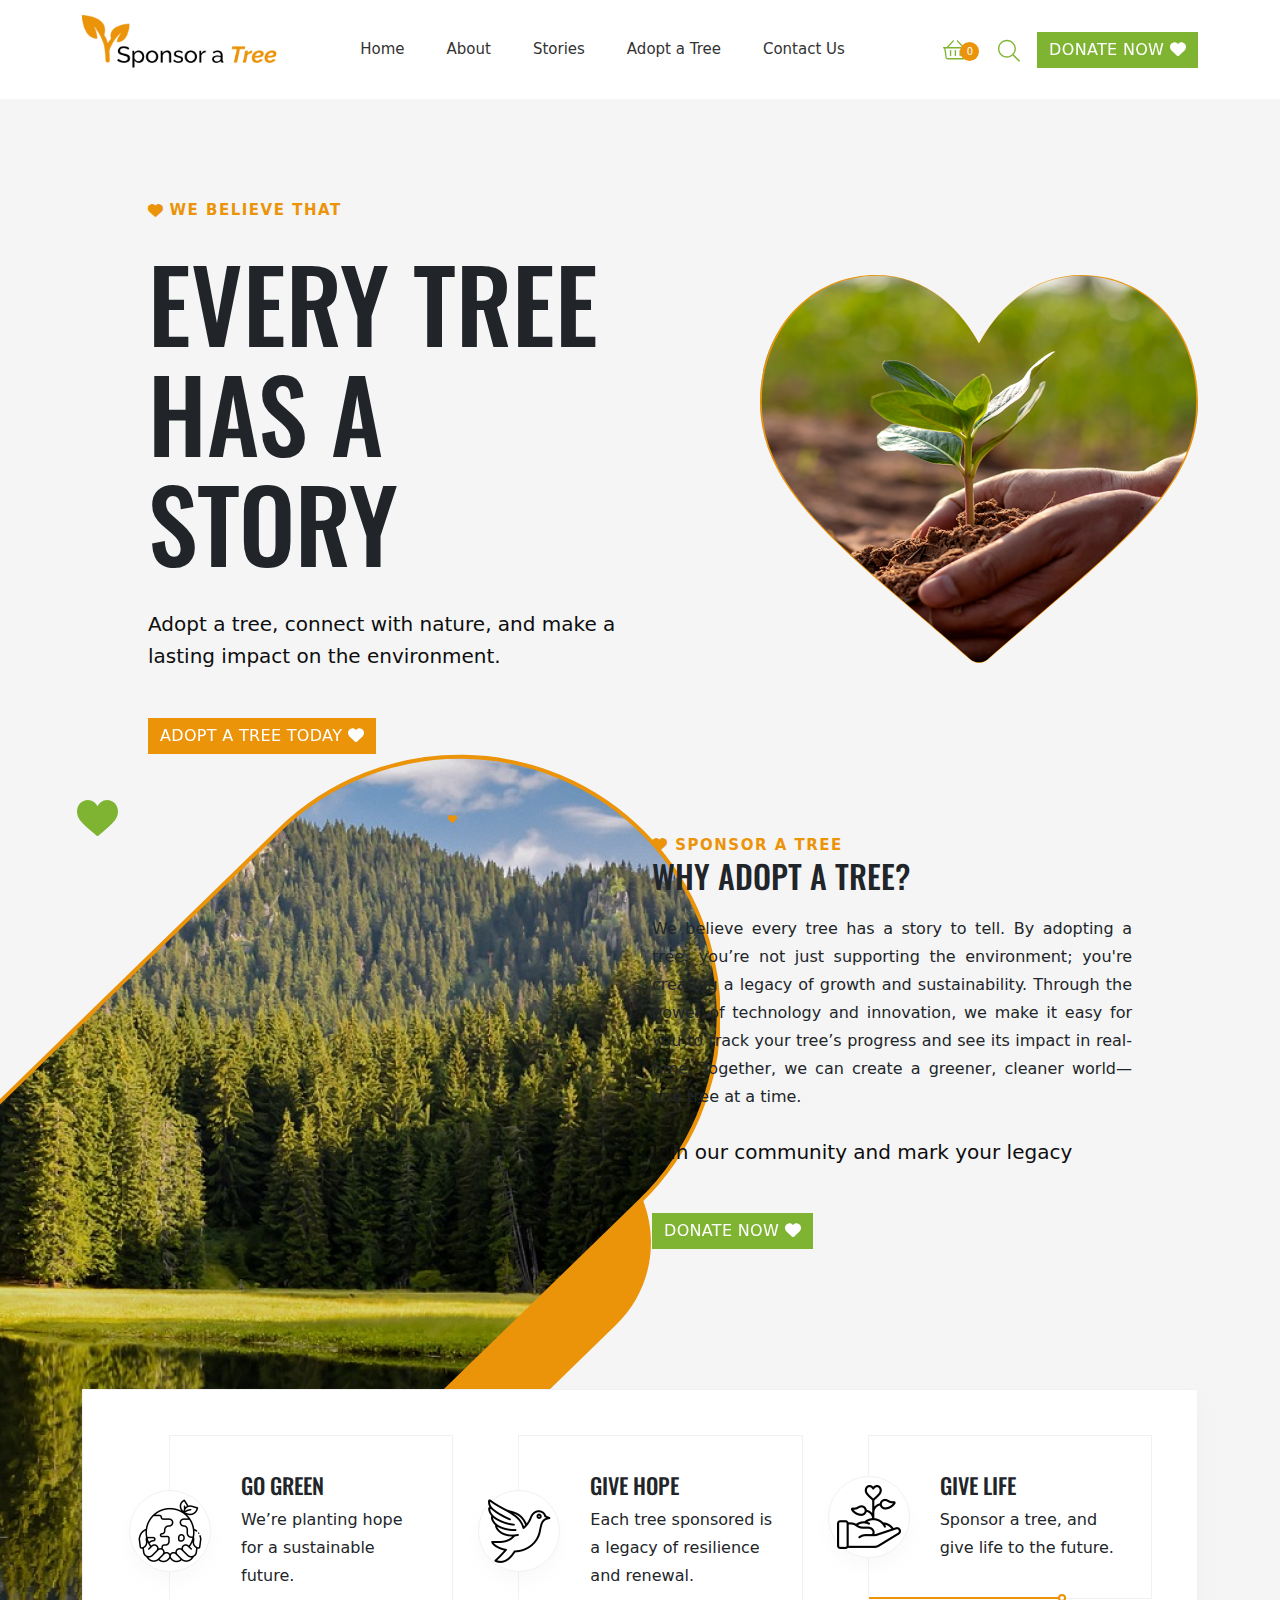
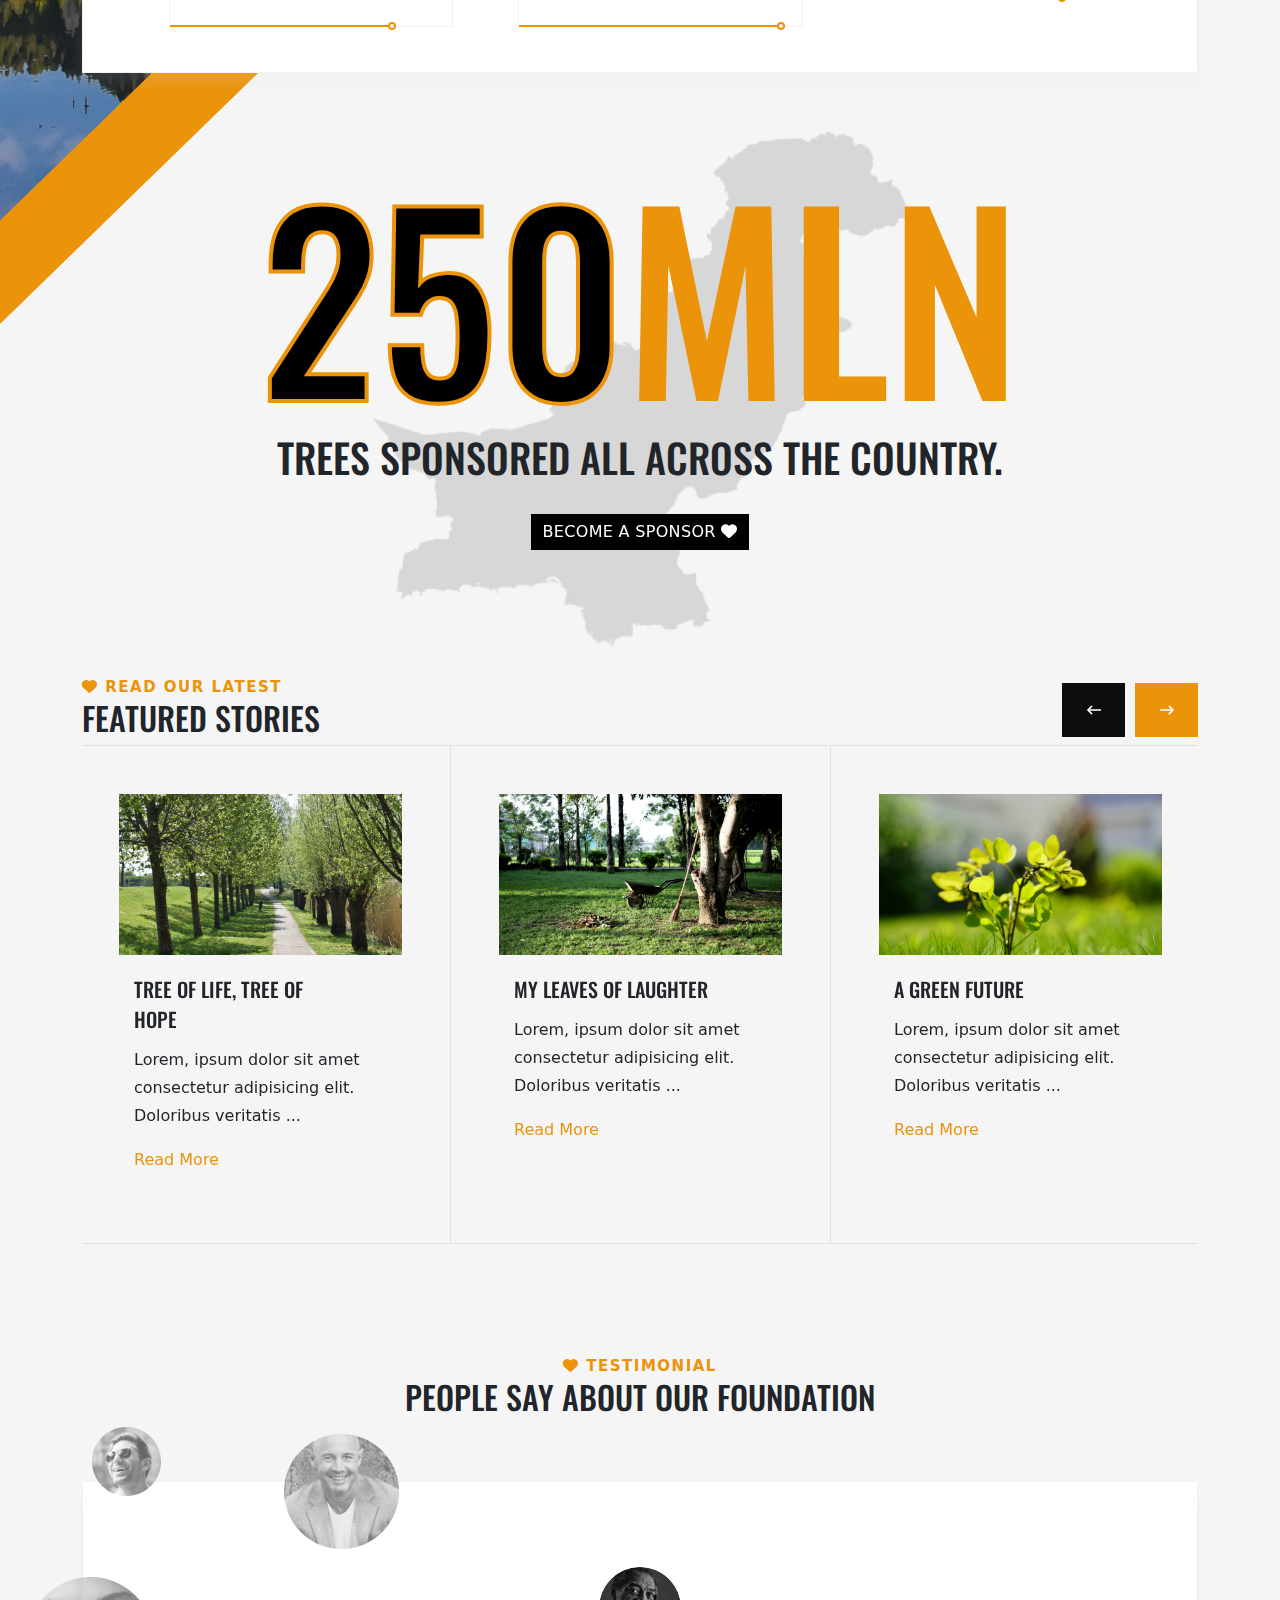
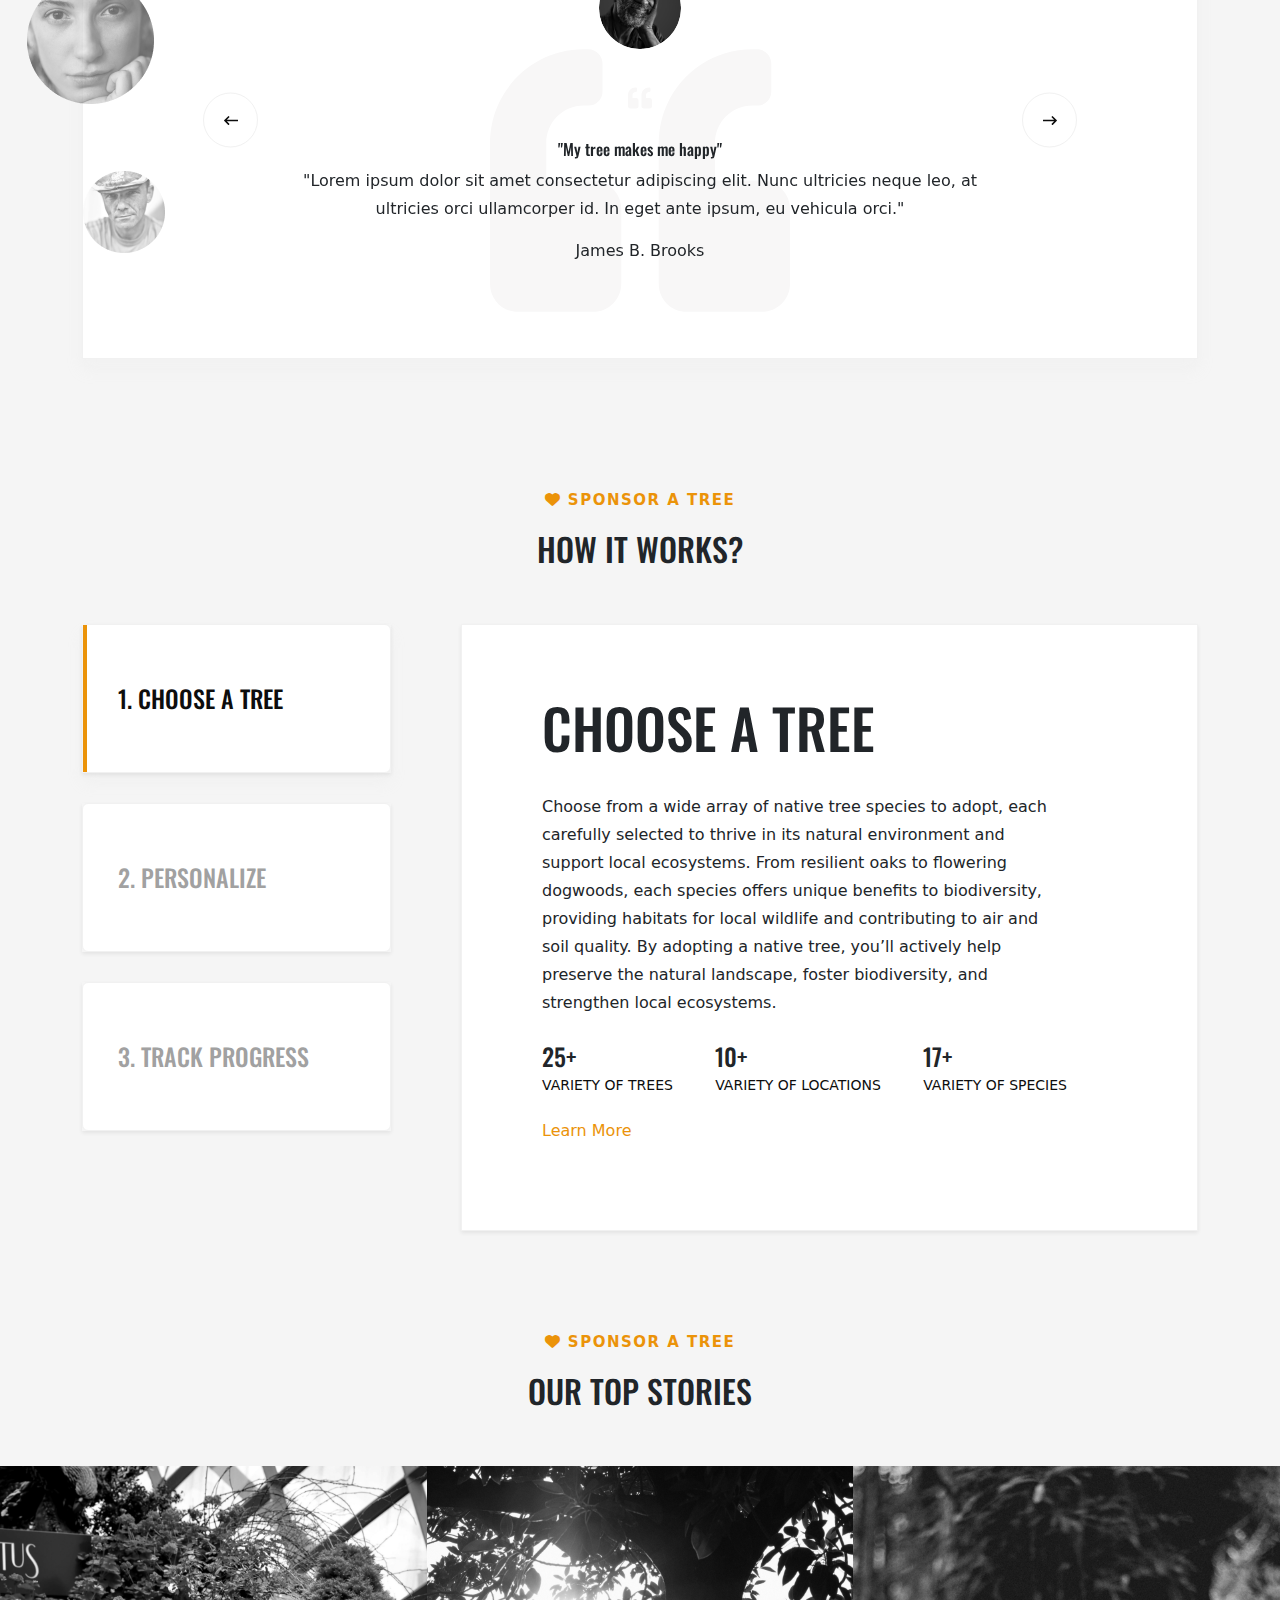
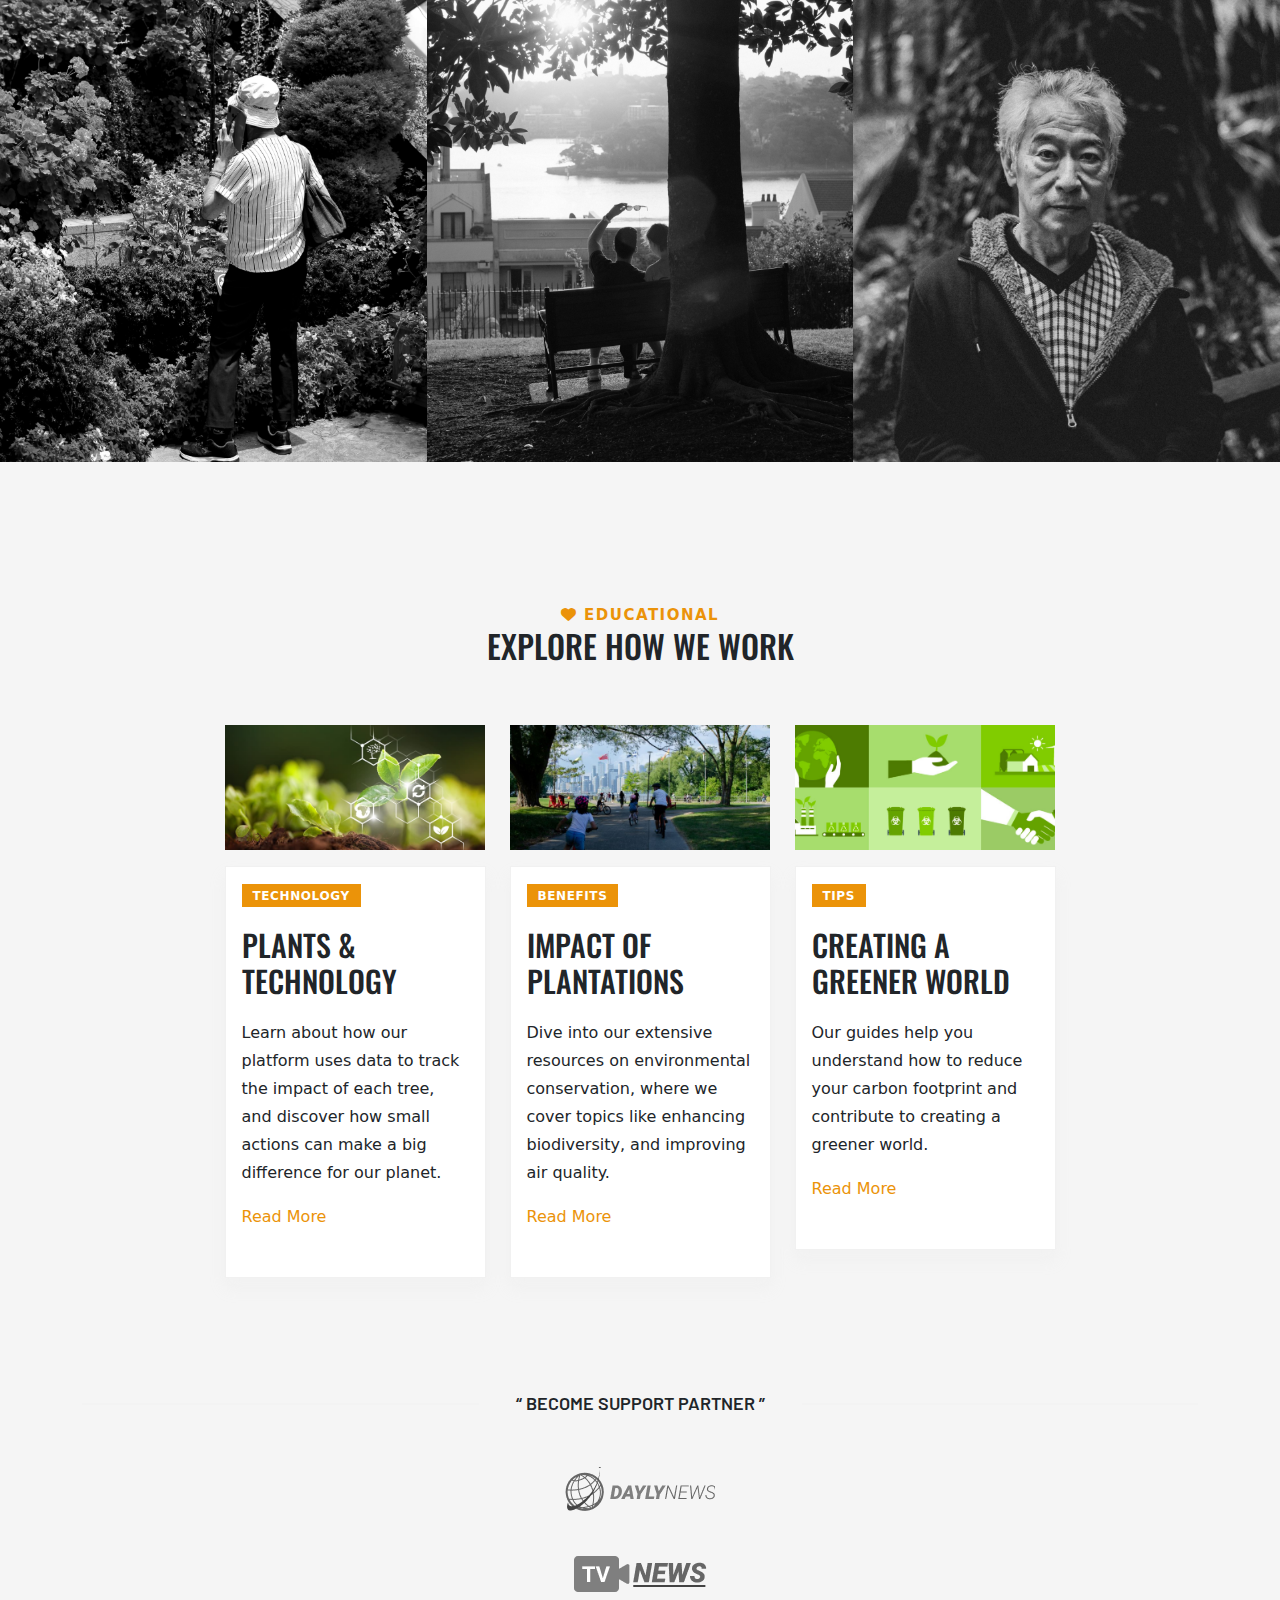
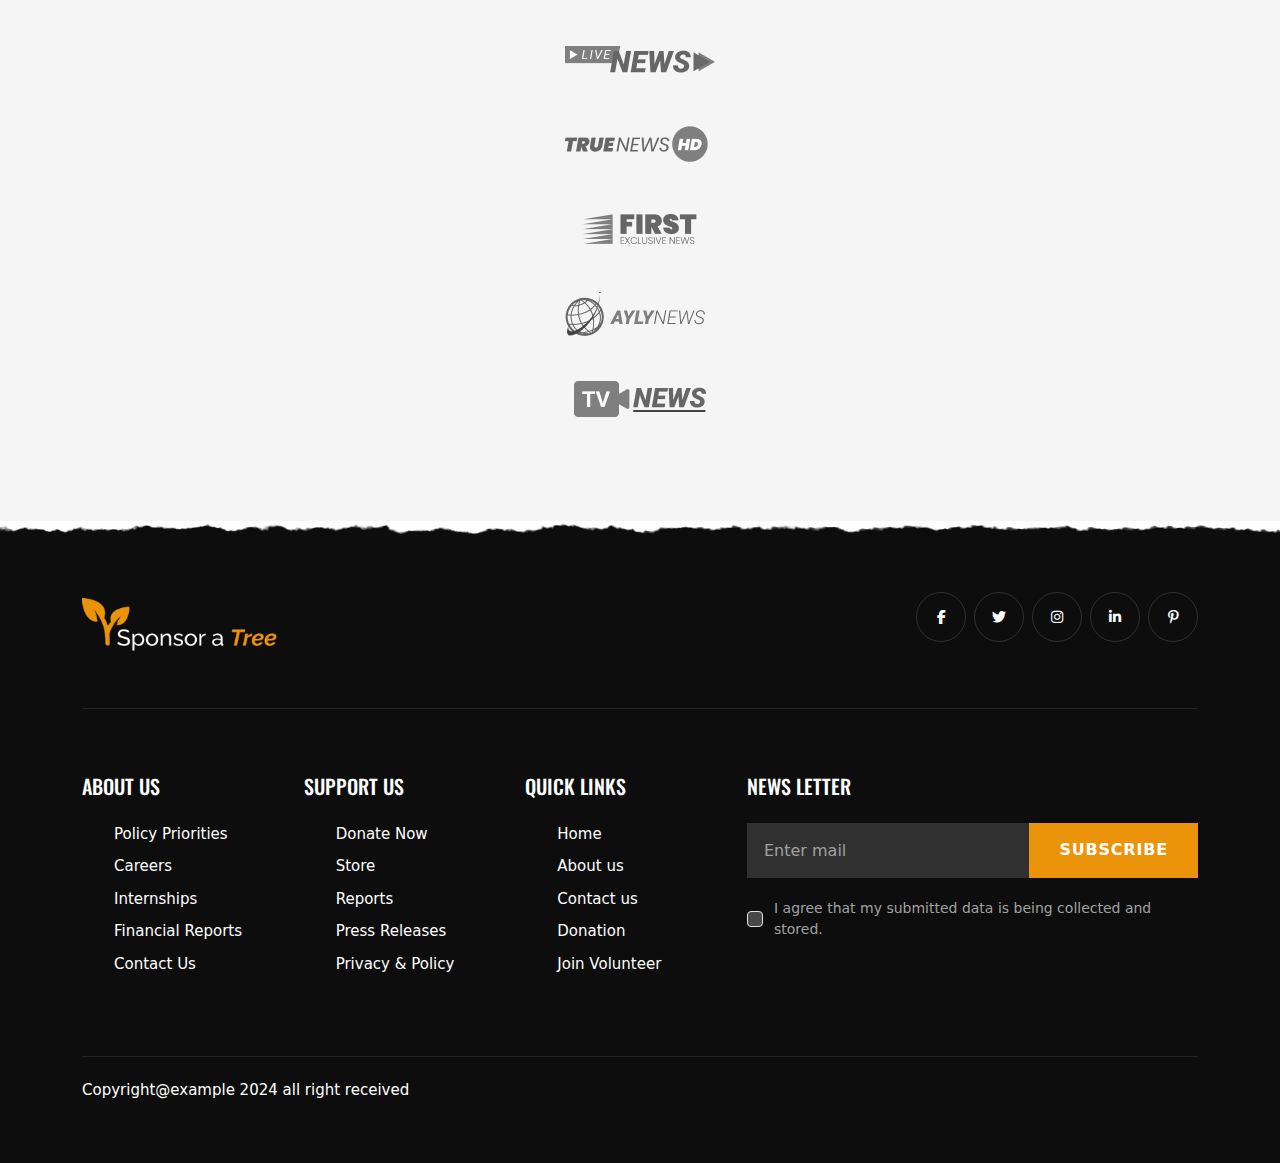
==== commit b68a2cd9: "initial commit" ====
--- a/index.html
+++ b/index.html
@@ -6,6 +6,7 @@
     <title>Sponsor a tree</title>
     <link rel="stylesheet" href="assets/css/style.css"> <!-- Link to your CSS file -->
     <link href="https://cdn.jsdelivr.net/npm/bootstrap@5.3.3/dist/css/bootstrap.min.css" rel="stylesheet" integrity="sha384-QWTKZyjpPEjISv5WaRU9OFeRpok6YctnYmDr5pNlyT2bRjXh0JMhjY6hW+ALEwIH" crossorigin="anonymous">
+    <link rel="stylesheet" href="https://cdnjs.cloudflare.com/ajax/libs/font-awesome/6.7.1/css/all.min.css">
     <link rel="stylesheet" type="text/css" href="https://cdnjs.cloudflare.com/ajax/libs/slick-carousel/1.8.1/slick.min.css" />
     <link rel="stylesheet" type="text/css" href="https://cdnjs.cloudflare.com/ajax/libs/slick-carousel/1.8.1/slick-theme.min.css" />
     <link
@@ -13,66 +14,67 @@
   href="https://unpkg.com/swiper/swiper-bundle.min.css"
 />
 </head>
-<body>
+<body style="background-color: whitesmoke;">
 <!-- Header -->
-<header class="header header--styleOne sticky" >
-    <div id="sticky-placeholder"></div>
-    <div class="container container--custom">
-        <div class="row">
-            <div class="col-12">
-                <div class="header__wrapper">
-                    <div class="header__logo">
-                        <a href="/home" class="header__logo__link">
-                            <img src="assets/images/logos/logo.png" alt="Gainioz" class="header__logo__image" width="200" >
-                        </a>
-                    </div>
-                    <div class="header__menu mt-0 mt-md-5 mt-lg-5">
-                        <nav class="mainMenu">
-                            <ul>
-                                <li><a href="/home">Home</a></li>
-                                <li><a href="/about">About</a></li>
-                                <li><a href="/donation-listing">Stories</a></li>
-                                <li><a href="/home">Adopt a tree</a></li>
-                                <li><a href="/products">Contact us</a></li>
-                            </ul>
-                        </nav>
-                    </div>
-                    <div class="header__right  mt-0 mt-md-5 mt-lg-5">
-                        <div class="header__actions">
-                            <ul>
-                                <li>
-                                    <a href="/cart">
-                                        <span>0</span> <!-- Replace with actual cart length -->
-                                        <svg width="25" height="20" viewBox="0 0 25 20" fill="none" xmlns="http://www.w3.org/2000/svg">
-                                            <path d="M24.2344 7H20.9258L14.9102 0.382812C14.6523 0.0820312 14.2227 0.0820312 13.9648 0.339844C13.6641 0.597656 13.6641 1.02734 13.9219 1.28516L19.0781 7H5.62891L10.7852 1.28516C11.043 1.02734 11.043 0.597656 10.7422 0.339844C10.4844 0.0820312 10.0547 0.0820312 9.79688 0.382812L3.78125 7H0.515625C0.214844 7 0 7.25781 0 7.51562V7.85938C0 8.16016 0.214844 8.375 0.515625 8.375H1.20312L2.49219 17.6133C2.62109 18.6445 3.48047 19.375 4.51172 19.375H20.1953C21.2266 19.375 22.0859 18.6445 22.2148 17.6133L23.5039 8.375H24.2344C24.4922 8.375 24.75 8.16016 24.75 7.85938V7.51562C24.75 7.25781 24.4922 7 24.2344 7ZM20.8828 17.4414C20.7969 17.7852 20.5391 18 20.1953 18H4.51172C4.16797 18 3.91016 17.7852 3.82422 17.4414L2.57812 8.375H22.1289L20.8828 17.4414ZM13.0625 10.7812C13.0625 10.4375 12.7188 10.0938 12.375 10.0938C11.9883 10.0938 11.6875 10.4375 11.6875 10.7812V15.5938C11.6875 15.9805 11.9883 16.2812 12.375 16.2812C12.7188 16.2812 13.0625 15.9805 13.0625 15.5938V10.7812ZM17.875 10.7812C17.875 10.4375 17.5312 10.0938 17.1875 10.0938C16.8008 10.0938 16.5 10.4375 16.5 10.7812V15.5938C16.5 15.9805 16.8008 16.2812 17.1875 16.2812C17.5312 16.2812 17.875 15.9805 17.875 15.5938V10.7812ZM8.25 10.7812C8.25 10.4375 7.90625 10.0938 7.5625 10.0938C7.17578 10.0938 6.875 10.4375 6.875 10.7812V15.5938C6.875 15.9805 7.17578 16.2812 7.5625 16.2812C7.90625 16.2812 8.25 15.9805 8.25 15.5938V10.7812Z" fill="#7FB432" />
-                                        </svg>
-                                    </a>
-                                </li>
-                                <li>
-                                    <span>
-                                        <svg width="23" height="23" viewBox="0 0 23 23" fill="none" xmlns="http://www.w3.org/2000/svg">
-                                            <path d="M21.8281 21.4609L16.2852 15.918C16.1992 15.832 16.0703 15.7891 15.9414 15.7891H15.4688C16.9727 14.1562 17.875 12.0508 17.875 9.6875C17.875 4.78906 13.8359 0.75 8.9375 0.75C3.99609 0.75 0 4.78906 0 9.6875C0 14.6289 3.99609 18.625 8.9375 18.625C11.2578 18.625 13.4062 17.7227 14.9961 16.2617V16.6914C14.9961 16.8633 15.0391 16.9922 15.125 17.0781L20.668 22.6211C20.8828 22.8359 21.1836 22.8359 21.3984 22.6211L21.8281 22.1914C22.043 21.9766 22.043 21.6758 21.8281 21.4609ZM8.9375 17.25C4.72656 17.25 1.375 13.8984 1.375 9.6875C1.375 5.51953 4.72656 2.125 8.9375 2.125C13.1055 2.125 16.5 5.51953 16.5 9.6875C16.5 13.8984 13.1055 17.25 8.9375 17.25Z" fill="#7FB432" />
-                                        </svg>
-                                    </span>
-                                </li>
-                            </ul>
-                        </div>
-                        <div class="header__button">
-                            <a href="/donation-listing" class="btn btn--styleOne btn--secondary it-btn">
-                                <span class="btn__text">donate now</span>
-                                <i class="fa-solid fa-heart btn__icon"></i>
-                                <span class="it-btn__inner">
-                                    <span class="it-btn__blobs">
-                                        <span class="it-btn__blob"></span>
-                                        <span class="it-btn__blob"></span>
-                                        <span class="it-btn__blob"></span>
-                                        <span class="it-btn__blob"></span>
-                                    </span>
-                                </span>
-                            </a>
-                        </div>
-                    </div>
-                </div>
+<header class="header-custom border-0 sticky-top">
+    <div class="container">
+        <div class="row align-items-center justify-content-between">
+            <!-- Logo Section -->
+            <div class="col-auto pb-3">
+                <a href="/home" class="header-logo">
+                    <img src="assets/images/logos/logo.png" alt="Sponsor a Tree" class="header__logo__image" width="200" />
+                    
+                </a>
+            </div>
+
+            <!-- Navigation Menu -->
+            <div class="col-auto d-none d-lg-flex">
+                <nav class="main-nav mainMenu">
+                    <ul class="nav-list">
+                        <li><a href="index.html" class="nav-link">Home</a></li>
+                        <li><a href="about-us.html" class="nav-link">About</a></li>
+                        <li><a href="stories.html" class="nav-link">Stories</a></li>
+                        <li><a href="/adopt" class="nav-link">Adopt a Tree</a></li>
+                        <li><a href="/contact" class="nav-link">Contact Us</a></li>
+                    </ul>
+                </nav>
+            </div>
+
+            <!-- Action Buttons -->
+              <div class="col-auto d-flex align-items-center">
+                <div class="header__actions me-3 pt-3">
+                  <ul>
+                      <li>
+                          <a href="/cart">
+                              <span>0</span> <!-- Replace with actual cart length -->
+                              <svg width="25" height="20" viewBox="0 0 25 20" fill="none" xmlns="http://www.w3.org/2000/svg">
+                                  <path d="M24.2344 7H20.9258L14.9102 0.382812C14.6523 0.0820312 14.2227 0.0820312 13.9648 0.339844C13.6641 0.597656 13.6641 1.02734 13.9219 1.28516L19.0781 7H5.62891L10.7852 1.28516C11.043 1.02734 11.043 0.597656 10.7422 0.339844C10.4844 0.0820312 10.0547 0.0820312 9.79688 0.382812L3.78125 7H0.515625C0.214844 7 0 7.25781 0 7.51562V7.85938C0 8.16016 0.214844 8.375 0.515625 8.375H1.20312L2.49219 17.6133C2.62109 18.6445 3.48047 19.375 4.51172 19.375H20.1953C21.2266 19.375 22.0859 18.6445 22.2148 17.6133L23.5039 8.375H24.2344C24.4922 8.375 24.75 8.16016 24.75 7.85938V7.51562C24.75 7.25781 24.4922 7 24.2344 7ZM20.8828 17.4414C20.7969 17.7852 20.5391 18 20.1953 18H4.51172C4.16797 18 3.91016 17.7852 3.82422 17.4414L2.57812 8.375H22.1289L20.8828 17.4414ZM13.0625 10.7812C13.0625 10.4375 12.7188 10.0938 12.375 10.0938C11.9883 10.0938 11.6875 10.4375 11.6875 10.7812V15.5938C11.6875 15.9805 11.9883 16.2812 12.375 16.2812C12.7188 16.2812 13.0625 15.9805 13.0625 15.5938V10.7812ZM17.875 10.7812C17.875 10.4375 17.5312 10.0938 17.1875 10.0938C16.8008 10.0938 16.5 10.4375 16.5 10.7812V15.5938C16.5 15.9805 16.8008 16.2812 17.1875 16.2812C17.5312 16.2812 17.875 15.9805 17.875 15.5938V10.7812ZM8.25 10.7812C8.25 10.4375 7.90625 10.0938 7.5625 10.0938C7.17578 10.0938 6.875 10.4375 6.875 10.7812V15.5938C6.875 15.9805 7.17578 16.2812 7.5625 16.2812C7.90625 16.2812 8.25 15.9805 8.25 15.5938V10.7812Z" fill="#7FB432" />
+                              </svg>
+                          </a>
+                      </li>
+                      <li>
+                          <span>
+                              <svg width="23" height="23" viewBox="0 0 23 23" fill="none" xmlns="http://www.w3.org/2000/svg">
+                                  <path d="M21.8281 21.4609L16.2852 15.918C16.1992 15.832 16.0703 15.7891 15.9414 15.7891H15.4688C16.9727 14.1562 17.875 12.0508 17.875 9.6875C17.875 4.78906 13.8359 0.75 8.9375 0.75C3.99609 0.75 0 4.78906 0 9.6875C0 14.6289 3.99609 18.625 8.9375 18.625C11.2578 18.625 13.4062 17.7227 14.9961 16.2617V16.6914C14.9961 16.8633 15.0391 16.9922 15.125 17.0781L20.668 22.6211C20.8828 22.8359 21.1836 22.8359 21.3984 22.6211L21.8281 22.1914C22.043 21.9766 22.043 21.6758 21.8281 21.4609ZM8.9375 17.25C4.72656 17.25 1.375 13.8984 1.375 9.6875C1.375 5.51953 4.72656 2.125 8.9375 2.125C13.1055 2.125 16.5 5.51953 16.5 9.6875C16.5 13.8984 13.1055 17.25 8.9375 17.25Z" fill="#7FB432" />
+                              </svg>
+                          </span>
+                      </li>
+                  </ul>
+              </div>
+                <div class="header__button">
+                  <a href="/donation-listing" class="btn btn--styleOne btn--secondary it-btn">
+                      <span class="btn__text">donate now</span>
+                      <i class="fa-solid fa-heart btn__icon" style="color:white !important"></i>
+                      <span class="it-btn__inner">
+                          <span class="it-btn__blobs">
+                              <span class="it-btn__blob"></span>
+                              <span class="it-btn__blob"></span>
+                              <span class="it-btn__blob"></span>
+                              <span class="it-btn__blob"></span>
+                          </span>
+                      </span>
+                  </a>
+              </div>
             </div>
         </div>
     </div>
@@ -85,7 +87,7 @@
 
     <div class="container container--custom">
         <div class="row align-items-center justify-content-between">
-            <div class="col-xl-6 col-lg-8 mb-30">
+            <div class="col-xl-6 col-lg-8 ">
                 <div class="hero__content">
                     <div>
                         <span class="hero__title hero__title--small wow animate__fadeInUp animate__animated"
@@ -103,11 +105,11 @@
                            Adopt a tree, connect with nature, and make a lasting impact on the environment. 
                         </p>
                     </div>
-                    <div>
+                    <div class="text-center text-md-start">
                         <a href="/donation-listing" class="btn btn--styleOne btn--primary it-btn wow animate__fadeInUp animate__animated" 
                            data-wow-duration="1200ms" data-wow-delay="500ms">
                             <span class="btn__text">Adopt a Tree Today</span>
-                            <i class="fa-solid fa-heart btn__icon"></i>
+                            <i class="fa-solid fa-heart btn__icon" style="color:white !important"></i>
                             <span class="it-btn__inner">
                                 <span class="it-btn__blobs">
                                     <span class="it-btn__blob"></span>
@@ -130,7 +132,7 @@
                 </div>
             </div>
 
-            <div class="col-xl-6 mb-30">
+            <div class="col-xl-6 mt-5 mt-md-0">
                 <div>
                     <figure class="hero__figure wow animate__zoomIn animate__animated" data-wow-duration="1200ms" data-wow-delay="600ms">
                         <img src="assets/images/shapes/tree.png" alt="Gainioz Man" class="hero__figure__thumbs" />
@@ -143,7 +145,6 @@
 </section>
 <!-- About Section -->
 <section class="about">
-    <img class="about__shape about__shape--one" src="assets/images/shapes/love-shape3.svg" alt="Gainioz Shape" />
     <img class="about__shape about__shape--two" src="assets/images/shapes/love-shape4.svg" alt="Gainioz Shape" />
     <img class="about__shape about__shape--three" src="assets/images/shapes/love-shape5.svg" alt="Gainioz Shape" />
     <div class="aboutArea aboutArea--padding position-relative">
@@ -156,7 +157,7 @@
             <div class="row justify-content-end">
                 <div class="col-lg-6 mb-30">
                     <div class="aboutContent">
-                        <div class="sectionTitle mb-20">
+                        <div class="sectionTitle mb-20 text-center text-md-start">
                             <span class="sectionTitle__small">
                                 <i class="fa-solid fa-heart btn__icon"></i>
                                 Sponsor a tree
@@ -168,27 +169,31 @@
 
                         </p>
                         <span class="aboutContent__quote">Join our community and mark your legacy</span>
-                        <a href="/donation-listing" class="btn btn--styleOne btn--secondary it-btn">
-                            <span class="btn__text">donate now</span>
-                            <i class="fa-solid fa-heart btn__icon"></i>
-                            <span class="it-btn__inner">
-                                <span class="it-btn__blobs">
-                                    <span class="it-btn__blob"></span>
-                                    <span class="it-btn__blob"></span>
-                                    <span class="it-btn__blob"></span>
-                                    <span class="it-btn__blob"></span>
+                        <div class="text-center text-md-start">
+                            <a href="/donation-listing" class="btn btn--styleOne btn--secondary it-btn">
+                                <span class="btn__text">donate now</span>
+                                <i class="fa-solid fa-heart btn__icon" style="color:white !important"></i>
+                                <span class="it-btn__inner">
+                                    <span class="it-btn__blobs">
+                                        <span class="it-btn__blob"></span>
+                                        <span class="it-btn__blob"></span>
+                                        <span class="it-btn__blob"></span>
+                                        <span class="it-btn__blob"></span>
+                                    </span>
                                 </span>
-                            </span>
-                            <svg class="it-btn__animation" xmlns="http://www.w3.org/2000/svg" version="1.1">
-                                <defs>
-                                    <filter id="goo">
-                                        <feGaussianBlur in="SourceGraphic" result="blur" stdDeviation="10"></feGaussianBlur>
-                                        <feColorMatrix in="blur" mode="matrix" values="1 0 0 0 0 0 1 0 0 0 0 0 1 0 0 0 0 0 21 -7" result="goo"></feColorMatrix>
-                                        <feBlend in2="goo" in="SourceGraphic" result="mix"></feBlend>
-                                    </filter>
-                                </defs>
-                            </svg>
-                        </a>
+                                <svg class="it-btn__animation" xmlns="http://www.w3.org/2000/svg" version="1.1">
+                                    <defs>
+                                        <filter id="goo">
+                                            <feGaussianBlur in="SourceGraphic" result="blur" stdDeviation="10"></feGaussianBlur>
+                                            <feColorMatrix in="blur" mode="matrix" values="1 0 0 0 0 0 1 0 0 0 0 0 1 0 0 0 0 0 21 -7" result="goo"></feColorMatrix>
+                                            <feBlend in2="goo" in="SourceGraphic" result="mix"></feBlend>
+                                        </filter>
+                                    </defs>
+                                </svg>
+                            </a>
+
+                        </div>
+                        
                     </div>
                 </div>
             </div>
@@ -277,7 +282,7 @@
                             </h3>
                             <a class="btn btn--styleOne btn--black it-btn wow animate__fadeInUp" data-wow-duration="1200ms" data-wow-delay="400ms" href="/donation-listing">
                                 <span class="btn__text">BECOME A SPONSOR</span>
-                                <i class="fa-solid fa-heart btn__icon"></i>
+                                <i class="fa-solid fa-heart btn__icon" style="color:white !important"></i>
                                 <span class="it-btn__inner">
                                     <span class="it-btn__blobs">
                                         <span class="it-btn__blob"></span>
@@ -307,7 +312,7 @@
     <div class="container">
       <div class="row align-items-center">
         <div class="col-lg-6">
-          <div class="sectionTitle mb-65">
+          <div class="sectionTitle text-center text-md-start">
             <span class="sectionTitle__small">
               <i class="fa-solid fa-heart btn__icon"></i>
               Read our latest
@@ -315,9 +320,9 @@
             <h2 class="sectionTitle__big">Featured Stories</h2>
           </div>
         </div>
-        <div class="col-lg-6">
-          <div class="sliderNav sliderNav--style1 mb-65">
-            <button class="sliderNav__btn btn-prev border-0" type="button" data-bs-target="#donationCarousel" data-bs-slide="prev">
+        <div class="col-lg-6 ">
+          <div class="sliderNav sliderNav--style1 justify-content-center justify-content-md-end">
+            <button class="sliderNav__btn btn-prev border-0 " type="button" data-bs-target="#donationCarousel" data-bs-slide="prev">
               <svg width="15" height="10" viewBox="0 0 15 10" fill="none" xmlns="http://www.w3.org/2000/svg">
                 <path
                   d="M5.75 9.40625L6.375 8.78125C6.5 8.625 6.5 8.40625 6.34375 8.25L3.84375 5.8125H14.625C14.8125 5.8125 15 5.65625 15 5.4375V4.5625C15 4.375 14.8125 4.1875 14.625 4.1875H3.84375L6.34375 1.78125C6.5 1.625 6.5 1.40625 6.375 1.25L5.75 0.625C5.59375 0.5 5.375 0.5 5.21875 0.625L1.09375 4.75C0.96875 4.90625 0.96875 5.125 1.09375 5.28125L5.21875 9.40625C5.375 9.53125 5.59375 9.53125 5.75 9.40625Z"
@@ -394,9 +399,9 @@
           </div>
   
           <!-- Second Slide (containing 3 donation cards) -->
-          <div class="carousel-item">
+          <div class="carousel-item ">
             <div class="row">
-              <div class="col-md-4 p-5 border border-end-0">
+              <div class="col-md-4 p-5 border border-end-0 ">
                 <div class="featureBlock">
                   <figure class="featureBlock__thumb">
                     <a href="/donation-details/slug" class="featureBlock__thumb__link">
@@ -552,7 +557,7 @@
 <div class="mvv ">
     <div class="container">
         <div class="row">
-            <span class="sectionTitle__small justify-content-center">
+            <span class="sectionTitle__small text-center">
                 <i class="fa-solid fa-heart btn__icon"></i>
                 Sponsor a tree
             </span>
@@ -642,7 +647,7 @@
 <section class="portfolio">
     <div class="container-fluid p-0 overflow-hidden">
         <div class="row g-0">
-            <span class="sectionTitle__small justify-content-center">
+            <span class="sectionTitle__small justify-content-center text-center ">
                 <i class="fa-solid fa-heart btn__icon"></i>
                 Sponsor a tree
             </span>
@@ -730,9 +735,9 @@
                 </div>
             </div>
         </div>
-        <div class="row">
+        <div class="row justify-content-center">
             <!-- Blog Block 1 -->
-            <div class="col">
+            <div class="col-lg-3">
                 <div class="blogBlock some-style-class mb-60">
                     <figure class="blogBlock__figure">
                         <a href="/blog-details/slug" class="blogBlock__figure__link" onclick="window.scrollTo(10, 0);">
@@ -757,7 +762,7 @@
                 </div>
             </div>
             <!-- Blog Block 2 -->
-            <div class="col">
+            <div class="col-lg-3">
                 <div class="blogBlock some-style-class mb-60">
                     <figure class="blogBlock__figure">
                         <a href="/blog-details/slug" class="blogBlock__figure__link" onclick="window.scrollTo(10, 0);">
@@ -781,7 +786,7 @@
                 </div>
             </div>
             <!-- Blog Block 3 -->
-            <div class="col">
+            <div class="col-lg-3">
                 <div class="blogBlock some-style-class mb-60">
                     <figure class="blogBlock__figure">
                         <a href="/blog-details/slug" class="blogBlock__figure__link" onclick="window.scrollTo(10, 0);">
@@ -1002,7 +1007,7 @@
             speed: 1500,
             slidesToShow: 6,
             slidesToScroll: 1,
-            autoplay: true,
+            autoplay: false,
             arrows: false,
             responsive: [
                 {
--- a/assets/css/style.css
+++ b/assets/css/style.css
@@ -2041,6 +2041,12 @@
   filter: brightness(120%);
 }
 
+.about-section{
+  background-image: url('/assets/images/about/aboutbg.png');
+  background-position: center;
+  background-size: cover;
+}
+
 .main--wrapper4 {
   z-index: 2;
   position: relative;
@@ -2063,7 +2069,7 @@
 
 .mainMenu>ul>li {
   position: relative;
-  padding: 60px 0;
+ 
   transition: all 0.4s ease;
   -webkit-transition: all 0.4s ease;
   -moz-transition: all 0.4s ease;
@@ -2084,7 +2090,7 @@
   font-size: 15px;
   font-weight: 600;
   color: #000;
-  text-transform: uppercase;
+
   position: relative;
 }
 
@@ -2660,7 +2666,7 @@
 
 .hero {
   position: relative;
-  padding-top: 190px;
+  padding-top: 100px;
 }
 
 @media (max-width: 991px) {
@@ -4711,9 +4717,10 @@
 .sidebarTags ul li a,
 .blogDetails-tags ul li a {
   text-transform: uppercase;
-  color: #a0a0a0;
+  color:#eb9309;;
   text-transform: uppercase;
   border: 1px solid #f6f3ee;
+  border-color: #eb9309;
   display: inline-block;
   font-weight: 600;
   border-radius: 4px;
@@ -5134,6 +5141,10 @@
   color: #eb9309;
 }
 
+.category-badge{
+  background-color: #eb9309 !important;
+}
+
 .blogBlock--style4 .blogBlock__meta__text {
   display: inline-flex;
   align-items: center;
@@ -5238,10 +5249,16 @@
   color: unset;
 }
 
-.blogDetails-socialTags {
-  padding: 40px 0;
-  border-top: 1px solid #f1f1f1;
-  border-bottom: 1px solid #f1f1f1;
+.scrollable{
+  width: 300px;
+    height: 800px;
+    overflow-y: auto;
+    overflow-x: hidden;
+    padding: 10px;
+}
+
+.scrollable::-webkit-scrollbar {
+  display: none;
 }
 
 .comments ul {
@@ -7173,7 +7190,7 @@
 }
 
 .btn--styleOne {
-  border-radius: 0;
+
   letter-spacing: 0.02em;
   text-transform: uppercase;
   font-weight: 600;
@@ -7187,7 +7204,7 @@
   display: inline-flex;
   align-items: center;
   gap: 8px;
-  border: 0;
+  border: 0 !important;
   box-shadow: none;
 }
 
@@ -7439,13 +7456,14 @@
   color: #eb9309;
 }
 
+
+
 .sectionTitle__small {
   color: #eb9309;
   letter-spacing: 0.1em;
   text-transform: uppercase;
   font-weight: 600;
   font-size: 15px;
-  display: flex;
   align-items: center;
   gap: 5px;
   margin-bottom: 18px;
@@ -8871,4 +8889,98 @@
 .checkout-area .payment-option .payment-btn {
   text-align: right;
   margin-top: 20px;
-}+}
+
+/* General Header Styling */
+.header-custom {
+  padding: 15px 0;
+  background-color: #fff;
+  border-bottom: 1px solid #ddd;
+}
+
+.header-logo {
+  display: flex;
+  align-items: center;
+  text-decoration: none;
+  color: #333;
+  font-size: 20px;
+}
+
+.header-logo .logo-image {
+  width: 40px;
+  margin-right: 10px;
+}
+
+.header-logo strong {
+  color: #f78a1d;
+}
+
+/* Navigation Menu */
+.main-nav .nav-list {
+  list-style: none;
+  padding: 0;
+  margin: 0;
+  display: flex;
+  gap: 30px;
+}
+
+.main-nav .nav-link {
+  text-decoration: none;
+  color: #333;
+  font-weight: 500;
+  font-size: 15px;
+  transition: color 0.3s;
+}
+
+.main-nav .nav-link:hover {
+  color: #f78a1d;
+}
+
+/* Action Buttons */
+.cart-link,
+.search-link {
+  position: relative;
+  display: inline-block;
+  color: #6ba639;
+  text-decoration: none;
+}
+
+.cart-badge {
+  position: absolute;
+  top: -5px;
+  right: -10px;
+  background-color: #f78a1d;
+  color: #fff;
+  font-size: 12px;
+  padding: 2px 6px;
+  border-radius: 50%;
+}
+
+.donate-btn {
+  background-color: #6ba639;
+  color: #fff;
+  padding: 8px 16px;
+  border: none;
+  font-weight: bold;
+  text-transform: uppercase;
+  font-size: 14px;
+  border-radius: 4px;
+  text-decoration: none;
+  transition: background-color 0.3s;
+}
+
+.donate-btn:hover {
+  background-color: #4a8a2e;
+}
+
+/* Responsive Design */
+@media (max-width: 991px) {
+  .main-nav {
+      display: none;
+  }
+  .header-custom {
+      justify-content: space-between;
+  }
+}
+
+
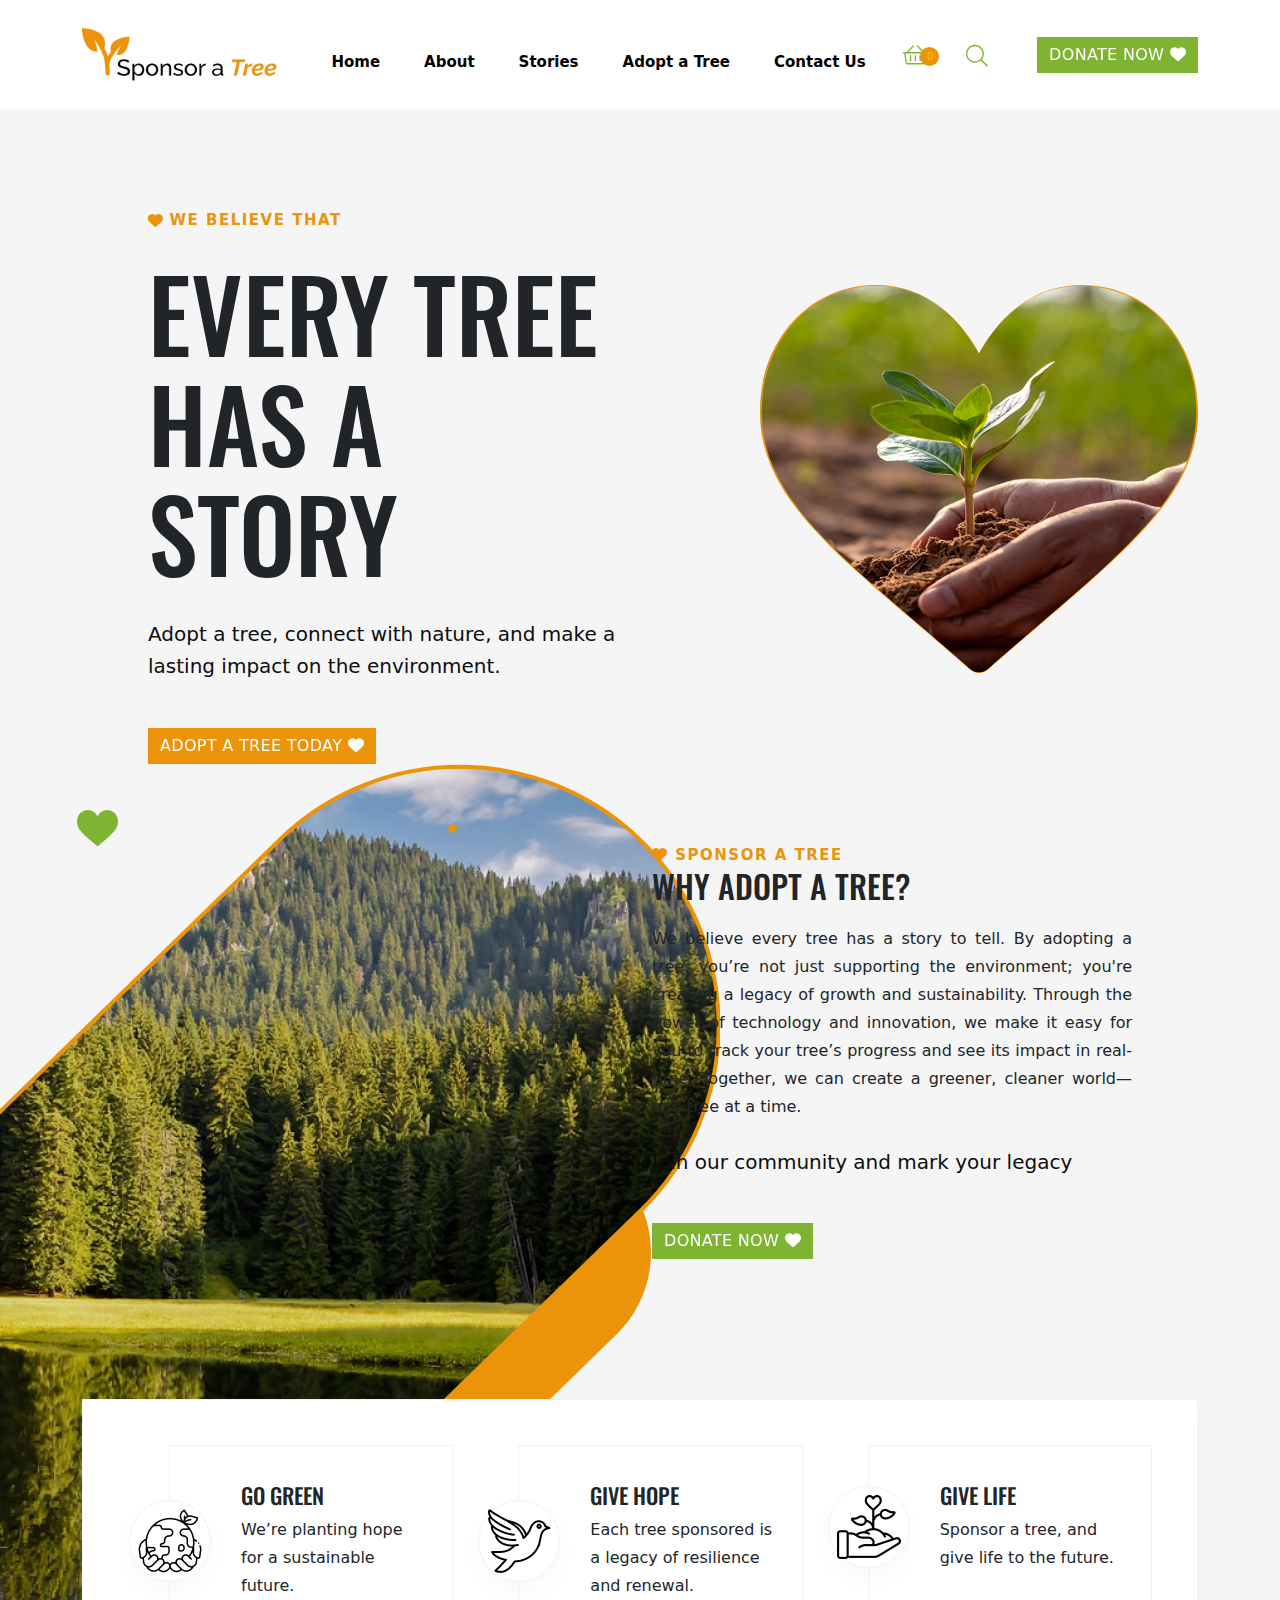
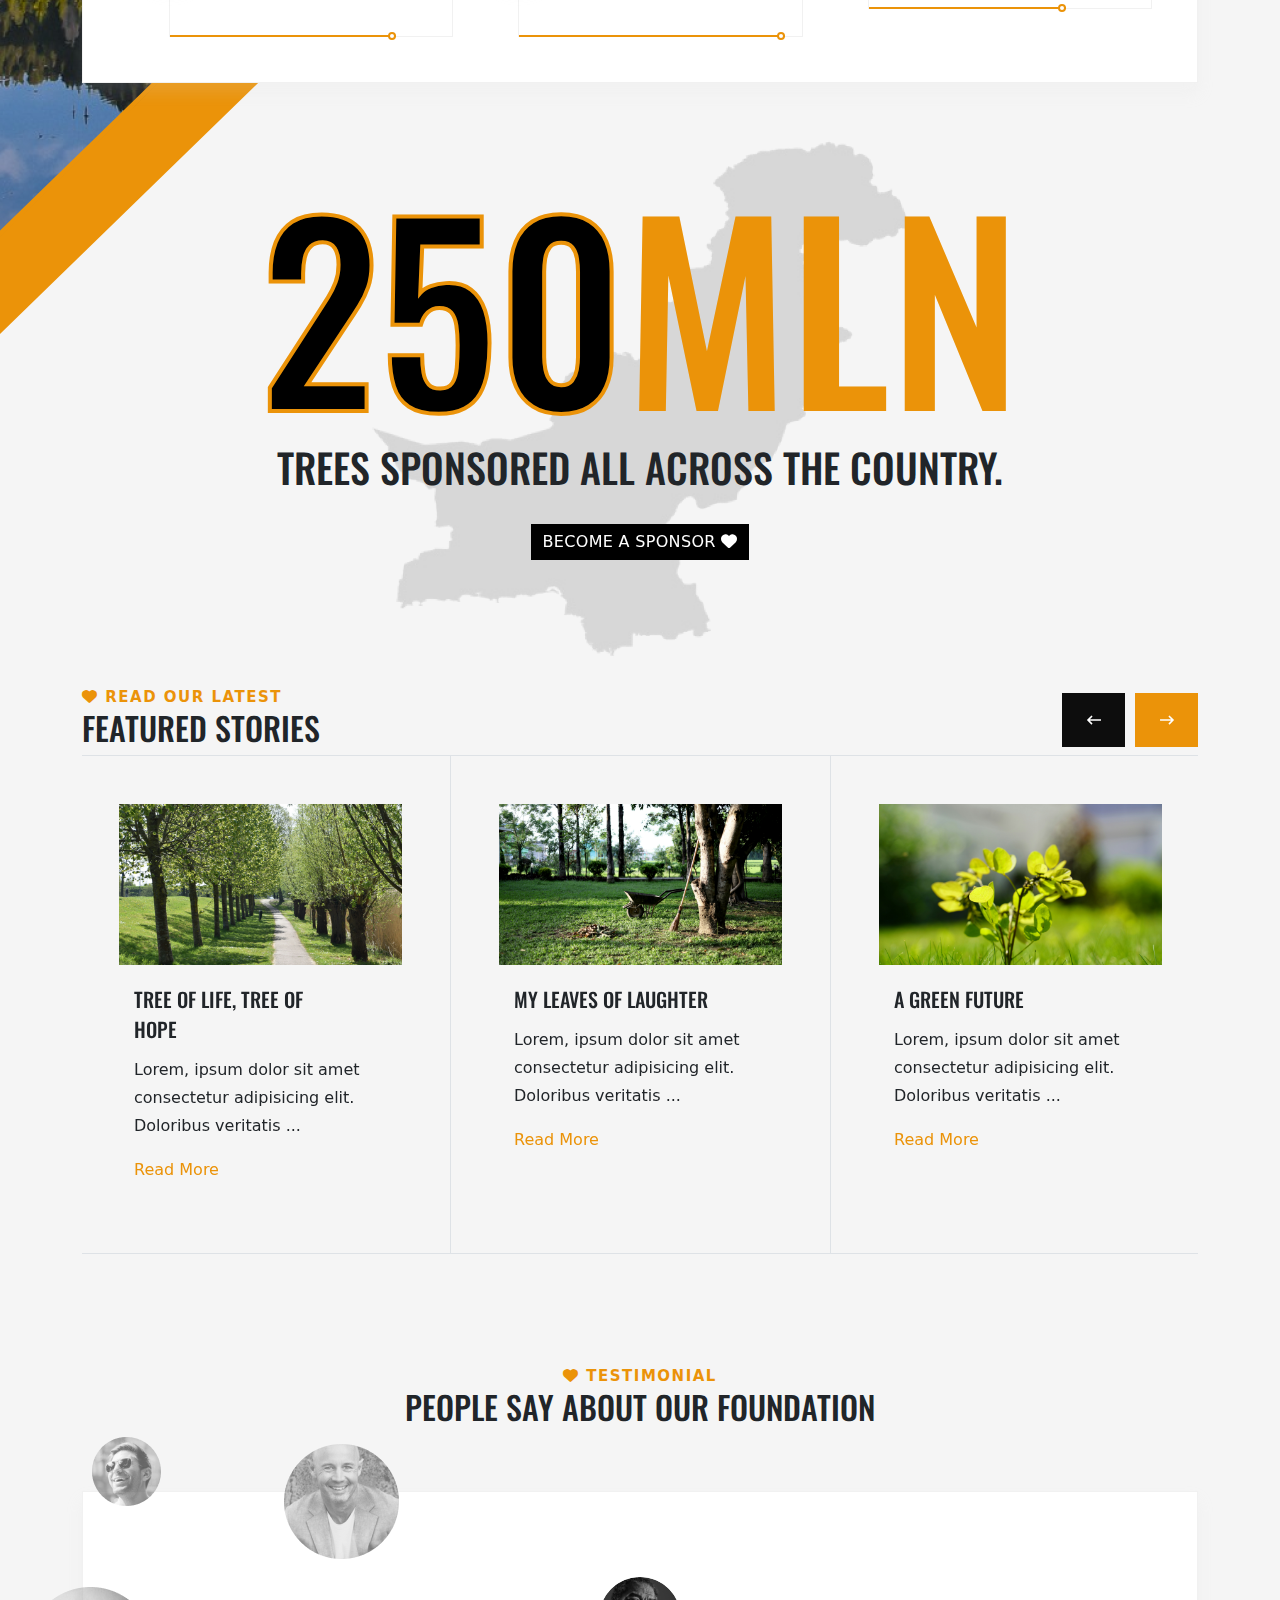
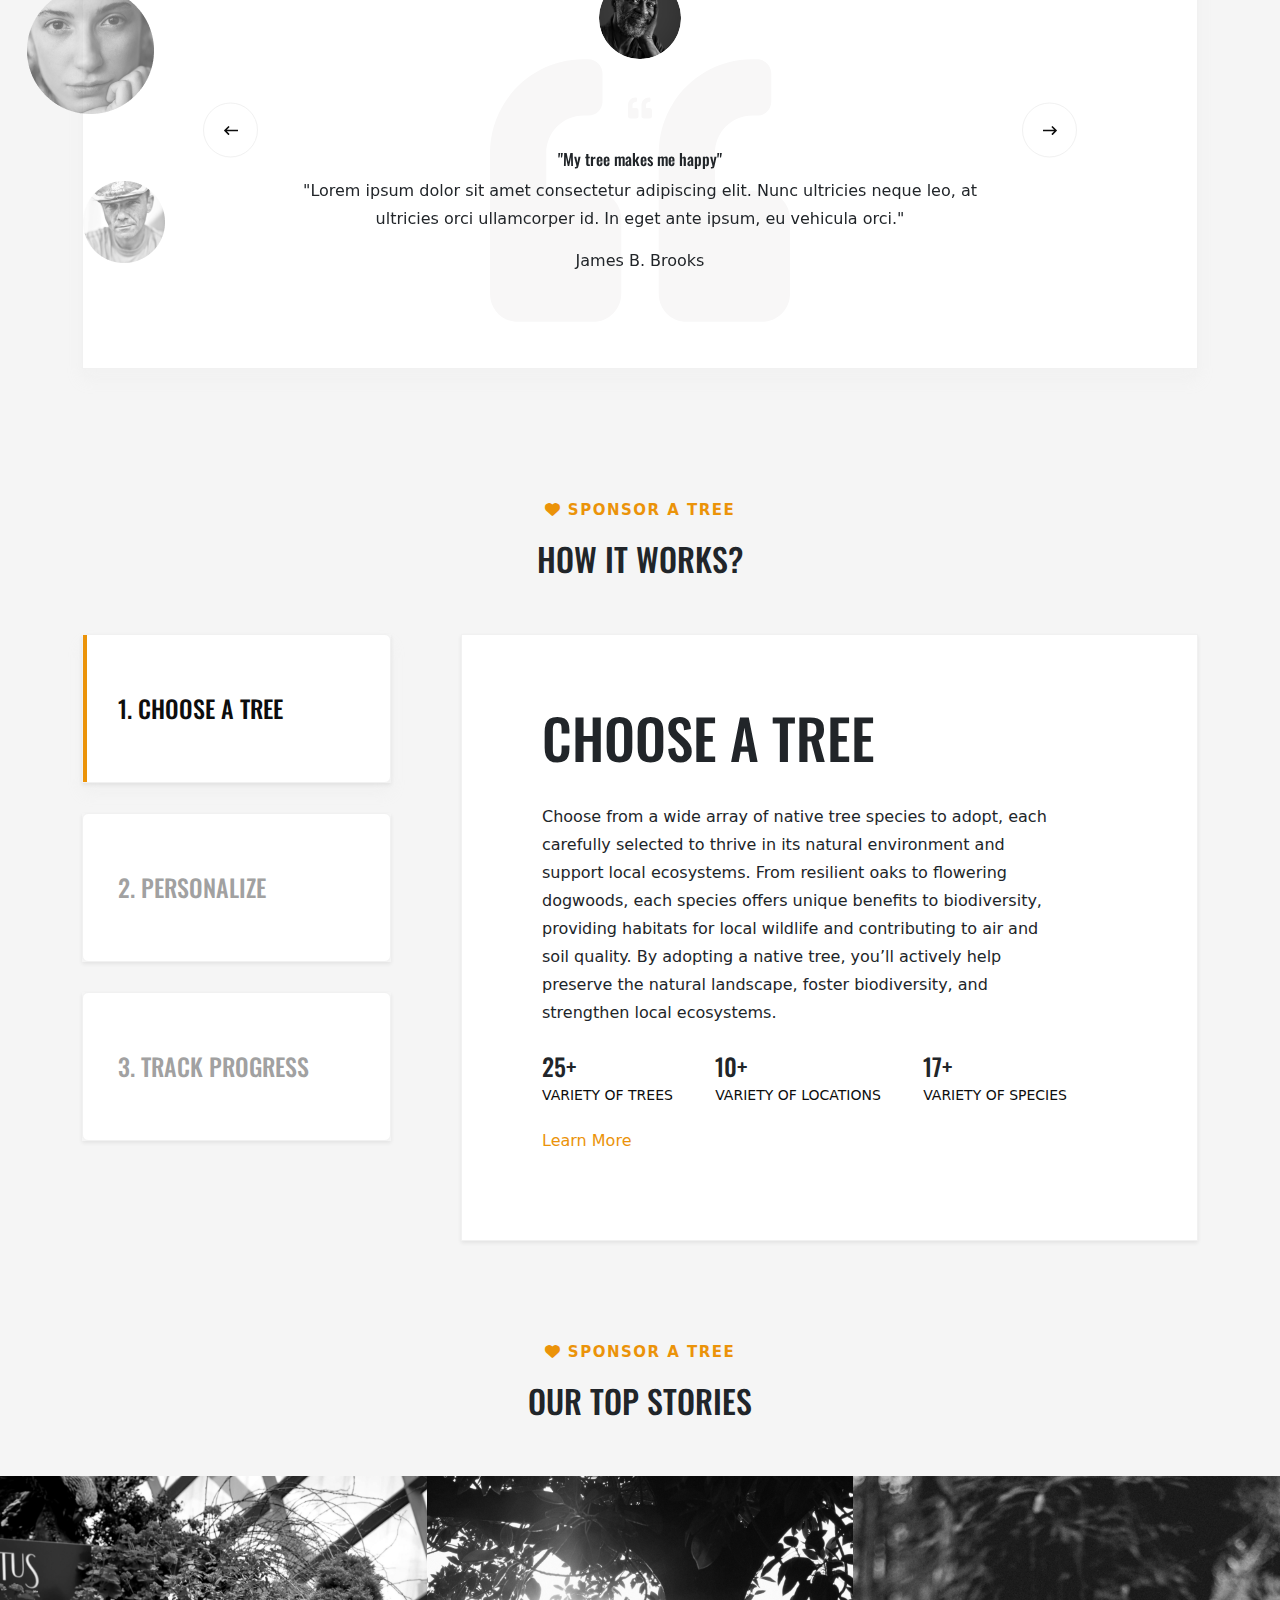
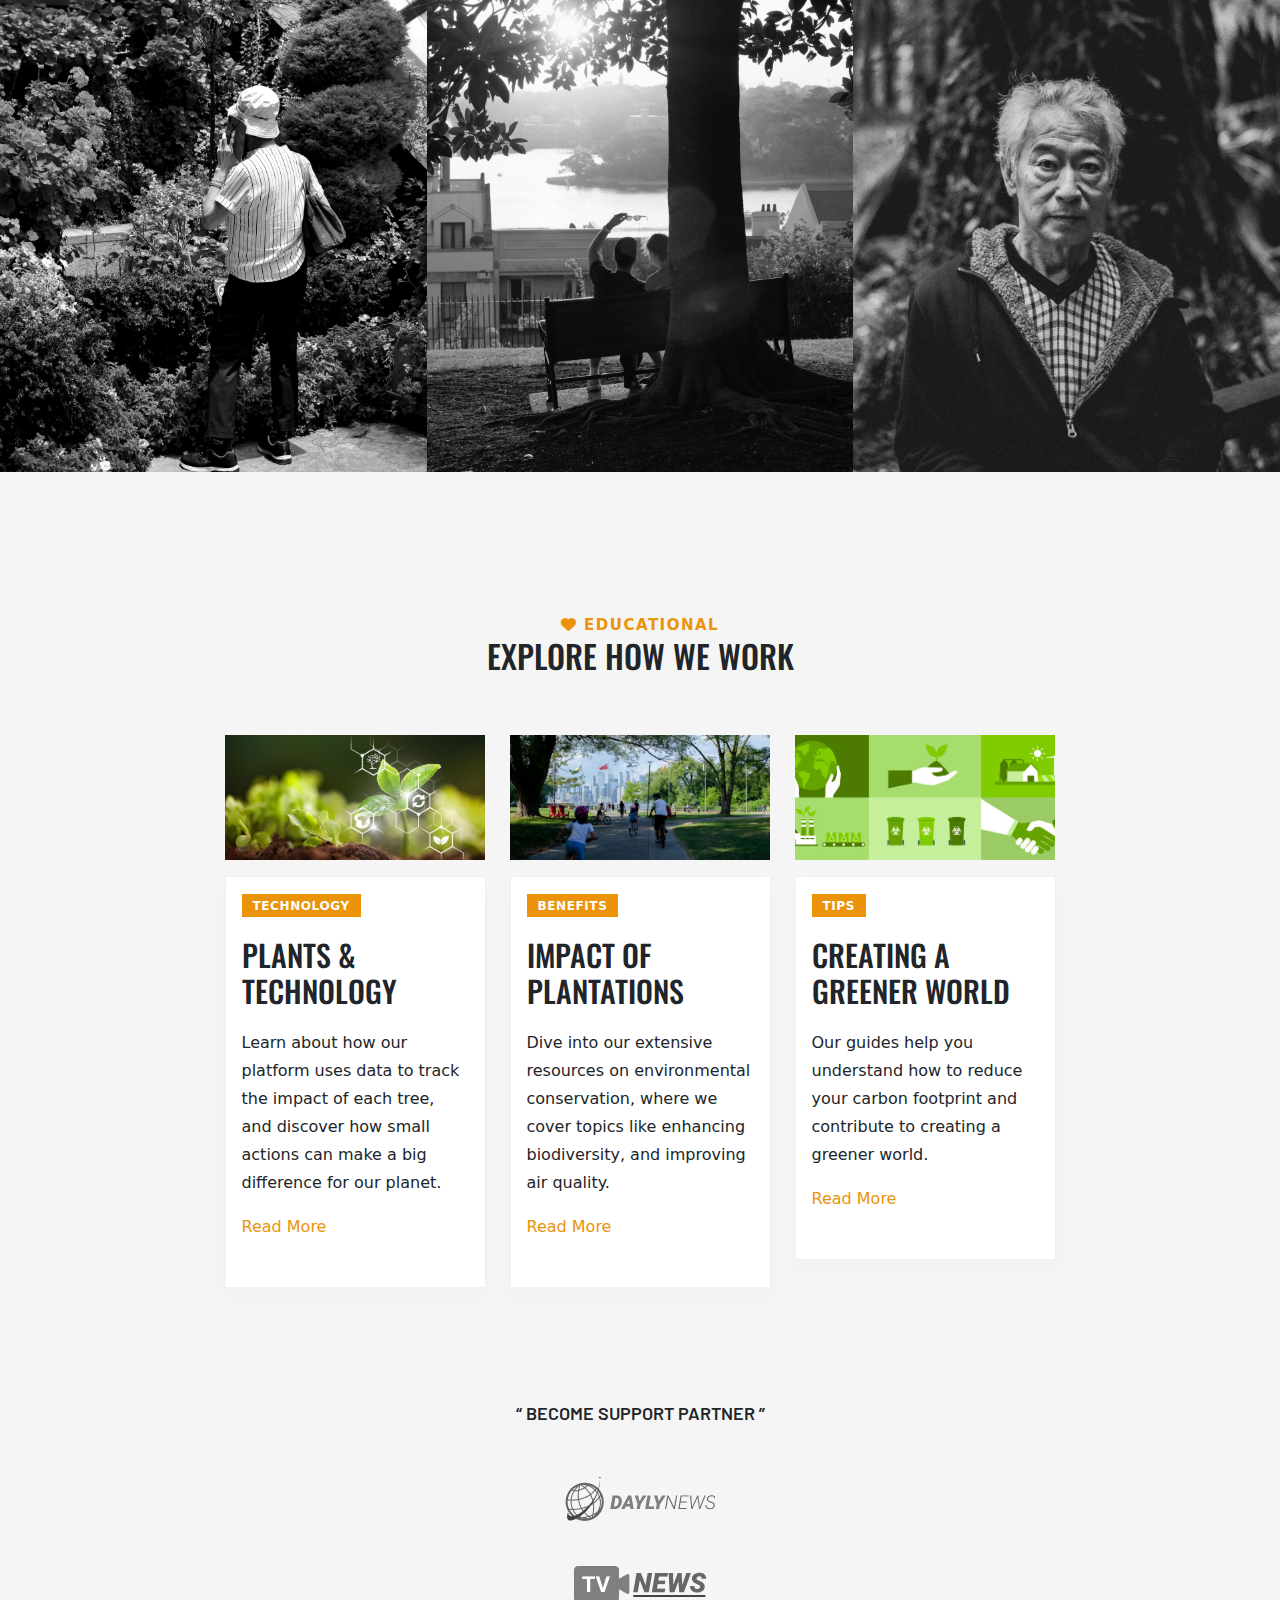
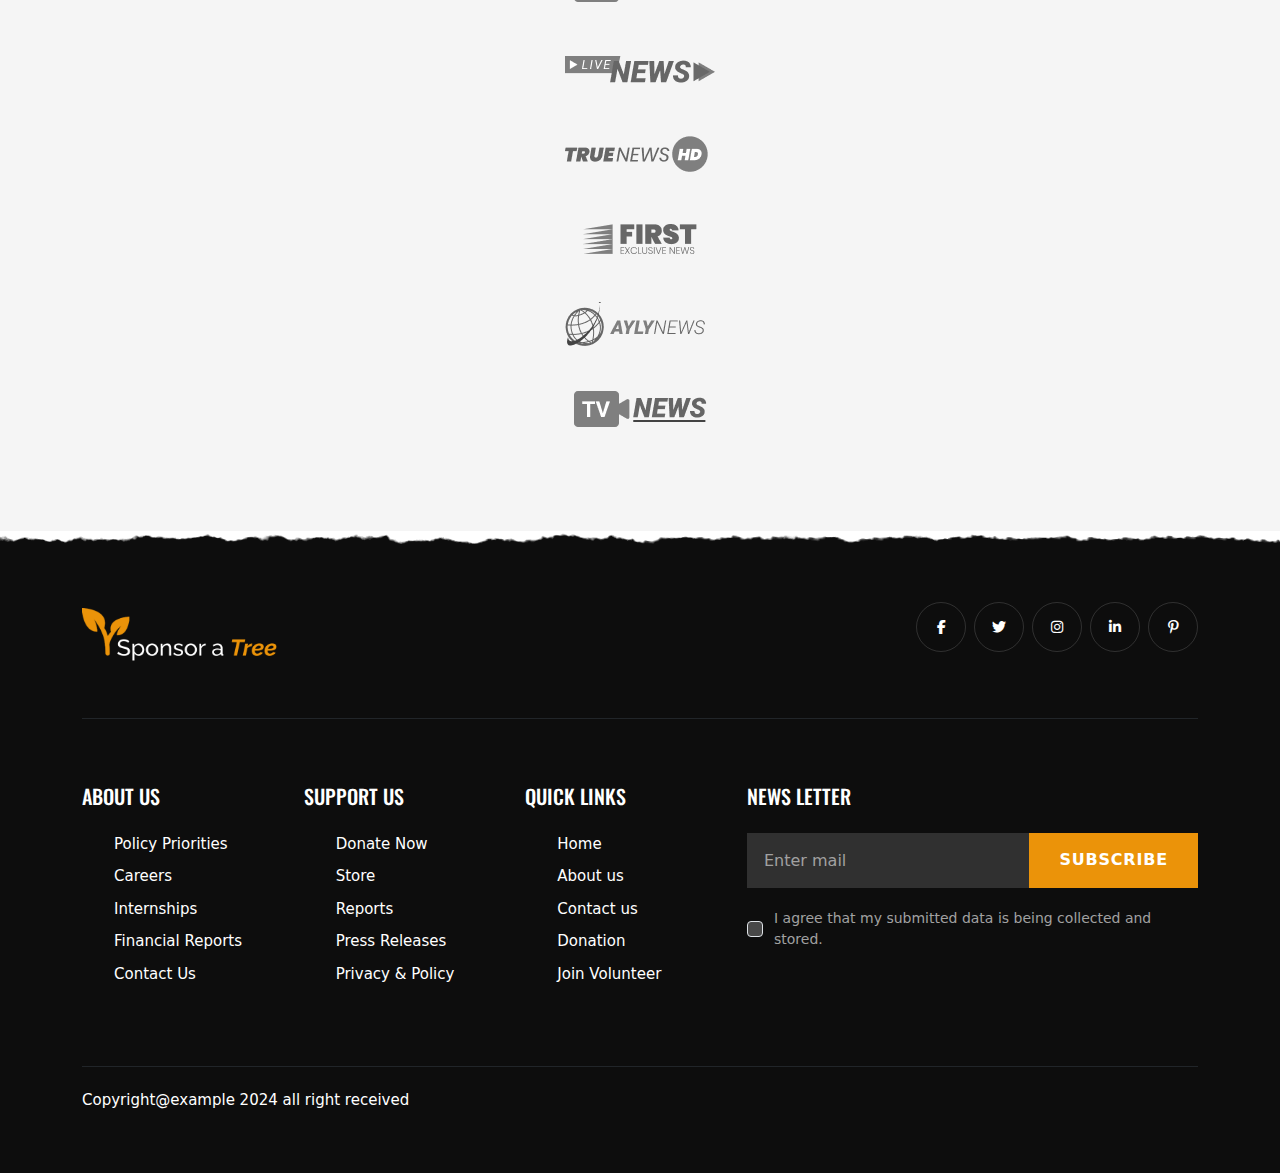
==== commit 9839b978: "initial commit" ====
--- a/index.html
+++ b/index.html
@@ -17,68 +17,85 @@
 <body style="background-color: whitesmoke;">
 <!-- Header -->
 <header class="header-custom border-0 sticky-top">
-    <div class="container">
-        <div class="row align-items-center justify-content-between">
+    <nav class="navbar navbar-expand-lg">
+        <div class="container d-flex justify-content-between align-items-center">
             <!-- Logo Section -->
-            <div class="col-auto pb-3">
-                <a href="/home" class="header-logo">
-                    <img src="assets/images/logos/logo.png" alt="Sponsor a Tree" class="header__logo__image" width="200" />
-                    
-                </a>
-            </div>
-
-            <!-- Navigation Menu -->
-            <div class="col-auto d-none d-lg-flex">
-                <nav class="main-nav mainMenu">
-                    <ul class="nav-list">
-                        <li><a href="index.html" class="nav-link">Home</a></li>
-                        <li><a href="about-us.html" class="nav-link">About</a></li>
-                        <li><a href="stories.html" class="nav-link">Stories</a></li>
-                        <li><a href="/adopt" class="nav-link">Adopt a Tree</a></li>
-                        <li><a href="/contact" class="nav-link">Contact Us</a></li>
+            <a class="navbar-brand" href="/home">
+                <img src="assets/images/logos/logo.png" alt="Sponsor a Tree" class="header__logo__image" width="200" />
+            </a>
+
+            <!-- Toggler Button -->
+            <button class="navbar-toggler border-0" type="button" data-bs-toggle="collapse" data-bs-target="#navbarNav" aria-controls="navbarNav" aria-expanded="false" aria-label="Toggle navigation">
+                <span class="navbar-toggler-icon"></span>
+            </button>
+
+            <!-- Collapsible Navbar -->
+            <div class="collapse navbar-collapse mainMenu" id="navbarNav">
+                <ul class="main-nav navbar-nav mx-auto  pt-3">
+                    <li class="nav-item pe-3">
+                        <a href="index.html" class="nav-link">Home</a>
+                    </li>
+                    <li class="nav-item pe-3">
+                        <a href="about-us.html" class="nav-link">About</a>
+                    </li>
+                    <li class="nav-item pe-3">
+                        <a href="stories.html" class="nav-link">Stories</a>
+                    </li>
+                    <li class="nav-item pe-3">
+                        <a href="adopt.html" class="nav-link">Adopt a Tree</a>
+                    </li>
+                    <li class="nav-item pe-3">
+                        <a href="/contact" class="nav-link">Contact Us</a>
+                    </li>
+                </ul>
+
+                <!-- Action Buttons -->
+                <div class="d-flex align-items-center header__actions">
+                    <ul class="d-flex align-items-center list-unstyled mb-0">
+                        <!-- Cart Icon -->
+                        <li class="me-2">
+                            <a href="/cart" class="d-flex align-items-center">
+                                <svg width="25" height="20" viewBox="0 0 25 20" fill="none" xmlns="http://www.w3.org/2000/svg">
+                                    <!-- SVG Path -->
+                                    <path d="M24.2344 7H20.9258L14.9102 0.382812C14.6523 0.0820312 14.2227 0.0820312 13.9648 0.339844C13.6641 0.597656 13.6641 1.02734 13.9219 1.28516L19.0781 7H5.62891L10.7852 1.28516C11.043 1.02734 11.043 0.597656 10.7422 0.339844C10.4844 0.0820312 10.0547 0.0820312 9.79688 0.382812L3.78125 7H0.515625C0.214844 7 0 7.25781 0 7.51562V7.85938C0 8.16016 0.214844 8.375 0.515625 8.375H1.20312L2.49219 17.6133C2.62109 18.6445 3.48047 19.375 4.51172 19.375H20.1953C21.2266 19.375 22.0859 18.6445 22.2148 17.6133L23.5039 8.375H24.2344C24.4922 8.375 24.75 8.16016 24.75 7.85938V7.51562C24.75 7.25781 24.4922 7 24.2344 7ZM20.8828 17.4414C20.7969 17.7852 20.5391 18 20.1953 18H4.51172C4.16797 18 3.91016 17.7852 3.82422 17.4414L2.57812 8.375H22.1289L20.8828 17.4414ZM13.0625 10.7812C13.0625 10.4375 12.7188 10.0938 12.375 10.0938C11.9883 10.0938 11.6875 10.4375 11.6875 10.7812V15.5938C11.6875 15.9805 11.9883 16.2812 12.375 16.2812C12.7188 16.2812 13.0625 15.9805 13.0625 15.5938V10.7812ZM17.875 10.7812C17.875 10.4375 17.5312 10.0938 17.1875 10.0938C16.8008 10.0938 16.5 10.4375 16.5 10.7812V15.5938C16.5 15.9805 16.8008 16.2812 17.1875 16.2812C17.5312 16.2812 17.875 15.9805 17.875 15.5938V10.7812ZM8.25 10.7812C8.25 10.4375 7.90625 10.0938 7.5625 10.0938C7.17578 10.0938 6.875 10.4375 6.875 10.7812V15.5938C6.875 15.9805 7.17578 16.2812 7.5625 16.2812C7.90625 16.2812 8.25 15.9805 8.25 15.5938V10.7812Z" fill="#7FB432" />
+                                </svg>
+                                <span class="cart-count text-warning ms-1">0</span>
+                            </a>
+                        </li>
+
+                        <!-- Search Icon -->
+                        <li class="me-5">
+                            <a href="/search">
+                                <svg width="23" height="23" viewBox="0 0 23 23" fill="none" xmlns="http://www.w3.org/2000/svg">
+                                    <!-- SVG Path -->
+                                    <path d="M21.8281 21.4609L16.2852 15.918C16.1992 15.832 16.0703 15.7891 15.9414 15.7891H15.4688C16.9727 14.1562 17.875 12.0508 17.875 9.6875C17.875 4.78906 13.8359 0.75 8.9375 0.75C3.99609 0.75 0 4.78906 0 9.6875C0 14.6289 3.99609 18.625 8.9375 18.625C11.2578 18.625 13.4062 17.7227 14.9961 16.2617V16.6914C14.9961 16.8633 15.0391 16.9922 15.125 17.0781L20.668 22.6211C20.8828 22.8359 21.1836 22.8359 21.3984 22.6211L21.8281 22.1914C22.043 21.9766 22.043 21.6758 21.8281 21.4609ZM8.9375 17.25C4.72656 17.25 1.375 13.8984 1.375 9.6875C1.375 5.51953 4.72656 2.125 8.9375 2.125C13.1055 2.125 16.5 5.51953 16.5 9.6875C16.5 13.8984 13.1055 17.25 8.9375 17.25Z" fill="#7FB432" />
+                                </svg>
+                            </a>
+                        </li>
                     </ul>
-                </nav>
-            </div>
-
-            <!-- Action Buttons -->
-              <div class="col-auto d-flex align-items-center">
-                <div class="header__actions me-3 pt-3">
-                  <ul>
-                      <li>
-                          <a href="/cart">
-                              <span>0</span> <!-- Replace with actual cart length -->
-                              <svg width="25" height="20" viewBox="0 0 25 20" fill="none" xmlns="http://www.w3.org/2000/svg">
-                                  <path d="M24.2344 7H20.9258L14.9102 0.382812C14.6523 0.0820312 14.2227 0.0820312 13.9648 0.339844C13.6641 0.597656 13.6641 1.02734 13.9219 1.28516L19.0781 7H5.62891L10.7852 1.28516C11.043 1.02734 11.043 0.597656 10.7422 0.339844C10.4844 0.0820312 10.0547 0.0820312 9.79688 0.382812L3.78125 7H0.515625C0.214844 7 0 7.25781 0 7.51562V7.85938C0 8.16016 0.214844 8.375 0.515625 8.375H1.20312L2.49219 17.6133C2.62109 18.6445 3.48047 19.375 4.51172 19.375H20.1953C21.2266 19.375 22.0859 18.6445 22.2148 17.6133L23.5039 8.375H24.2344C24.4922 8.375 24.75 8.16016 24.75 7.85938V7.51562C24.75 7.25781 24.4922 7 24.2344 7ZM20.8828 17.4414C20.7969 17.7852 20.5391 18 20.1953 18H4.51172C4.16797 18 3.91016 17.7852 3.82422 17.4414L2.57812 8.375H22.1289L20.8828 17.4414ZM13.0625 10.7812C13.0625 10.4375 12.7188 10.0938 12.375 10.0938C11.9883 10.0938 11.6875 10.4375 11.6875 10.7812V15.5938C11.6875 15.9805 11.9883 16.2812 12.375 16.2812C12.7188 16.2812 13.0625 15.9805 13.0625 15.5938V10.7812ZM17.875 10.7812C17.875 10.4375 17.5312 10.0938 17.1875 10.0938C16.8008 10.0938 16.5 10.4375 16.5 10.7812V15.5938C16.5 15.9805 16.8008 16.2812 17.1875 16.2812C17.5312 16.2812 17.875 15.9805 17.875 15.5938V10.7812ZM8.25 10.7812C8.25 10.4375 7.90625 10.0938 7.5625 10.0938C7.17578 10.0938 6.875 10.4375 6.875 10.7812V15.5938C6.875 15.9805 7.17578 16.2812 7.5625 16.2812C7.90625 16.2812 8.25 15.9805 8.25 15.5938V10.7812Z" fill="#7FB432" />
-                              </svg>
-                          </a>
-                      </li>
-                      <li>
-                          <span>
-                              <svg width="23" height="23" viewBox="0 0 23 23" fill="none" xmlns="http://www.w3.org/2000/svg">
-                                  <path d="M21.8281 21.4609L16.2852 15.918C16.1992 15.832 16.0703 15.7891 15.9414 15.7891H15.4688C16.9727 14.1562 17.875 12.0508 17.875 9.6875C17.875 4.78906 13.8359 0.75 8.9375 0.75C3.99609 0.75 0 4.78906 0 9.6875C0 14.6289 3.99609 18.625 8.9375 18.625C11.2578 18.625 13.4062 17.7227 14.9961 16.2617V16.6914C14.9961 16.8633 15.0391 16.9922 15.125 17.0781L20.668 22.6211C20.8828 22.8359 21.1836 22.8359 21.3984 22.6211L21.8281 22.1914C22.043 21.9766 22.043 21.6758 21.8281 21.4609ZM8.9375 17.25C4.72656 17.25 1.375 13.8984 1.375 9.6875C1.375 5.51953 4.72656 2.125 8.9375 2.125C13.1055 2.125 16.5 5.51953 16.5 9.6875C16.5 13.8984 13.1055 17.25 8.9375 17.25Z" fill="#7FB432" />
-                              </svg>
-                          </span>
-                      </li>
-                  </ul>
-              </div>
-                <div class="header__button">
-                  <a href="/donation-listing" class="btn btn--styleOne btn--secondary it-btn">
-                      <span class="btn__text">donate now</span>
-                      <i class="fa-solid fa-heart btn__icon" style="color:white !important"></i>
-                      <span class="it-btn__inner">
-                          <span class="it-btn__blobs">
-                              <span class="it-btn__blob"></span>
-                              <span class="it-btn__blob"></span>
-                              <span class="it-btn__blob"></span>
-                              <span class="it-btn__blob"></span>
-                          </span>
-                      </span>
-                  </a>
-              </div>
-            </div>
-        </div>
-    </div>
+
+                    <!-- Donate Button -->
+                    <div class="header__button">
+                        <a href="/donation-listing" class="btn btn--styleOne btn--secondary it-btn">
+                            <span class="btn__text">donate now</span>
+                            <i class="fa-solid fa-heart btn__icon" style="color:white !important"></i>
+                            <span class="it-btn__inner">
+                                <span class="it-btn__blobs">
+                                    <span class="it-btn__blob"></span>
+                                    <span class="it-btn__blob"></span>
+                                    <span class="it-btn__blob"></span>
+                                    <span class="it-btn__blob"></span>
+                                </span>
+                            </span>
+                        </a>
+                    </div>
+                </div>
+            </div>
+        </div>
+    </nav>
 </header>
+
+
 <!-- Hero Section -->
 <section class="hero hero--style1 overflow-hidden">
     <img src="assets/images/shapes/shapes1.svg" alt="Gainioz" class="hero__shape" />
--- a/assets/css/style.css
+++ b/assets/css/style.css
@@ -2057,7 +2057,7 @@
 
 .mainMenu>ul {
   display: flex;
-  gap: 35px;
+ 
 }
 
 @media (max-width: 1199px) {
@@ -2087,9 +2087,9 @@
 /* 3.1 Navigation */
 
 .mainMenu>ul>li>a {
-  font-size: 15px;
-  font-weight: 600;
-  color: #000;
+  font-size: 15px !important;
+  font-weight: 600 !important;
+  color: #000 !important;
 
   position: relative;
 }
@@ -2596,6 +2596,7 @@
   top: 0;
 }
 
+
 .header.sticky-on.sticky {
   position: fixed;
   top: 0;
